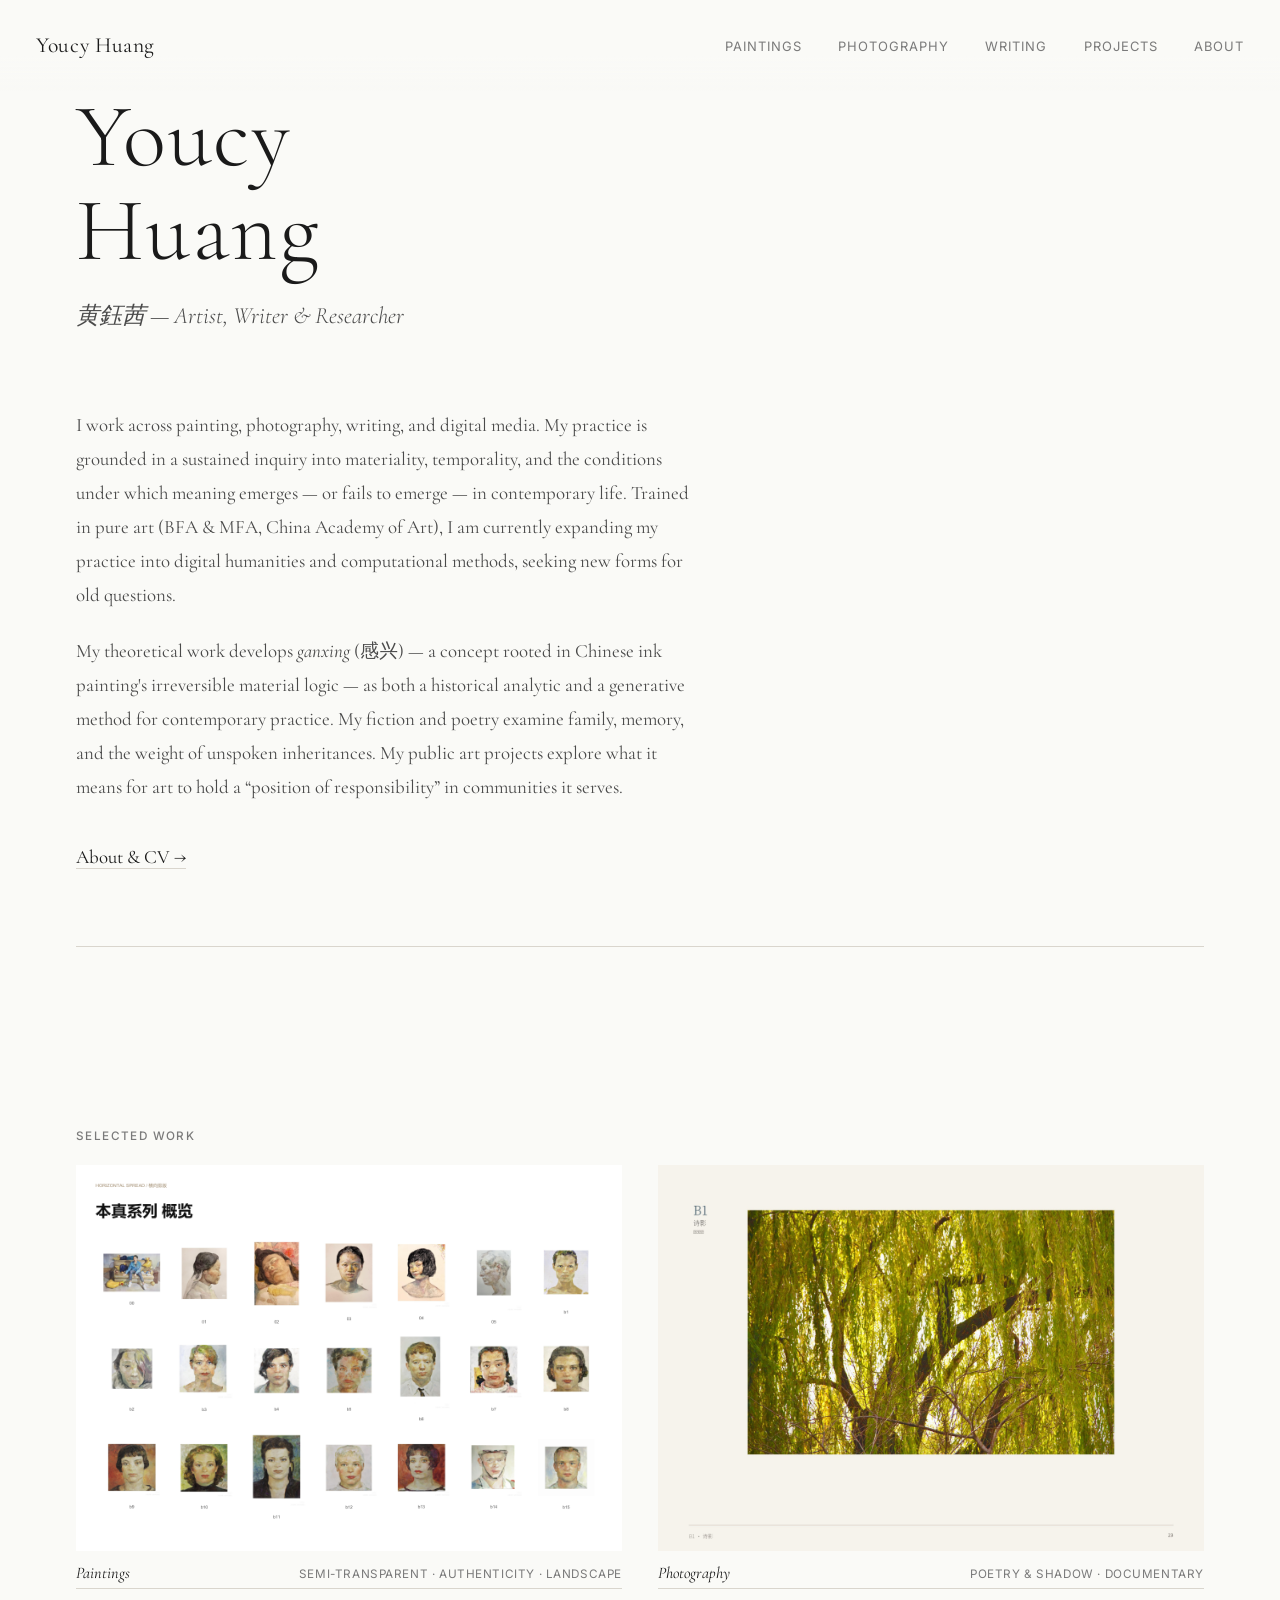
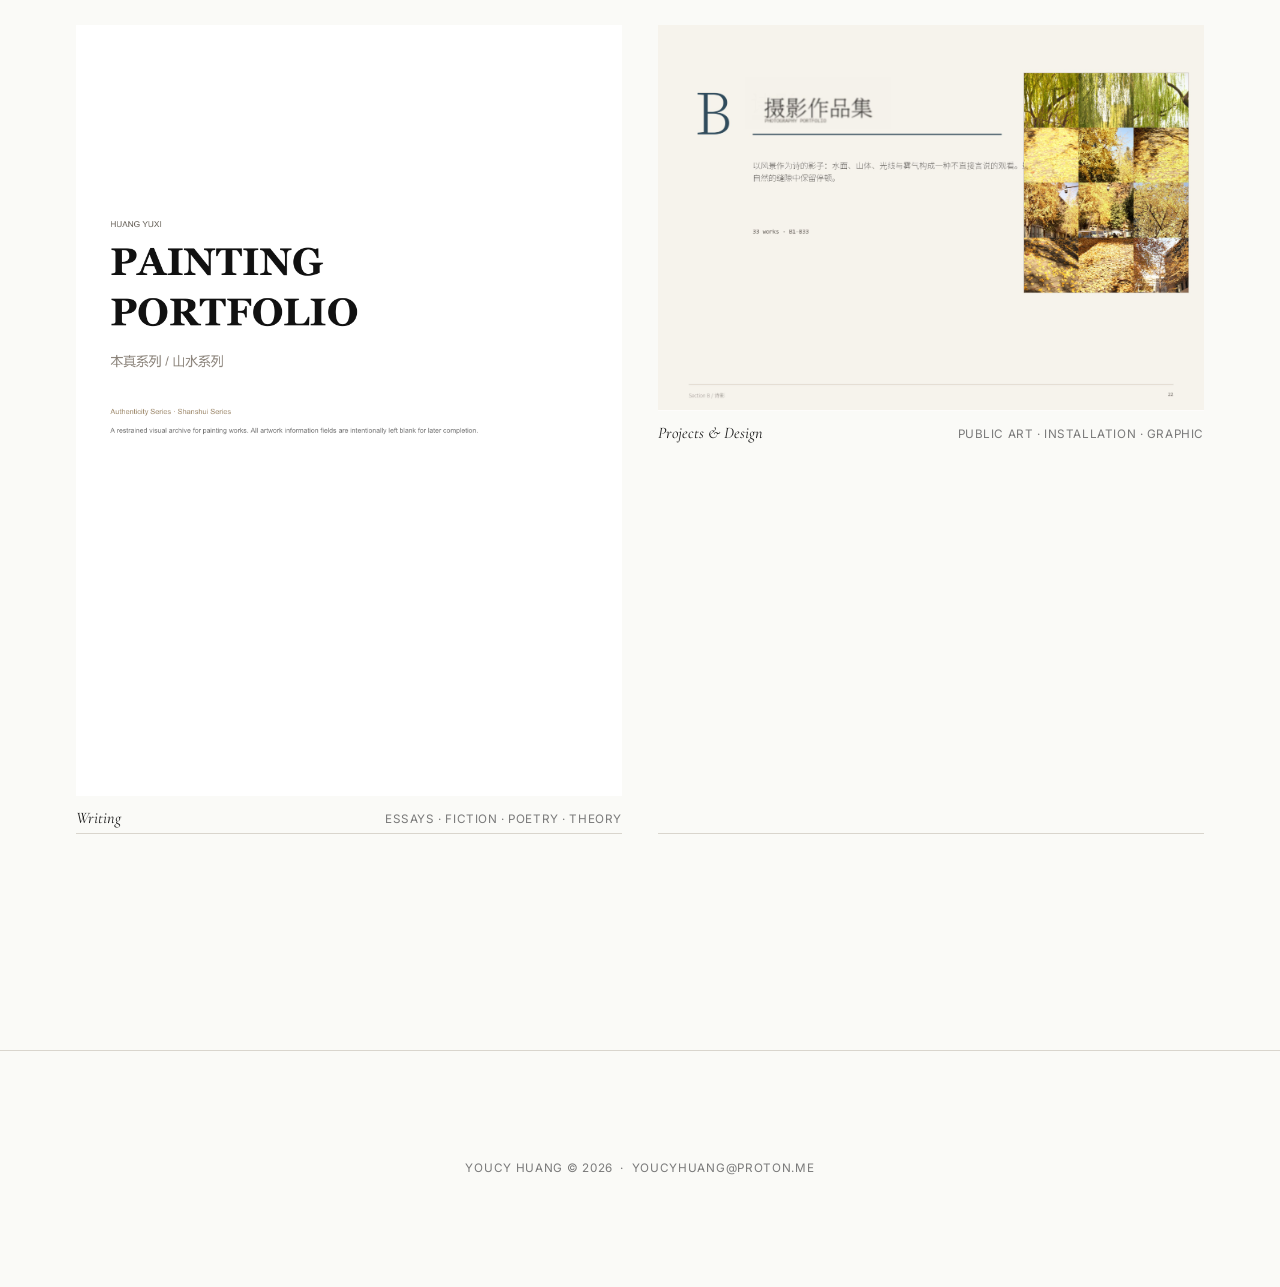
==== index.html @ d2e5f7a2 "Initial portfolio site — Cézanne catalog style - Clean HTML/CSS with pure static hosting for GitHub " ====
<!DOCTYPE html>
<html lang="en">
<head>
  <meta charset="UTF-8">
  <meta name="viewport" content="width=device-width, initial-scale=1.0">
  <title>Youcy Huang — Artist & Writer</title>
  <meta name="description" content="Youcy Huang (黄鈺茜) — artist, writer, and researcher working at the intersection of painting, digital humanities, and contemporary art theory.">
  <link rel="stylesheet" href="assets/css/style.css">
  <link rel="icon" type="image/svg+xml" href="data:image/svg+xml,<svg xmlns='http://www.w3.org/2000/svg' viewBox='0 0 100 100'><text y='.9em' font-size='90'>山</text></svg>">
</head>
<body>

  <!-- Navigation -->
  <nav class="nav">
    <a href="index.html" class="nav-logo">Youcy Huang</a>
    <button class="nav-mobile-toggle" aria-label="Menu" onclick="document.querySelector('.nav-links').classList.toggle('active')">
      <svg width="20" height="14" viewBox="0 0 20 14" fill="none" stroke="currentColor" stroke-width="1.5">
        <line x1="0" y1="1" x2="20" y2="1"/><line x1="0" y1="7" x2="20" y2="7"/><line x1="0" y1="13" x2="20" y2="13"/>
      </svg>
    </button>
    <ul class="nav-links">
      <li><a href="paintings.html">Paintings</a></li>
      <li><a href="photography.html">Photography</a></li>
      <li><a href="writing.html">Writing</a></li>
      <li><a href="projects.html">Projects</a></li>
      <li><a href="about.html">About</a></li>
    </ul>
  </nav>

  <!-- Hero -->
  <main class="page">
    <section class="hero">
      <h1 class="hero-title">Youcy<br>Huang</h1>
      <p class="hero-subtitle">黄鈺茜 — Artist, Writer &amp; Researcher</p>
      <div class="hero-statement">
        <p>
          I work across painting, photography, writing, and digital media. My practice is grounded in a sustained inquiry into materiality, temporality, and the conditions under which meaning emerges — or fails to emerge — in contemporary life. Trained in pure art (BFA &amp; MFA, China Academy of Art), I am currently expanding my practice into digital humanities and computational methods, seeking new forms for old questions.
        </p>
        <p>
          My theoretical work develops <em>ganxing</em> (感兴) — a concept rooted in Chinese ink painting's irreversible material logic — as both a historical analytic and a generative method for contemporary practice. My fiction and poetry examine family, memory, and the weight of unspoken inheritances. My public art projects explore what it means for art to hold a &ldquo;position of responsibility&rdquo; in communities it serves.
        </p>
        <p style="margin-top: var(--gap-md);">
          <a href="about.html">About &amp; CV →</a>
        </p>
      </div>
    </section>

    <!-- Index Grid -->
    <div class="section-rule"></div>

    <section class="section">
      <p class="section-label">Selected Work</p>
      <div class="gallery-grid wide" style="margin-top: var(--gap-sm);">
        <a href="paintings.html" class="gallery-item">
          <img src="assets/images/paintings/paint_01.png" alt="Semi-transparent mountain series" loading="lazy">
          <div class="gallery-caption">
            <span class="title">Paintings</span>
            <span class="meta">Semi-transparent · Authenticity · Landscape</span>
          </div>
        </a>
        <a href="photography.html" class="gallery-item">
          <img src="assets/images/photography/photo_01.png" alt="Poetry and shadow photography" loading="lazy">
          <div class="gallery-caption">
            <span class="title">Photography</span>
            <span class="meta">Poetry &amp; Shadow · Documentary</span>
          </div>
        </a>
        <a href="writing.html" class="gallery-item">
          <img src="assets/images/paintings/paint_00.png" alt="Writing and essays" loading="lazy">
          <div class="gallery-caption">
            <span class="title">Writing</span>
            <span class="meta">Essays · Fiction · Poetry · Theory</span>
          </div>
        </a>
        <a href="projects.html" class="gallery-item">
          <img src="assets/images/photography/photo_00.png" alt="Public art and design projects" loading="lazy">
          <div class="gallery-caption">
            <span class="title">Projects &amp; Design</span>
            <span class="meta">Public Art · Installation · Graphic</span>
          </div>
        </a>
      </div>
    </section>
  </main>

  <!-- Footer -->
  <footer class="footer">
    <p>Youcy Huang &copy; 2026 &nbsp;·&nbsp; youcyhuang@proton.me</p>
  </footer>

  <script src="assets/js/main.js"></script>
</body>
</html>
---- assets/css/style.css ----
/* ========================================
   Youcy Huang — Portfolio
   Cézanne Catalog Style
   ======================================== */

/* --- Fonts --- */
@import url('https://fonts.googleapis.com/css2?family=Cormorant+Garamond:ital,wght@0,300;0,400;0,500;0,600;1,300;1,400&family=Inter:wght@300;400;500&display=swap');

/* --- Reset & Base --- */
*, *::before, *::after { box-sizing: border-box; margin: 0; padding: 0; }

:root {
  --cream: #fafaf7;
  --warm-white: #f5f3ee;
  --paper: #f0ede5;
  --ink: #1a1a1a;
  --ink-light: #4a4a4a;
  --ink-muted: #7a7a7a;
  --rule: #d9d5cd;
  --serif: 'Cormorant Garamond', 'Garamond', 'Georgia', serif;
  --sans: 'Inter', 'Helvetica Neue', 'Arial', sans-serif;
  --gap-xs: 0.5rem;
  --gap-sm: 1rem;
  --gap-md: 2rem;
  --gap-lg: 4rem;
  --gap-xl: 6rem;
  --max-width: 1200px;
  --page-padding: 2rem;
}

html {
  font-size: 18px;
  scroll-behavior: smooth;
  -webkit-font-smoothing: antialiased;
  -moz-osx-font-smoothing: grayscale;
}

body {
  font-family: var(--serif);
  background: var(--cream);
  color: var(--ink);
  line-height: 1.7;
  min-height: 100vh;
}

/* --- Typography --- */
h1, h2, h3, h4, h5 {
  font-family: var(--serif);
  font-weight: 400;
  line-height: 1.2;
  letter-spacing: 0.01em;
}

h1 { font-size: clamp(2.5rem, 5vw, 4.5rem); font-weight: 300; }
h2 { font-size: clamp(1.6rem, 3vw, 2.2rem); font-weight: 400; }
h3 { font-size: 1.1rem; font-weight: 500; }
h4 { font-size: 0.95rem; font-weight: 500; text-transform: uppercase; letter-spacing: 0.08em; color: var(--ink-muted); }

p { margin-bottom: 1.2rem; }
p:last-child { margin-bottom: 0; }

a {
  color: var(--ink);
  text-decoration: none;
  border-bottom: 1px solid var(--rule);
  transition: border-color 0.3s, color 0.3s;
}
a:hover { border-bottom-color: var(--ink); }

small, .caption {
  font-family: var(--sans);
  font-size: 0.72rem;
  font-weight: 300;
  color: var(--ink-muted);
  letter-spacing: 0.03em;
}

blockquote {
  margin: var(--gap-md) 0;
  padding-left: var(--gap-md);
  border-left: 1px solid var(--rule);
  font-style: italic;
  color: var(--ink-light);
}

/* --- Navigation --- */
.nav {
  position: fixed;
  top: 0;
  left: 0;
  right: 0;
  z-index: 100;
  padding: 1.5rem var(--page-padding);
  background: linear-gradient(to bottom, var(--cream) 60%, transparent);
  display: flex;
  justify-content: space-between;
  align-items: center;
}

.nav-logo {
  font-family: var(--serif);
  font-size: 1.2rem;
  font-weight: 400;
  letter-spacing: 0.03em;
  border: none;
}
.nav-logo:hover { border: none; opacity: 0.7; }

.nav-links {
  display: flex;
  gap: var(--gap-md);
  list-style: none;
}

.nav-links a {
  font-family: var(--sans);
  font-size: 0.72rem;
  font-weight: 400;
  letter-spacing: 0.08em;
  text-transform: uppercase;
  border: none;
  color: var(--ink-muted);
  transition: color 0.3s;
}
.nav-links a:hover { color: var(--ink); border: none; }

.nav-mobile-toggle {
  display: none;
  background: none;
  border: none;
  cursor: pointer;
  padding: 0.5rem;
}

/* --- Layout --- */
.page {
  padding: 0 var(--page-padding);
  max-width: var(--max-width);
  margin: 0 auto;
}

.section {
  padding: var(--gap-xl) 0;
}

.section-label {
  font-family: var(--sans);
  font-size: 0.65rem;
  font-weight: 500;
  letter-spacing: 0.12em;
  text-transform: uppercase;
  color: var(--ink-muted);
  margin-bottom: var(--gap-sm);
}

.section-rule {
  width: 100%;
  height: 1px;
  background: var(--rule);
  margin: var(--gap-lg) 0;
}

/* --- Home / Hero --- */
.hero {
  min-height: 90vh;
  display: flex;
  flex-direction: column;
  justify-content: center;
  padding-top: 5rem;
}

.hero-title {
  font-size: clamp(3rem, 7vw, 6rem);
  font-weight: 300;
  letter-spacing: 0.02em;
  line-height: 1.05;
  margin-bottom: var(--gap-sm);
}

.hero-subtitle {
  font-family: var(--serif);
  font-size: clamp(1rem, 2vw, 1.3rem);
  font-style: italic;
  font-weight: 300;
  color: var(--ink-light);
  margin-bottom: var(--gap-lg);
}

.hero-statement {
  max-width: 620px;
  font-size: 1.05rem;
  line-height: 1.8;
  color: var(--ink-light);
}

/* --- Gallery Grid --- */
.gallery-grid {
  display: grid;
  grid-template-columns: repeat(auto-fill, minmax(280px, 1fr));
  gap: var(--gap-md);
}

.gallery-grid.wide {
  grid-template-columns: repeat(auto-fill, minmax(380px, 1fr));
}

.gallery-item {
  cursor: pointer;
  transition: opacity 0.3s;
}
.gallery-item:hover { opacity: 0.85; }

.gallery-item img {
  width: 100%;
  height: auto;
  display: block;
  background: var(--paper);
}

.gallery-caption {
  margin-top: var(--gap-xs);
  display: flex;
  justify-content: space-between;
  align-items: baseline;
}

.gallery-caption .title {
  font-family: var(--serif);
  font-style: italic;
  font-size: 0.9rem;
}

.gallery-caption .meta {
  font-family: var(--sans);
  font-size: 0.65rem;
  letter-spacing: 0.05em;
  color: var(--ink-muted);
  text-transform: uppercase;
}

/* --- Featured Image (full-bleed) --- */
.featured-image {
  width: 100%;
  margin: var(--gap-lg) 0;
}

.featured-image img {
  width: 100%;
  height: auto;
  display: block;
}

.featured-image .caption {
  margin-top: var(--gap-xs);
  text-align: right;
}

/* --- Writing / Text Layout --- */
.text-block {
  max-width: 640px;
  margin: 0 auto;
}

.text-block h2 {
  margin-bottom: var(--gap-sm);
}

.text-block .meta {
  font-family: var(--sans);
  font-size: 0.65rem;
  letter-spacing: 0.08em;
  color: var(--ink-muted);
  text-transform: uppercase;
  margin-bottom: var(--gap-md);
}

.writing-list {
  list-style: none;
}

.writing-list li {
  padding: var(--gap-sm) 0;
  border-bottom: 1px solid var(--rule);
}

.writing-list a {
  display: flex;
  justify-content: space-between;
  align-items: baseline;
  border: none;
  padding: var(--gap-xs) 0;
}
.writing-list a:hover { opacity: 0.6; border: none; }

.writing-list .title {
  font-family: var(--serif);
  font-size: 1.1rem;
  font-style: italic;
}

.writing-list .meta {
  font-family: var(--sans);
  font-size: 0.65rem;
  letter-spacing: 0.06em;
  color: var(--ink-muted);
  text-transform: uppercase;
  flex-shrink: 0;
  margin-left: var(--gap-md);
  margin-bottom: 0;
}

/* --- Project Cards --- */
.project-card {
  display: grid;
  grid-template-columns: 1fr 1fr;
  gap: var(--gap-lg);
  align-items: center;
  padding: var(--gap-md) 0;
  border-bottom: 1px solid var(--rule);
}

.project-card img {
  width: 100%;
  height: auto;
  display: block;
}

.project-card h3 {
  margin-bottom: var(--gap-xs);
}

.project-card p {
  font-size: 0.95rem;
  color: var(--ink-light);
}

/* --- About --- */
.about-grid {
  display: grid;
  grid-template-columns: 1fr 1fr;
  gap: var(--gap-xl);
  align-items: start;
}

.about-image img {
  width: 100%;
  height: auto;
  display: block;
}

.about-text p {
  font-size: 1rem;
  line-height: 1.9;
}

.cv-section {
  margin-top: var(--gap-md);
}

.cv-section h4 {
  margin-bottom: var(--gap-xs);
  margin-top: var(--gap-md);
}

.cv-entry {
  margin-bottom: var(--gap-sm);
}

.cv-entry .date {
  font-family: var(--sans);
  font-size: 0.65rem;
  letter-spacing: 0.06em;
  color: var(--ink-muted);
  text-transform: uppercase;
}

.cv-entry .desc {
  font-size: 0.95rem;
}

/* --- Footer --- */
.footer {
  padding: var(--gap-xl) var(--page-padding);
  text-align: center;
  border-top: 1px solid var(--rule);
  margin-top: var(--gap-xl);
}

.footer p {
  font-family: var(--sans);
  font-size: 0.65rem;
  color: var(--ink-muted);
  letter-spacing: 0.06em;
  text-transform: uppercase;
  margin: 0;
}

/* --- Lightbox --- */
.lightbox {
  display: none;
  position: fixed;
  inset: 0;
  z-index: 200;
  background: rgba(245, 243, 238, 0.97);
  cursor: pointer;
  align-items: center;
  justify-content: center;
}

.lightbox.active {
  display: flex;
}

.lightbox img {
  max-width: 90vw;
  max-height: 90vh;
  object-fit: contain;
  box-shadow: 0 4px 40px rgba(0,0,0,0.08);
}

.lightbox-close {
  position: absolute;
  top: 1.5rem;
  right: 1.5rem;
  font-family: var(--sans);
  font-size: 0.72rem;
  letter-spacing: 0.08em;
  text-transform: uppercase;
  color: var(--ink-muted);
  background: none;
  border: none;
  cursor: pointer;
  padding: 0.5rem;
}
.lightbox-close:hover { color: var(--ink); }

.lightbox-caption {
  position: absolute;
  bottom: 2rem;
  left: 50%;
  transform: translateX(-50%);
  text-align: center;
}

/* --- Responsive --- */
@media (max-width: 768px) {
  :root {
    --page-padding: 1.2rem;
    --gap-lg: 2rem;
    --gap-xl: 3rem;
  }

  html { font-size: 16px; }

  .nav-mobile-toggle { display: block; }

  .nav-links {
    display: none;
    position: absolute;
    top: 100%;
    left: 0;
    right: 0;
    background: var(--cream);
    flex-direction: column;
    padding: var(--gap-sm) var(--page-padding);
    border-bottom: 1px solid var(--rule);
  }

  .nav-links.active { display: flex; }

  .project-card {
    grid-template-columns: 1fr;
    gap: var(--gap-sm);
  }

  .about-grid {
    grid-template-columns: 1fr;
    gap: var(--gap-md);
  }

  .gallery-grid.wide {
    grid-template-columns: 1fr;
  }

  .writing-list .meta {
    display: block;
    margin-left: 0;
    margin-top: 0.2rem;
  }
}
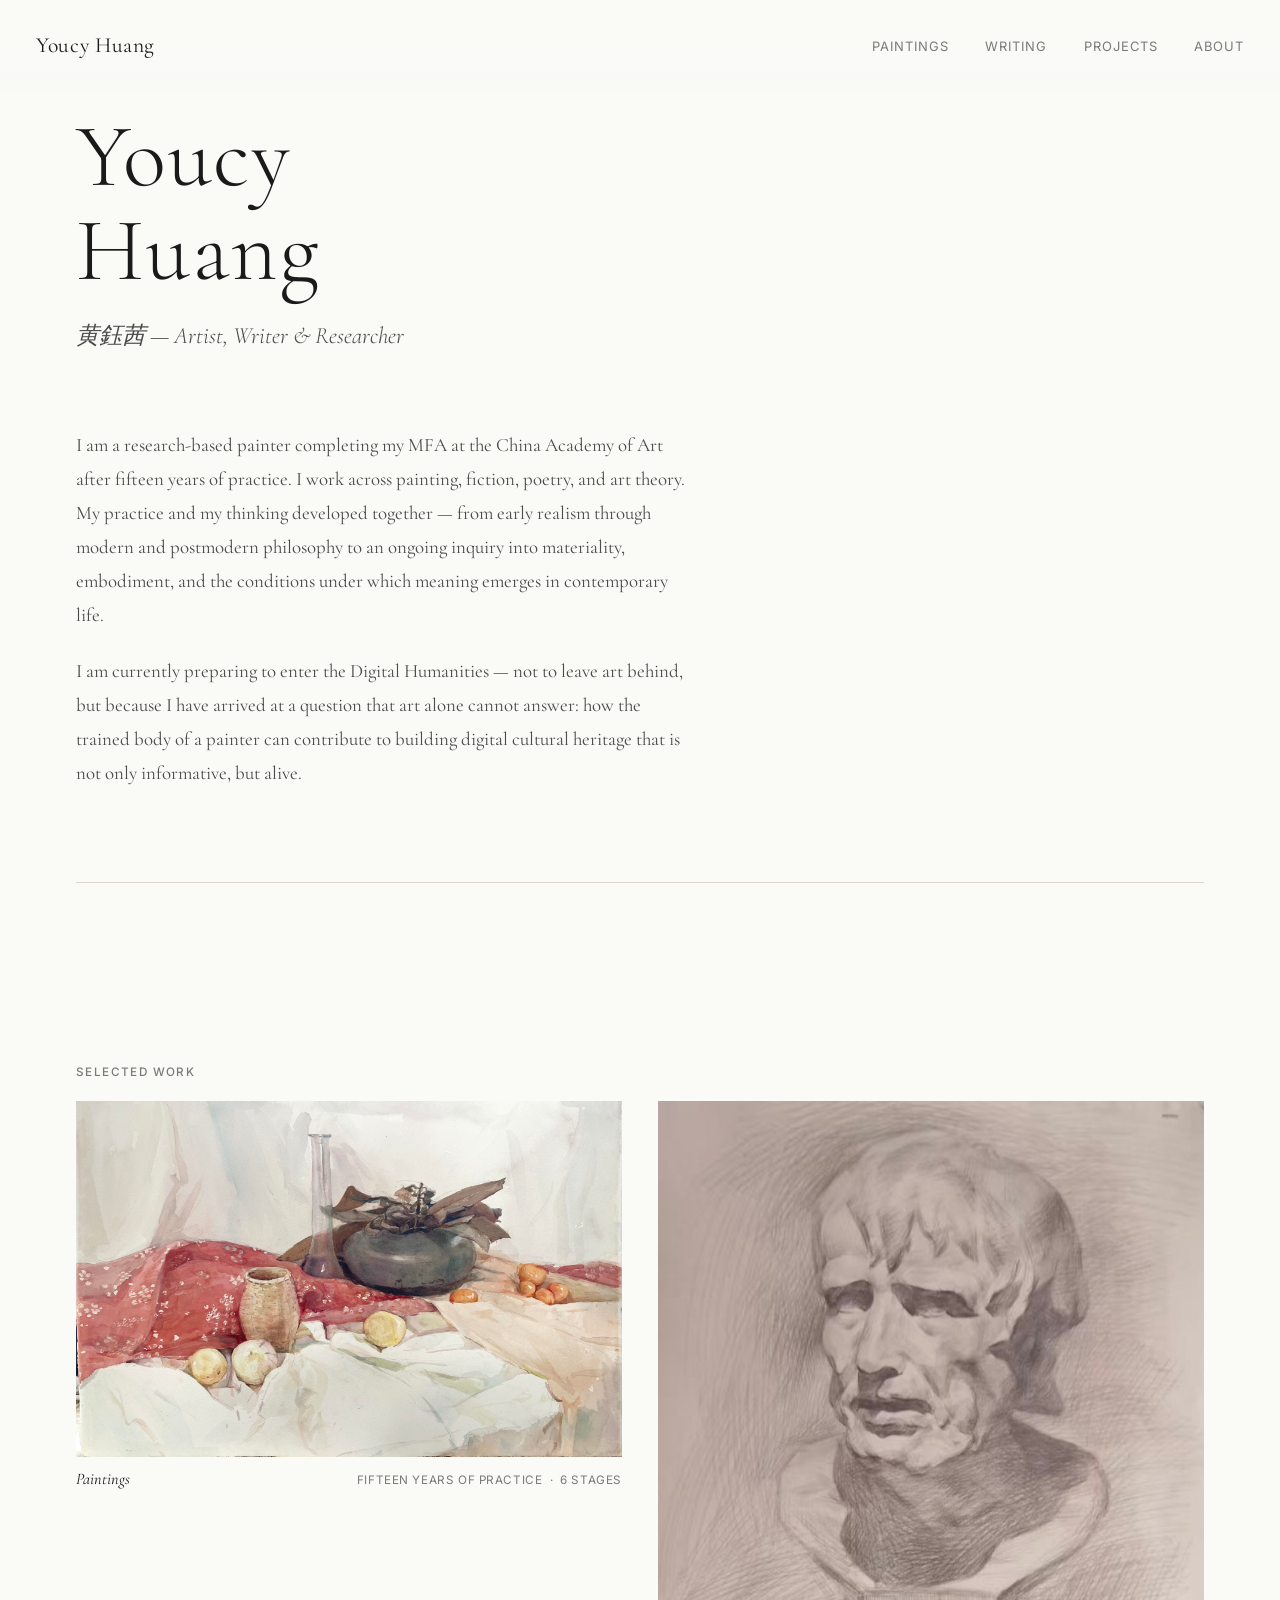
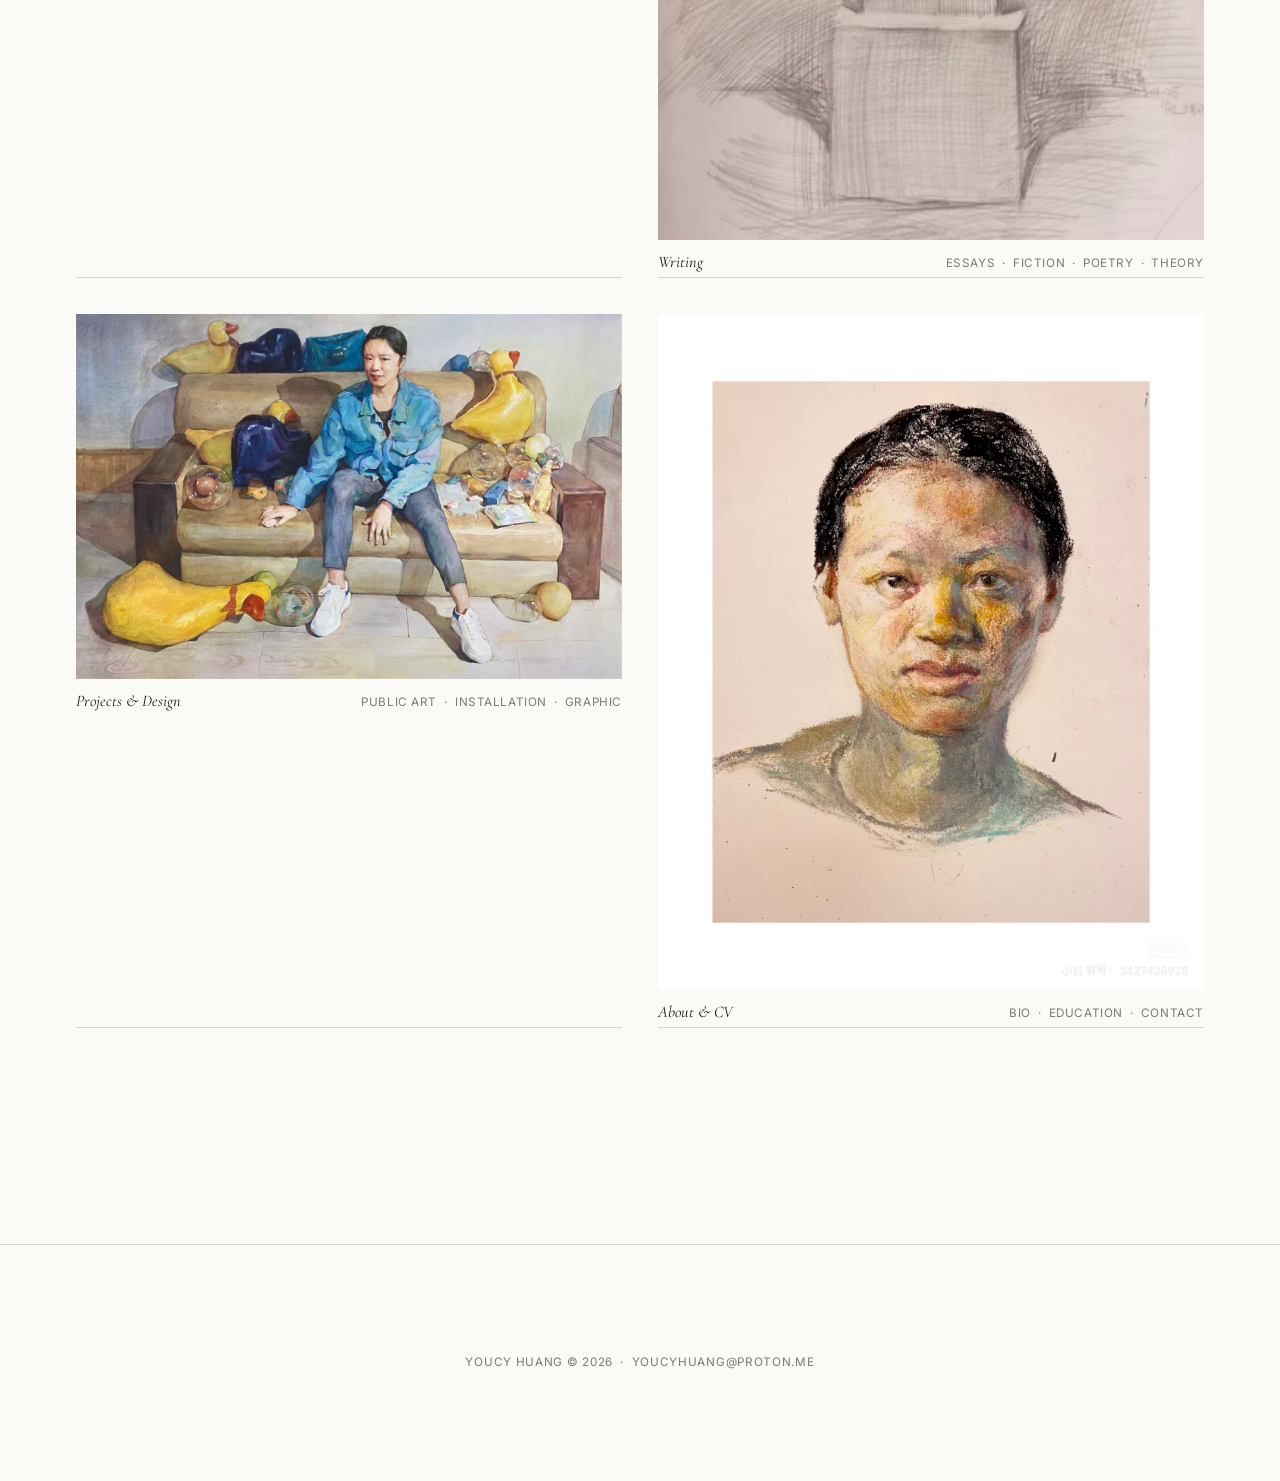
==== commit 4bbb2f94: "Rebuild with Application Motivation structure - Paintings reorganized as 6-stage chronological narra" ====
--- a/index.html
+++ b/index.html
@@ -10,7 +10,6 @@
 </head>
 <body>
 
-  <!-- Navigation -->
   <nav class="nav">
     <a href="index.html" class="nav-logo">Youcy Huang</a>
     <button class="nav-mobile-toggle" aria-label="Menu" onclick="document.querySelector('.nav-links').classList.toggle('active')">
@@ -20,70 +19,63 @@
     </button>
     <ul class="nav-links">
       <li><a href="paintings.html">Paintings</a></li>
-      <li><a href="photography.html">Photography</a></li>
       <li><a href="writing.html">Writing</a></li>
       <li><a href="projects.html">Projects</a></li>
       <li><a href="about.html">About</a></li>
     </ul>
   </nav>
 
-  <!-- Hero -->
   <main class="page">
     <section class="hero">
       <h1 class="hero-title">Youcy<br>Huang</h1>
-      <p class="hero-subtitle">黄鈺茜 — Artist, Writer &amp; Researcher</p>
+      <p class="hero-subtitle">黄鈺茜 &mdash; Artist, Writer &amp; Researcher</p>
       <div class="hero-statement">
         <p>
-          I work across painting, photography, writing, and digital media. My practice is grounded in a sustained inquiry into materiality, temporality, and the conditions under which meaning emerges — or fails to emerge — in contemporary life. Trained in pure art (BFA &amp; MFA, China Academy of Art), I am currently expanding my practice into digital humanities and computational methods, seeking new forms for old questions.
+          I am a research-based painter completing my MFA at the China Academy of Art after fifteen years of practice. I work across painting, fiction, poetry, and art theory. My practice and my thinking developed together — from early realism through modern and postmodern philosophy to an ongoing inquiry into materiality, embodiment, and the conditions under which meaning emerges in contemporary life.
         </p>
         <p>
-          My theoretical work develops <em>ganxing</em> (感兴) — a concept rooted in Chinese ink painting's irreversible material logic — as both a historical analytic and a generative method for contemporary practice. My fiction and poetry examine family, memory, and the weight of unspoken inheritances. My public art projects explore what it means for art to hold a &ldquo;position of responsibility&rdquo; in communities it serves.
-        </p>
-        <p style="margin-top: var(--gap-md);">
-          <a href="about.html">About &amp; CV →</a>
+          I am currently preparing to enter the Digital Humanities — not to leave art behind, but because I have arrived at a question that art alone cannot answer: how the trained body of a painter can contribute to building digital cultural heritage that is not only informative, but alive.
         </p>
       </div>
     </section>
 
-    <!-- Index Grid -->
     <div class="section-rule"></div>
 
     <section class="section">
       <p class="section-label">Selected Work</p>
       <div class="gallery-grid wide" style="margin-top: var(--gap-sm);">
         <a href="paintings.html" class="gallery-item">
-          <img src="assets/images/paintings/paint_01.png" alt="Semi-transparent mountain series" loading="lazy">
+          <img src="assets/images/artworks/image_11.jpeg" alt="Semi-transparent mountain series" loading="lazy">
           <div class="gallery-caption">
             <span class="title">Paintings</span>
-            <span class="meta">Semi-transparent · Authenticity · Landscape</span>
-          </div>
-        </a>
-        <a href="photography.html" class="gallery-item">
-          <img src="assets/images/photography/photo_01.png" alt="Poetry and shadow photography" loading="lazy">
-          <div class="gallery-caption">
-            <span class="title">Photography</span>
-            <span class="meta">Poetry &amp; Shadow · Documentary</span>
+            <span class="meta">Fifteen Years of Practice &nbsp;·&nbsp; 6 Stages</span>
           </div>
         </a>
         <a href="writing.html" class="gallery-item">
-          <img src="assets/images/paintings/paint_00.png" alt="Writing and essays" loading="lazy">
+          <img src="assets/images/artworks/image_02.jpeg" alt="Writing" loading="lazy">
           <div class="gallery-caption">
             <span class="title">Writing</span>
-            <span class="meta">Essays · Fiction · Poetry · Theory</span>
+            <span class="meta">Essays &nbsp;·&nbsp; Fiction &nbsp;·&nbsp; Poetry &nbsp;·&nbsp; Theory</span>
           </div>
         </a>
         <a href="projects.html" class="gallery-item">
-          <img src="assets/images/photography/photo_00.png" alt="Public art and design projects" loading="lazy">
+          <img src="assets/images/artworks/image_10.jpeg" alt="Projects and design" loading="lazy">
           <div class="gallery-caption">
             <span class="title">Projects &amp; Design</span>
-            <span class="meta">Public Art · Installation · Graphic</span>
+            <span class="meta">Public Art &nbsp;·&nbsp; Installation &nbsp;·&nbsp; Graphic</span>
+          </div>
+        </a>
+        <a href="about.html" class="gallery-item">
+          <img src="assets/images/artworks/image_18.jpeg" alt="About Youcy Huang" loading="lazy">
+          <div class="gallery-caption">
+            <span class="title">About &amp; CV</span>
+            <span class="meta">Bio &nbsp;·&nbsp; Education &nbsp;·&nbsp; Contact</span>
           </div>
         </a>
       </div>
     </section>
   </main>
 
-  <!-- Footer -->
   <footer class="footer">
     <p>Youcy Huang &copy; 2026 &nbsp;·&nbsp; youcyhuang@proton.me</p>
   </footer>
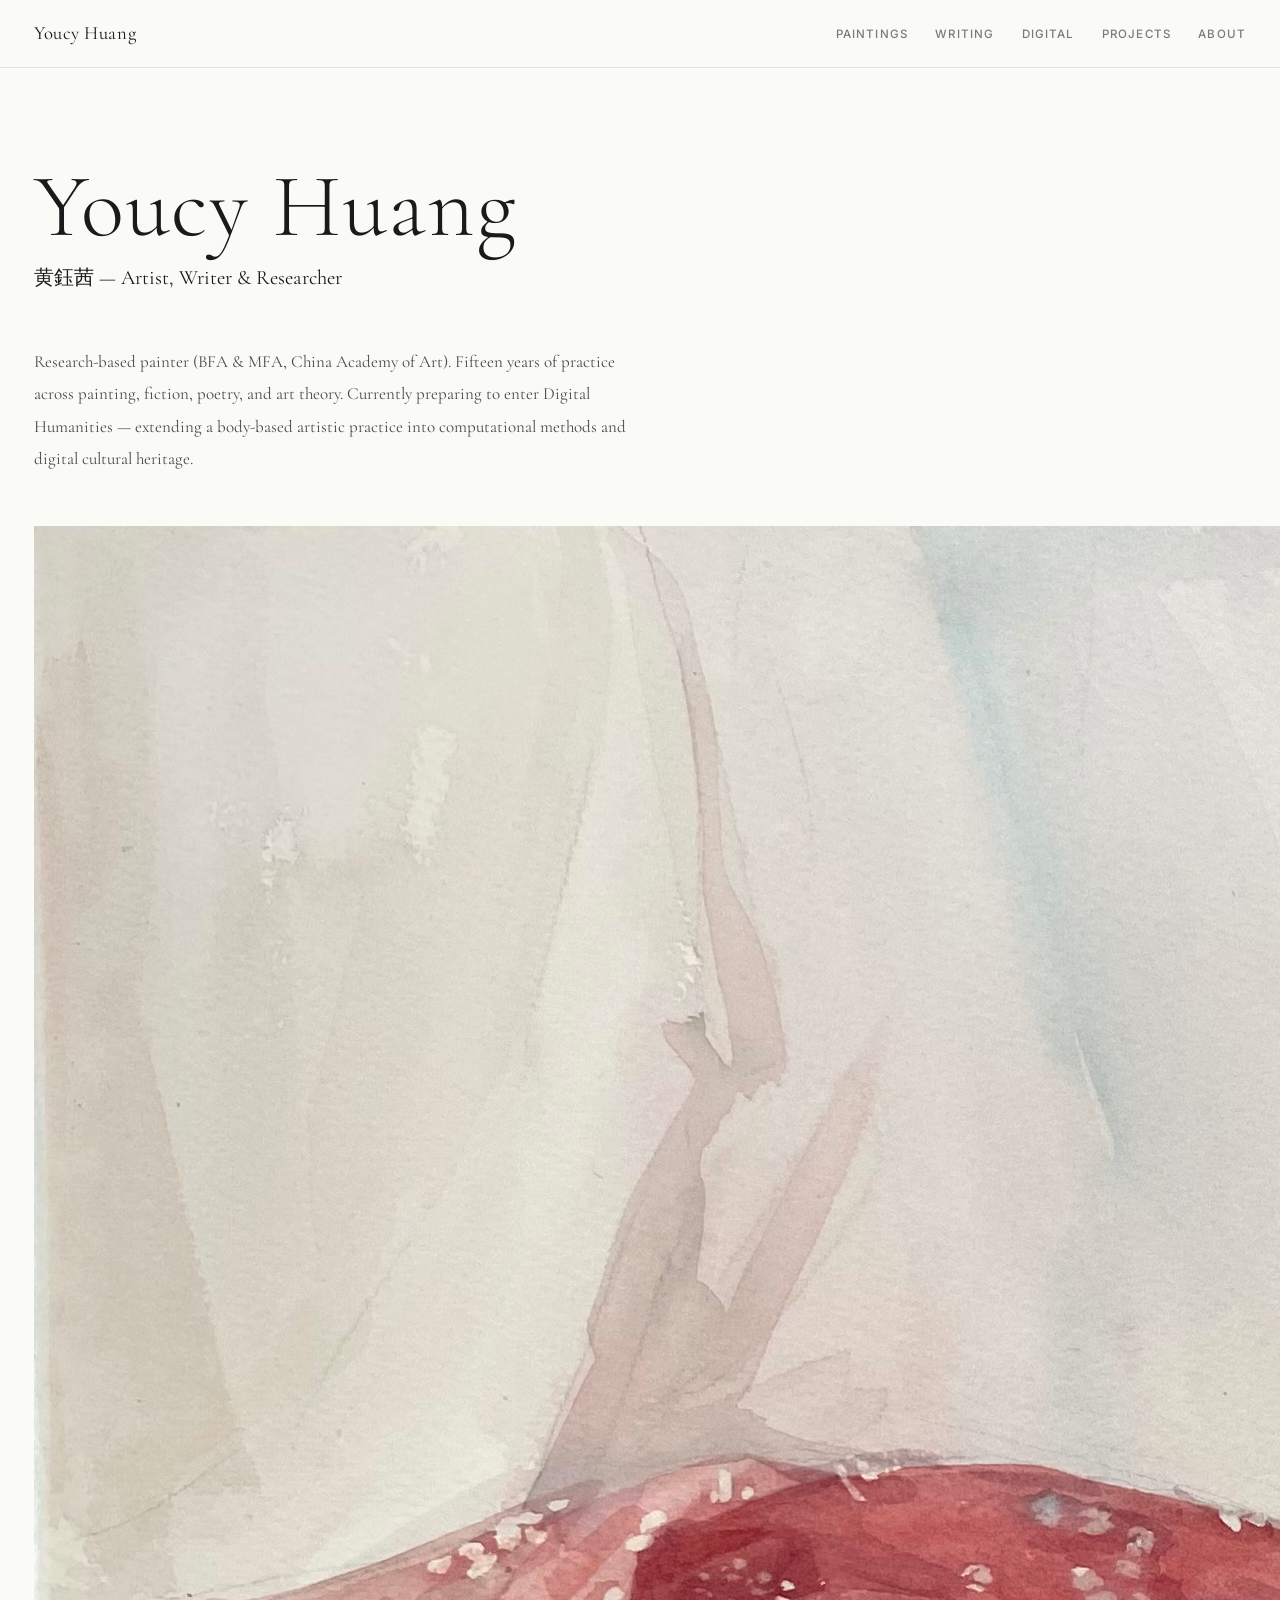
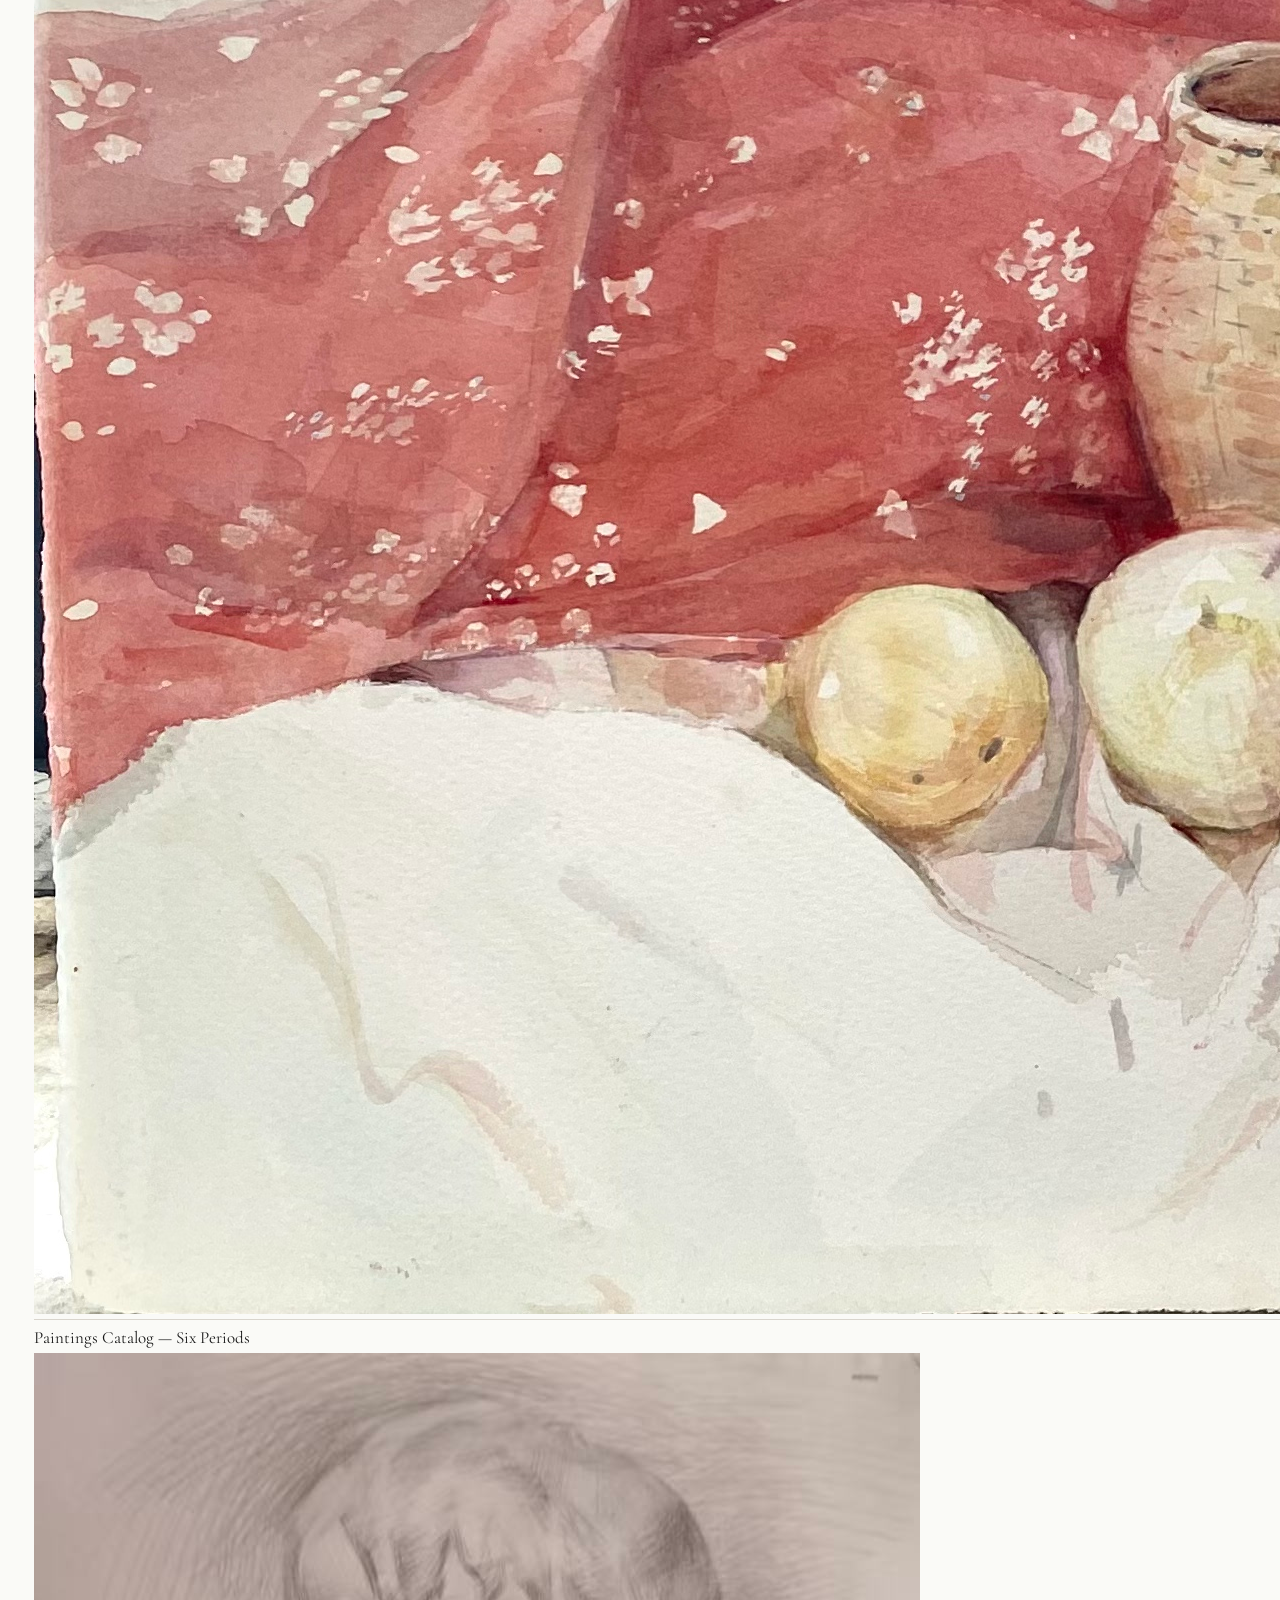
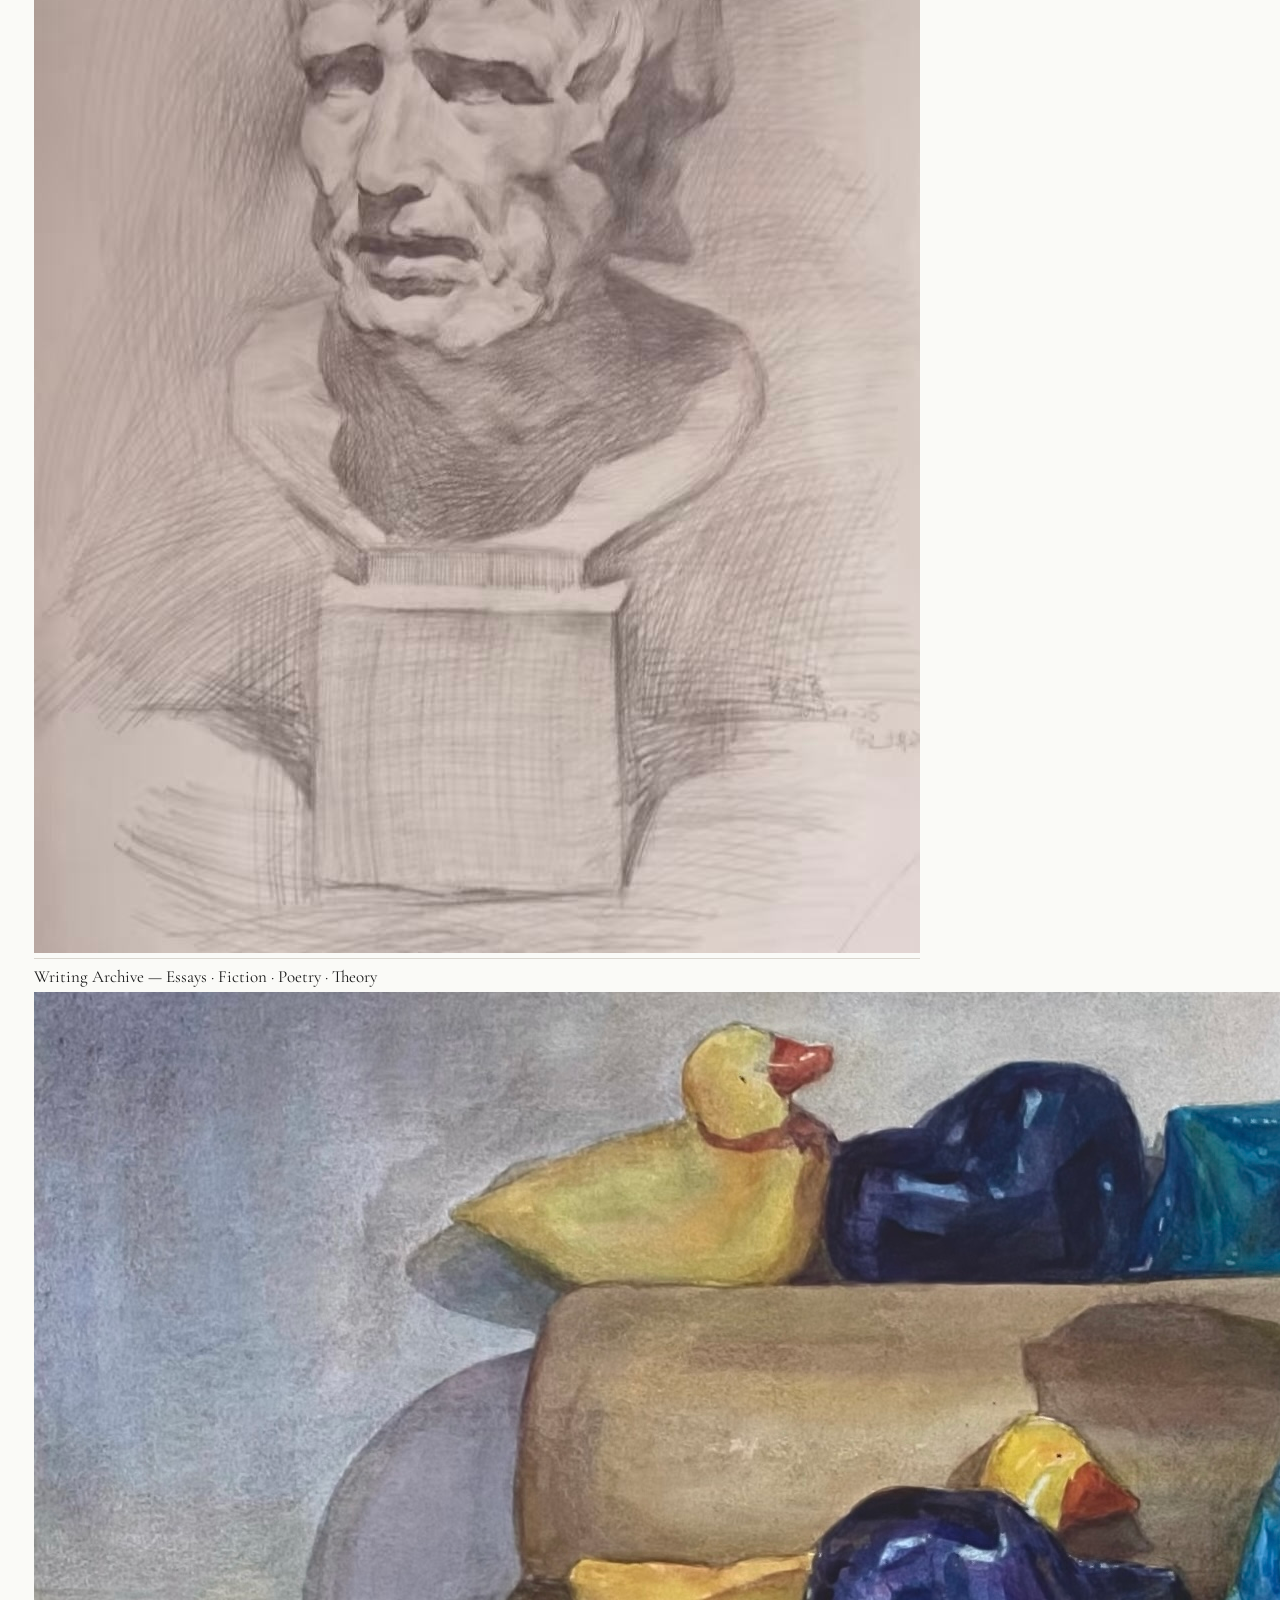
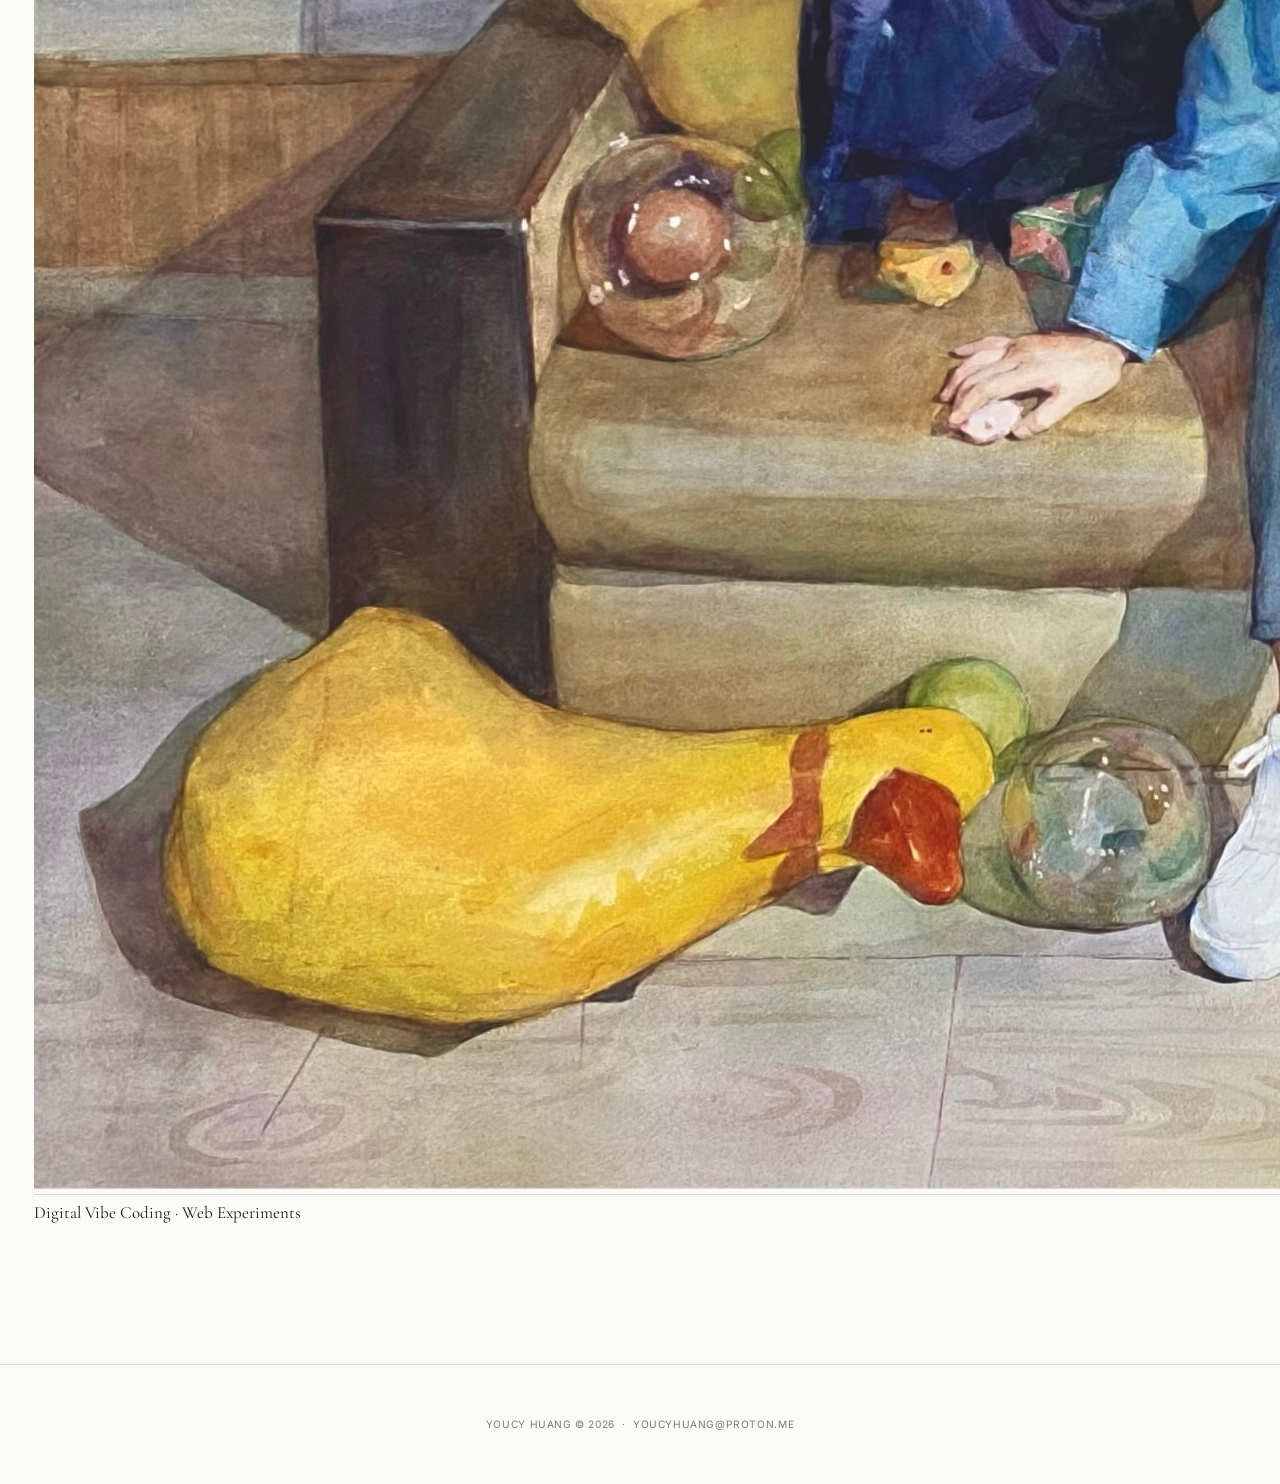
==== commit 7fa582bc: "v2: Complete rebuild with three-module system Writing: file-document archive, drag-reorder (Sortable" ====
--- a/index.html
+++ b/index.html
@@ -3,83 +3,62 @@
 <head>
   <meta charset="UTF-8">
   <meta name="viewport" content="width=device-width, initial-scale=1.0">
-  <title>Youcy Huang — Artist & Writer</title>
-  <meta name="description" content="Youcy Huang (黄鈺茜) — artist, writer, and researcher working at the intersection of painting, digital humanities, and contemporary art theory.">
+  <title>Youcy Huang</title>
+  <meta name="description" content="Youcy Huang (黄鈺茜) — artist, writer, and researcher.">
   <link rel="stylesheet" href="assets/css/style.css">
   <link rel="icon" type="image/svg+xml" href="data:image/svg+xml,<svg xmlns='http://www.w3.org/2000/svg' viewBox='0 0 100 100'><text y='.9em' font-size='90'>山</text></svg>">
 </head>
 <body>
 
-  <nav class="nav">
-    <a href="index.html" class="nav-logo">Youcy Huang</a>
-    <button class="nav-mobile-toggle" aria-label="Menu" onclick="document.querySelector('.nav-links').classList.toggle('active')">
-      <svg width="20" height="14" viewBox="0 0 20 14" fill="none" stroke="currentColor" stroke-width="1.5">
-        <line x1="0" y1="1" x2="20" y2="1"/><line x1="0" y1="7" x2="20" y2="7"/><line x1="0" y1="13" x2="20" y2="13"/>
-      </svg>
-    </button>
-    <ul class="nav-links">
-      <li><a href="paintings.html">Paintings</a></li>
-      <li><a href="writing.html">Writing</a></li>
-      <li><a href="projects.html">Projects</a></li>
-      <li><a href="about.html">About</a></li>
-    </ul>
-  </nav>
+<nav class="nav">
+  <a href="index.html" class="nav-logo">Youcy Huang</a>
+  <ul class="nav-links">
+    <li><a href="paintings.html">Paintings</a></li>
+    <li><a href="writing.html">Writing</a></li>
+    <li><a href="digital.html">Digital</a></li>
+    <li><a href="projects.html">Projects</a></li>
+    <li><a href="about.html">About</a></li>
+  </ul>
+</nav>
 
-  <main class="page">
-    <section class="hero">
-      <h1 class="hero-title">Youcy<br>Huang</h1>
-      <p class="hero-subtitle">黄鈺茜 &mdash; Artist, Writer &amp; Researcher</p>
-      <div class="hero-statement">
-        <p>
-          I am a research-based painter completing my MFA at the China Academy of Art after fifteen years of practice. I work across painting, fiction, poetry, and art theory. My practice and my thinking developed together — from early realism through modern and postmodern philosophy to an ongoing inquiry into materiality, embodiment, and the conditions under which meaning emerges in contemporary life.
-        </p>
-        <p>
-          I am currently preparing to enter the Digital Humanities — not to leave art behind, but because I have arrived at a question that art alone cannot answer: how the trained body of a painter can contribute to building digital cultural heritage that is not only informative, but alive.
-        </p>
-      </div>
-    </section>
+<main class="page">
+  <div class="page-inner" style="padding-top: var(--gap-xl);">
+    <h1 class="hero-title" style="font-size:clamp(3rem,7vw,6rem);">Youcy Huang</h1>
+    <p class="hero-subtitle" style="font-size:1.2rem;margin-bottom:var(--gap-lg);">黄鈺茜 — Artist, Writer &amp; Researcher</p>
+    <p style="max-width:600px;color:var(--ink-light);font-size:1rem;line-height:1.9;">
+      Research-based painter (BFA &amp; MFA, China Academy of Art). Fifteen years of practice across painting, fiction, poetry, and art theory. Currently preparing to enter Digital Humanities — extending a body-based artistic practice into computational methods and digital cultural heritage.
+    </p>
 
-    <div class="section-rule"></div>
+    <div class="section-rule" style="margin: var(--gap-lg) 0;"></div>
 
-    <section class="section">
-      <p class="section-label">Selected Work</p>
-      <div class="gallery-grid wide" style="margin-top: var(--gap-sm);">
-        <a href="paintings.html" class="gallery-item">
-          <img src="assets/images/artworks/image_11.jpeg" alt="Semi-transparent mountain series" loading="lazy">
-          <div class="gallery-caption">
-            <span class="title">Paintings</span>
-            <span class="meta">Fifteen Years of Practice &nbsp;·&nbsp; 6 Stages</span>
-          </div>
-        </a>
-        <a href="writing.html" class="gallery-item">
-          <img src="assets/images/artworks/image_02.jpeg" alt="Writing" loading="lazy">
-          <div class="gallery-caption">
-            <span class="title">Writing</span>
-            <span class="meta">Essays &nbsp;·&nbsp; Fiction &nbsp;·&nbsp; Poetry &nbsp;·&nbsp; Theory</span>
-          </div>
-        </a>
-        <a href="projects.html" class="gallery-item">
-          <img src="assets/images/artworks/image_10.jpeg" alt="Projects and design" loading="lazy">
-          <div class="gallery-caption">
-            <span class="title">Projects &amp; Design</span>
-            <span class="meta">Public Art &nbsp;·&nbsp; Installation &nbsp;·&nbsp; Graphic</span>
-          </div>
-        </a>
-        <a href="about.html" class="gallery-item">
-          <img src="assets/images/artworks/image_18.jpeg" alt="About Youcy Huang" loading="lazy">
-          <div class="gallery-caption">
-            <span class="title">About &amp; CV</span>
-            <span class="meta">Bio &nbsp;·&nbsp; Education &nbsp;·&nbsp; Contact</span>
-          </div>
-        </a>
-      </div>
-    </section>
-  </main>
+    <div class="gallery-grid wide" style="grid-template-columns:repeat(auto-fill,minmax(280px,1fr));">
+      <a href="paintings.html" class="gallery-item">
+        <img src="assets/images/artworks/image_11.jpeg" alt="Paintings catalog" loading="lazy">
+        <div class="gallery-caption">
+          <span class="title">Paintings</span>
+          <span class="meta">Catalog &mdash; Six Periods</span>
+        </div>
+      </a>
+      <a href="writing.html" class="gallery-item">
+        <img src="assets/images/artworks/image_02.jpeg" alt="Writing archive" loading="lazy">
+        <div class="gallery-caption">
+          <span class="title">Writing</span>
+          <span class="meta">Archive &mdash; Essays · Fiction · Poetry · Theory</span>
+        </div>
+      </a>
+      <a href="digital.html" class="gallery-item">
+        <img src="assets/images/artworks/image_10.jpeg" alt="Digital experiments" loading="lazy">
+        <div class="gallery-caption">
+          <span class="title">Digital</span>
+          <span class="meta">Vibe Coding · Web Experiments</span>
+        </div>
+      </a>
+    </div>
+  </div>
+</main>
 
-  <footer class="footer">
-    <p>Youcy Huang &copy; 2026 &nbsp;·&nbsp; youcyhuang@proton.me</p>
-  </footer>
-
-  <script src="assets/js/main.js"></script>
+<footer class="footer">
+  <p>Youcy Huang &copy; 2026 &nbsp;·&nbsp; youcyhuang@proton.me</p>
+</footer>
 </body>
 </html>
--- a/assets/css/style.css
+++ b/assets/css/style.css
@@ -1,490 +1,235 @@
 /* ========================================
-   Youcy Huang — Portfolio
-   Cézanne Catalog Style
+   Youcy Huang — Portfolio v2
+   Cézanne Catalog System
    ======================================== */
 
-/* --- Fonts --- */
-@import url('https://fonts.googleapis.com/css2?family=Cormorant+Garamond:ital,wght@0,300;0,400;0,500;0,600;1,300;1,400&family=Inter:wght@300;400;500&display=swap');
-
-/* --- Reset & Base --- */
-*, *::before, *::after { box-sizing: border-box; margin: 0; padding: 0; }
-
-:root {
-  --cream: #fafaf7;
-  --warm-white: #f5f3ee;
-  --paper: #f0ede5;
-  --ink: #1a1a1a;
-  --ink-light: #4a4a4a;
-  --ink-muted: #7a7a7a;
-  --rule: #d9d5cd;
-  --serif: 'Cormorant Garamond', 'Garamond', 'Georgia', serif;
-  --sans: 'Inter', 'Helvetica Neue', 'Arial', sans-serif;
-  --gap-xs: 0.5rem;
-  --gap-sm: 1rem;
-  --gap-md: 2rem;
-  --gap-lg: 4rem;
-  --gap-xl: 6rem;
-  --max-width: 1200px;
-  --page-padding: 2rem;
-}
-
-html {
-  font-size: 18px;
-  scroll-behavior: smooth;
-  -webkit-font-smoothing: antialiased;
-  -moz-osx-font-smoothing: grayscale;
-}
-
-body {
-  font-family: var(--serif);
-  background: var(--cream);
-  color: var(--ink);
-  line-height: 1.7;
-  min-height: 100vh;
-}
+@import url('https://fonts.googleapis.com/css2?family=Cormorant+Garamond:ital,wght@0,300;0,400;0,500;0,600;1,300;1,400&family=Inter:wght@300;400;500;600&display=swap');
+
+/* --- Reset --- */
+*,*::before,*::after{box-sizing:border-box;margin:0;padding:0}
+
+:root{
+  --cream:#fafaf7; --warm:#f5f3ee; --paper:#f0ede5; --sand:#e8e4da;
+  --ink:#1a1a1a; --ink-light:#4a4a4a; --muted:#7a7a7a; --faint:#b0aca5;
+  --rule:#d9d5cd; --rule-light:#e8e4de;
+  --serif:'Cormorant Garamond','Garamond','Georgia',serif;
+  --sans:'Inter','Helvetica Neue','Arial',sans-serif;
+  --gap-xs:0.4rem; --gap-sm:0.8rem; --gap-md:1.6rem; --gap-lg:3rem; --gap-xl:5rem;
+  --nav-h:4rem; --sidebar-w:380px;
+}
+
+html{font-size:17px;scroll-behavior:smooth;-webkit-font-smoothing:antialiased}
+body{font-family:var(--serif);background:var(--cream);color:var(--ink);line-height:1.7;min-height:100vh}
 
 /* --- Typography --- */
-h1, h2, h3, h4, h5 {
-  font-family: var(--serif);
-  font-weight: 400;
-  line-height: 1.2;
-  letter-spacing: 0.01em;
-}
-
-h1 { font-size: clamp(2.5rem, 5vw, 4.5rem); font-weight: 300; }
-h2 { font-size: clamp(1.6rem, 3vw, 2.2rem); font-weight: 400; }
-h3 { font-size: 1.1rem; font-weight: 500; }
-h4 { font-size: 0.95rem; font-weight: 500; text-transform: uppercase; letter-spacing: 0.08em; color: var(--ink-muted); }
-
-p { margin-bottom: 1.2rem; }
-p:last-child { margin-bottom: 0; }
-
-a {
-  color: var(--ink);
-  text-decoration: none;
-  border-bottom: 1px solid var(--rule);
-  transition: border-color 0.3s, color 0.3s;
-}
-a:hover { border-bottom-color: var(--ink); }
-
-small, .caption {
-  font-family: var(--sans);
-  font-size: 0.72rem;
-  font-weight: 300;
-  color: var(--ink-muted);
-  letter-spacing: 0.03em;
-}
-
-blockquote {
-  margin: var(--gap-md) 0;
-  padding-left: var(--gap-md);
-  border-left: 1px solid var(--rule);
-  font-style: italic;
-  color: var(--ink-light);
-}
+h1,h2,h3,h4{font-family:var(--serif);font-weight:400;line-height:1.2}
+h1{font-size:clamp(2.5rem,5vw,4rem);font-weight:300;letter-spacing:.02em}
+h2{font-size:clamp(1.5rem,3vw,2rem)}
+h3{font-size:1.1rem;font-weight:500}
+h4{font-size:.8rem;font-weight:500;text-transform:uppercase;letter-spacing:.1em;color:var(--muted)}
+p{margin-bottom:1rem;font-size:.95rem}
+p:last-child{margin-bottom:0}
+a{color:var(--ink);text-decoration:none;border-bottom:1px solid var(--rule);transition:border-color .25s}
+a:hover{border-bottom-color:var(--ink)}
 
 /* --- Navigation --- */
-.nav {
-  position: fixed;
-  top: 0;
-  left: 0;
-  right: 0;
-  z-index: 100;
-  padding: 1.5rem var(--page-padding);
-  background: linear-gradient(to bottom, var(--cream) 60%, transparent);
-  display: flex;
-  justify-content: space-between;
-  align-items: center;
-}
-
-.nav-logo {
-  font-family: var(--serif);
-  font-size: 1.2rem;
-  font-weight: 400;
-  letter-spacing: 0.03em;
-  border: none;
-}
-.nav-logo:hover { border: none; opacity: 0.7; }
-
-.nav-links {
-  display: flex;
-  gap: var(--gap-md);
-  list-style: none;
-}
-
-.nav-links a {
-  font-family: var(--sans);
-  font-size: 0.72rem;
-  font-weight: 400;
-  letter-spacing: 0.08em;
-  text-transform: uppercase;
-  border: none;
-  color: var(--ink-muted);
-  transition: color 0.3s;
-}
-.nav-links a:hover { color: var(--ink); border: none; }
-
-.nav-mobile-toggle {
-  display: none;
-  background: none;
-  border: none;
-  cursor: pointer;
-  padding: 0.5rem;
-}
-
-/* --- Layout --- */
-.page {
-  padding: 0 var(--page-padding);
-  max-width: var(--max-width);
-  margin: 0 auto;
-}
-
-.section {
-  padding: var(--gap-xl) 0;
-}
-
-.section-label {
-  font-family: var(--sans);
-  font-size: 0.65rem;
-  font-weight: 500;
-  letter-spacing: 0.12em;
-  text-transform: uppercase;
-  color: var(--ink-muted);
-  margin-bottom: var(--gap-sm);
-}
-
-.section-rule {
-  width: 100%;
-  height: 1px;
-  background: var(--rule);
-  margin: var(--gap-lg) 0;
-}
-
-/* --- Home / Hero --- */
-.hero {
-  min-height: 90vh;
-  display: flex;
-  flex-direction: column;
-  justify-content: center;
-  padding-top: 5rem;
-}
-
-.hero-title {
-  font-size: clamp(3rem, 7vw, 6rem);
-  font-weight: 300;
-  letter-spacing: 0.02em;
-  line-height: 1.05;
-  margin-bottom: var(--gap-sm);
-}
-
-.hero-subtitle {
-  font-family: var(--serif);
-  font-size: clamp(1rem, 2vw, 1.3rem);
-  font-style: italic;
-  font-weight: 300;
-  color: var(--ink-light);
-  margin-bottom: var(--gap-lg);
-}
-
-.hero-statement {
-  max-width: 620px;
-  font-size: 1.05rem;
-  line-height: 1.8;
-  color: var(--ink-light);
-}
-
-/* --- Gallery Grid --- */
-.gallery-grid {
-  display: grid;
-  grid-template-columns: repeat(auto-fill, minmax(280px, 1fr));
-  gap: var(--gap-md);
-}
-
-.gallery-grid.wide {
-  grid-template-columns: repeat(auto-fill, minmax(380px, 1fr));
-}
-
-.gallery-item {
-  cursor: pointer;
-  transition: opacity 0.3s;
-}
-.gallery-item:hover { opacity: 0.85; }
-
-.gallery-item img {
-  width: 100%;
-  height: auto;
-  display: block;
-  background: var(--paper);
-}
-
-.gallery-caption {
-  margin-top: var(--gap-xs);
-  display: flex;
-  justify-content: space-between;
-  align-items: baseline;
-}
-
-.gallery-caption .title {
-  font-family: var(--serif);
-  font-style: italic;
-  font-size: 0.9rem;
-}
-
-.gallery-caption .meta {
-  font-family: var(--sans);
-  font-size: 0.65rem;
-  letter-spacing: 0.05em;
-  color: var(--ink-muted);
-  text-transform: uppercase;
-}
-
-/* --- Featured Image (full-bleed) --- */
-.featured-image {
-  width: 100%;
-  margin: var(--gap-lg) 0;
-}
-
-.featured-image img {
-  width: 100%;
-  height: auto;
-  display: block;
-}
-
-.featured-image .caption {
-  margin-top: var(--gap-xs);
-  text-align: right;
-}
-
-/* --- Writing / Text Layout --- */
-.text-block {
-  max-width: 640px;
-  margin: 0 auto;
-}
-
-.text-block h2 {
-  margin-bottom: var(--gap-sm);
-}
-
-.text-block .meta {
-  font-family: var(--sans);
-  font-size: 0.65rem;
-  letter-spacing: 0.08em;
-  color: var(--ink-muted);
-  text-transform: uppercase;
-  margin-bottom: var(--gap-md);
-}
-
-.writing-list {
-  list-style: none;
-}
-
-.writing-list li {
-  padding: var(--gap-sm) 0;
-  border-bottom: 1px solid var(--rule);
-}
-
-.writing-list a {
-  display: flex;
-  justify-content: space-between;
-  align-items: baseline;
-  border: none;
-  padding: var(--gap-xs) 0;
-}
-.writing-list a:hover { opacity: 0.6; border: none; }
-
-.writing-list .title {
-  font-family: var(--serif);
-  font-size: 1.1rem;
-  font-style: italic;
-}
-
-.writing-list .meta {
-  font-family: var(--sans);
-  font-size: 0.65rem;
-  letter-spacing: 0.06em;
-  color: var(--ink-muted);
-  text-transform: uppercase;
-  flex-shrink: 0;
-  margin-left: var(--gap-md);
-  margin-bottom: 0;
-}
-
-/* --- Project Cards --- */
-.project-card {
-  display: grid;
-  grid-template-columns: 1fr 1fr;
-  gap: var(--gap-lg);
-  align-items: center;
-  padding: var(--gap-md) 0;
-  border-bottom: 1px solid var(--rule);
-}
-
-.project-card img {
-  width: 100%;
-  height: auto;
-  display: block;
-}
-
-.project-card h3 {
-  margin-bottom: var(--gap-xs);
-}
-
-.project-card p {
-  font-size: 0.95rem;
-  color: var(--ink-light);
-}
-
-/* --- About --- */
-.about-grid {
-  display: grid;
-  grid-template-columns: 1fr 1fr;
-  gap: var(--gap-xl);
-  align-items: start;
-}
-
-.about-image img {
-  width: 100%;
-  height: auto;
-  display: block;
-}
-
-.about-text p {
-  font-size: 1rem;
-  line-height: 1.9;
-}
-
-.cv-section {
-  margin-top: var(--gap-md);
-}
-
-.cv-section h4 {
-  margin-bottom: var(--gap-xs);
-  margin-top: var(--gap-md);
-}
-
-.cv-entry {
-  margin-bottom: var(--gap-sm);
-}
-
-.cv-entry .date {
-  font-family: var(--sans);
-  font-size: 0.65rem;
-  letter-spacing: 0.06em;
-  color: var(--ink-muted);
-  text-transform: uppercase;
-}
-
-.cv-entry .desc {
-  font-size: 0.95rem;
-}
-
-/* --- Footer --- */
-.footer {
-  padding: var(--gap-xl) var(--page-padding);
-  text-align: center;
-  border-top: 1px solid var(--rule);
-  margin-top: var(--gap-xl);
-}
-
-.footer p {
-  font-family: var(--sans);
-  font-size: 0.65rem;
-  color: var(--ink-muted);
-  letter-spacing: 0.06em;
-  text-transform: uppercase;
-  margin: 0;
-}
-
-/* --- Lightbox --- */
-.lightbox {
-  display: none;
-  position: fixed;
-  inset: 0;
-  z-index: 200;
-  background: rgba(245, 243, 238, 0.97);
-  cursor: pointer;
-  align-items: center;
-  justify-content: center;
-}
-
-.lightbox.active {
-  display: flex;
-}
-
-.lightbox img {
-  max-width: 90vw;
-  max-height: 90vh;
-  object-fit: contain;
-  box-shadow: 0 4px 40px rgba(0,0,0,0.08);
-}
-
-.lightbox-close {
-  position: absolute;
-  top: 1.5rem;
-  right: 1.5rem;
-  font-family: var(--sans);
-  font-size: 0.72rem;
-  letter-spacing: 0.08em;
-  text-transform: uppercase;
-  color: var(--ink-muted);
-  background: none;
-  border: none;
-  cursor: pointer;
-  padding: 0.5rem;
-}
-.lightbox-close:hover { color: var(--ink); }
-
-.lightbox-caption {
-  position: absolute;
-  bottom: 2rem;
-  left: 50%;
-  transform: translateX(-50%);
-  text-align: center;
-}
-
-/* --- Responsive --- */
-@media (max-width: 768px) {
-  :root {
-    --page-padding: 1.2rem;
-    --gap-lg: 2rem;
-    --gap-xl: 3rem;
-  }
-
-  html { font-size: 16px; }
-
-  .nav-mobile-toggle { display: block; }
-
-  .nav-links {
-    display: none;
-    position: absolute;
-    top: 100%;
-    left: 0;
-    right: 0;
-    background: var(--cream);
-    flex-direction: column;
-    padding: var(--gap-sm) var(--page-padding);
-    border-bottom: 1px solid var(--rule);
-  }
-
-  .nav-links.active { display: flex; }
-
-  .project-card {
-    grid-template-columns: 1fr;
-    gap: var(--gap-sm);
-  }
-
-  .about-grid {
-    grid-template-columns: 1fr;
-    gap: var(--gap-md);
-  }
-
-  .gallery-grid.wide {
-    grid-template-columns: 1fr;
-  }
-
-  .writing-list .meta {
-    display: block;
-    margin-left: 0;
-    margin-top: 0.2rem;
-  }
-}
+.nav{
+  position:fixed;top:0;left:0;right:0;z-index:100;
+  height:var(--nav-h);padding:0 2rem;
+  background:rgba(250,250,247,.92);backdrop-filter:blur(8px);
+  -webkit-backdrop-filter:blur(8px);
+  border-bottom:1px solid var(--rule-light);
+  display:flex;justify-content:space-between;align-items:center;
+}
+.nav-logo{font-family:var(--serif);font-size:1.1rem;letter-spacing:.03em;border:none}
+.nav-logo:hover{border:none;opacity:.65}
+.nav-links{display:flex;gap:var(--gap-md);list-style:none}
+.nav-links a{font-family:var(--sans);font-size:.68rem;font-weight:500;letter-spacing:.1em;text-transform:uppercase;border:none;color:var(--muted);transition:color .25s}
+.nav-links a:hover,.nav-links a.active{color:var(--ink);border:none}
+.nav-links a.active::after{content:'';display:block;width:100%;height:1px;background:var(--ink);margin-top:2px}
+
+/* --- Page Layout --- */
+.page{padding-top:var(--nav-h);min-height:100vh}
+.page-inner{max-width:1280px;margin:0 auto;padding:var(--gap-lg) 2rem}
+
+/* ============================================= */
+/* WRITING PAGE — Split Layout                    */
+/* ============================================= */
+.writing-layout{display:grid;grid-template-columns:1fr var(--sidebar-w);gap:var(--gap-xl);align-items:start}
+
+/* File-browser document list */
+.doc-list{list-style:none}
+.doc-item{
+  padding:var(--gap-sm) var(--gap-sm);
+  border-bottom:1px solid var(--rule-light);
+  cursor:grab;transition:background .2s;
+  border-radius:2px;
+}
+.doc-item:hover{background:var(--warm)}
+.doc-item:active{cursor:grabbing}
+.doc-item.drag-over{border-top:2px solid var(--ink)}
+.doc-item .doc-title{font-weight:600;font-size:1rem;margin-bottom:2px;display:block}
+.doc-item .doc-meta{font-family:var(--sans);font-size:.65rem;color:var(--muted);letter-spacing:.04em;text-transform:uppercase}
+.doc-item .doc-desc{font-family:var(--serif);font-size:.82rem;font-weight:300;color:var(--ink-light);font-style:italic;margin-top:3px}
+.doc-item .doc-edit-btn{font-family:var(--sans);font-size:.6rem;color:var(--faint);cursor:pointer;border:none;background:none;padding:2px 6px;margin-left:var(--gap-xs);opacity:0;transition:opacity .2s}
+.doc-item:hover .doc-edit-btn{opacity:1}
+.doc-item.editing .doc-title,.doc-item.editing .doc-desc{outline:1px dashed var(--rule);padding:2px 4px;border-radius:2px}
+
+/* Add document button */
+.add-doc-btn{
+  display:inline-block;margin-top:var(--gap-sm);
+  font-family:var(--sans);font-size:.68rem;font-weight:500;
+  letter-spacing:.06em;text-transform:uppercase;
+  color:var(--muted);border:1px dashed var(--rule);
+  padding:var(--gap-xs) var(--gap-md);cursor:pointer;
+  background:none;transition:all .25s;
+}
+.add-doc-btn:hover{color:var(--ink);border-color:var(--ink)}
+
+/* AI Search Sidebar */
+.search-sidebar{
+  position:sticky;top:calc(var(--nav-h) + var(--gap-lg));
+  background:var(--warm);border:1px solid var(--rule-light);
+  padding:var(--gap-md);border-radius:4px;
+}
+.search-sidebar h4{margin-bottom:var(--gap-sm)}
+.search-input{
+  width:100%;padding:var(--gap-sm);margin-bottom:var(--gap-xs);
+  border:1px solid var(--rule);background:var(--cream);
+  font-family:var(--sans);font-size:.75rem;color:var(--ink);
+  border-radius:2px;outline:none;
+}
+.search-input:focus{border-color:var(--ink)}
+.search-hint{
+  font-family:var(--sans);font-size:.6rem;color:var(--faint);
+  letter-spacing:.03em;margin-bottom:var(--gap-sm);
+}
+.search-results{max-height:400px;overflow-y:auto}
+.search-result{
+  padding:var(--gap-xs) 0;border-bottom:1px solid var(--rule-light);
+  font-size:.82rem;cursor:pointer;
+}
+.search-result:hover{opacity:.7}
+.search-result .result-title{font-weight:600}
+.search-result .result-excerpt{font-size:.7rem;color:var(--muted);font-family:var(--sans)}
+.search-empty{font-size:.75rem;color:var(--muted);font-style:italic}
+
+/* ============================================= */
+/* PAINTINGS — Catalog Style                     */
+/* ============================================= */
+.catalog-header{margin-bottom:var(--gap-lg)}
+.catalog-header h1{margin-bottom:var(--gap-xs)}
+.catalog-intro{max-width:600px;color:var(--ink-light)}
+
+/* Period sections */
+.period{margin-bottom:var(--gap-lg)}
+.period-header{
+  display:flex;justify-content:space-between;align-items:baseline;
+  padding:var(--gap-md) 0;
+  border-top:1px solid var(--rule);
+  cursor:pointer;user-select:none;
+  transition:opacity .2s;
+}
+.period-header:hover{opacity:.7}
+.period-title{font-size:1.3rem;font-weight:500;letter-spacing:.02em}
+.period-years{font-family:var(--sans);font-size:.65rem;letter-spacing:.08em;color:var(--muted);text-transform:uppercase}
+.period-body{display:none;padding-bottom:var(--gap-md)}
+.period.open .period-body{display:block}
+.period-toggle{font-family:var(--serif);font-size:1.2rem;color:var(--faint);transition:transform .3s}
+.period.open .period-toggle{transform:rotate(45deg)}
+
+/* Painting grid within period */
+.painting-grid{display:grid;grid-template-columns:repeat(auto-fill,minmax(240px,1fr));gap:var(--gap-md);margin-top:var(--gap-sm)}
+.painting-card{cursor:pointer;transition:opacity .2s;position:relative}
+.painting-card:hover{opacity:.85}
+.painting-card img{width:100%;height:auto;display:block;background:var(--paper)}
+.painting-card .paint-info{margin-top:var(--gap-xs)}
+.painting-card .paint-title{font-family:var(--serif);font-style:italic;font-size:.85rem;display:block}
+.painting-card .paint-meta{font-family:var(--sans);font-size:.6rem;color:var(--muted);letter-spacing:.04em;text-transform:uppercase}
+
+/* Annotation panel */
+.annotation-panel{
+  display:none;position:fixed;right:0;top:var(--nav-h);bottom:0;
+  width:380px;background:var(--cream);border-left:1px solid var(--rule);
+  padding:var(--gap-lg) var(--gap-md);overflow-y:auto;z-index:90;
+  box-shadow:-4px 0 30px rgba(0,0,0,.04);
+}
+.annotation-panel.active{display:block}
+.annotation-close{
+  font-family:var(--sans);font-size:.65rem;letter-spacing:.08em;
+  text-transform:uppercase;color:var(--muted);cursor:pointer;
+  background:none;border:none;margin-bottom:var(--gap-md);
+}
+.annotation-close:hover{color:var(--ink)}
+.annotation-panel h3{font-style:italic;margin-bottom:var(--gap-xs)}
+.annotation-panel .meta{font-family:var(--sans);font-size:.65rem;color:var(--muted);margin-bottom:var(--gap-sm)}
+.annotation-panel .text{font-size:.9rem;line-height:1.8;color:var(--ink-light)}
+.annotation-panel textarea{
+  width:100%;min-height:200px;border:1px solid var(--rule-light);
+  background:var(--warm);font-family:var(--serif);font-size:.9rem;
+  line-height:1.8;padding:var(--gap-sm);resize:vertical;
+}
+.annotation-panel .save-btn{
+  font-family:var(--sans);font-size:.65rem;letter-spacing:.06em;
+  text-transform:uppercase;background:var(--ink);color:var(--cream);
+  border:none;padding:6px 14px;cursor:pointer;margin-top:var(--gap-xs);
+}
+
+/* Drag handle for paintings */
+.painting-card .drag-handle{
+  position:absolute;top:6px;right:6px;width:20px;height:20px;
+  cursor:grab;opacity:0;transition:opacity .2s;
+  display:flex;align-items:center;justify-content:center;
+  font-size:.7rem;color:var(--muted);
+}
+.painting-card:hover .drag-handle{opacity:1}
+
+/* Period text sortable */
+.period-text{
+  max-width:620px;color:var(--ink-light);margin-bottom:var(--gap-sm);
+  font-size:.9rem;line-height:1.8;
+}
+.period-text[contenteditable]:focus{outline:1px dashed var(--rule);padding:4px 6px}
+
+/* ============================================= */
+/* DIGITAL PAGE                                   */
+/* ============================================= */
+.digital-grid{display:grid;grid-template-columns:repeat(auto-fill,minmax(340px,1fr));gap:var(--gap-md)}
+.digital-card{
+  border:1px solid var(--rule-light);padding:var(--gap-md);
+  border-radius:2px;transition:all .25s;
+}
+.digital-card:hover{border-color:var(--rule);background:var(--warm)}
+.digital-card h3{margin-bottom:var(--gap-xs)}
+.digital-card .desc{font-size:.85rem;color:var(--ink-light)}
+.digital-card .tech{font-family:var(--sans);font-size:.6rem;letter-spacing:.05em;color:var(--faint);text-transform:uppercase;margin-top:var(--gap-sm)}
+.digital-card .link{font-family:var(--sans);font-size:.7rem;margin-top:var(--gap-xs);display:inline-block}
+
+/* ============================================= */
+/* LIGHTBOX                                       */
+/* ============================================= */
+.lightbox{display:none;position:fixed;inset:0;z-index:200;background:rgba(245,243,238,.97);cursor:pointer;align-items:center;justify-content:center}
+.lightbox.active{display:flex}
+.lightbox img{max-width:92vw;max-height:92vh;object-fit:contain;box-shadow:0 4px 40px rgba(0,0,0,.06)}
+.lightbox-close{position:absolute;top:1.2rem;right:1.5rem;font-family:var(--sans);font-size:.7rem;letter-spacing:.08em;text-transform:uppercase;color:var(--muted);background:none;border:none;cursor:pointer}
+
+/* ============================================= */
+/* FOOTER                                         */
+/* ============================================= */
+.footer{padding:var(--gap-lg) 2rem;text-align:center;border-top:1px solid var(--rule);margin-top:var(--gap-xl)}
+.footer p{font-family:var(--sans);font-size:.6rem;color:var(--muted);letter-spacing:.06em;text-transform:uppercase;margin:0}
+
+/* ============================================= */
+/* RESPONSIVE                                     */
+/* ============================================= */
+@media(max-width:900px){
+  .writing-layout{grid-template-columns:1fr}
+  .search-sidebar{position:static;margin-top:var(--gap-lg)}
+  .annotation-panel{width:100%;left:0}
+}
+@media(max-width:600px){
+  html{font-size:15px}
+  .page-inner{padding:var(--gap-md) 1rem}
+  .nav{padding:0 1rem}
+  .nav-links{gap:var(--gap-sm)}
+}
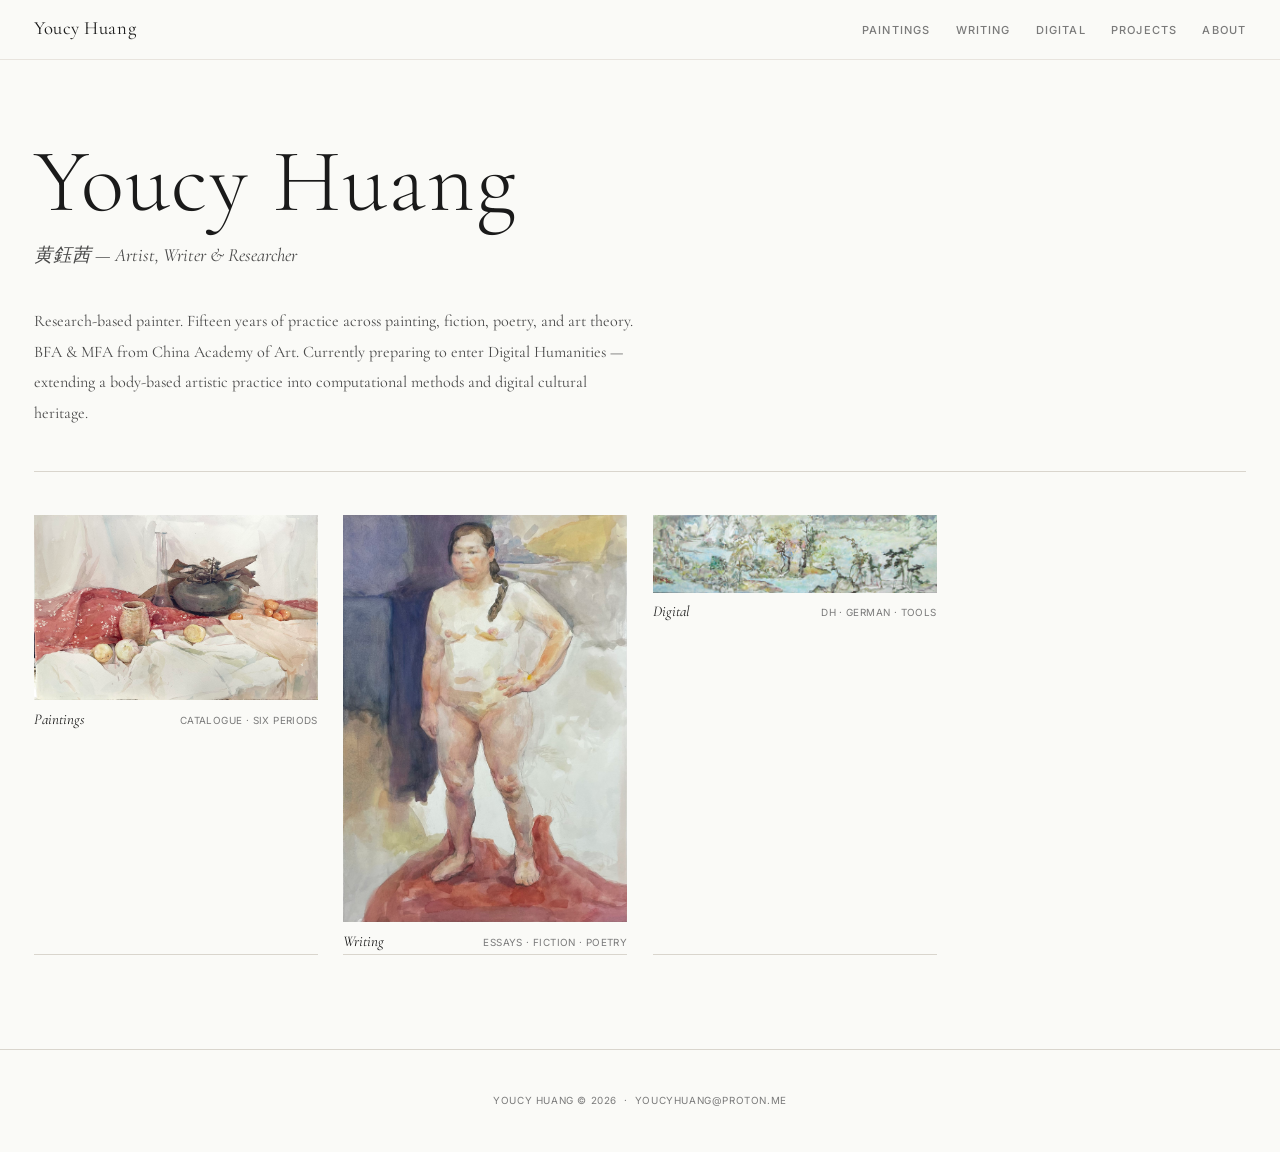
==== commit ffbb532d: "v3: Cézanne catalogue layout, correct writing structure Paintings: catalogue grid with adjustable th" ====
--- a/index.html
+++ b/index.html
@@ -4,7 +4,7 @@
   <meta charset="UTF-8">
   <meta name="viewport" content="width=device-width, initial-scale=1.0">
   <title>Youcy Huang</title>
-  <meta name="description" content="Youcy Huang (黄鈺茜) — artist, writer, and researcher.">
+  <meta name="description" content="Youcy Huang (黄鈺茜) — artist, writer, and researcher. BFA & MFA, China Academy of Art.">
   <link rel="stylesheet" href="assets/css/style.css">
   <link rel="icon" type="image/svg+xml" href="data:image/svg+xml,<svg xmlns='http://www.w3.org/2000/svg' viewBox='0 0 100 100'><text y='.9em' font-size='90'>山</text></svg>">
 </head>
@@ -22,43 +22,34 @@
 </nav>
 
 <main class="page">
-  <div class="page-inner" style="padding-top: var(--gap-xl);">
-    <h1 class="hero-title" style="font-size:clamp(3rem,7vw,6rem);">Youcy Huang</h1>
-    <p class="hero-subtitle" style="font-size:1.2rem;margin-bottom:var(--gap-lg);">黄鈺茜 — Artist, Writer &amp; Researcher</p>
-    <p style="max-width:600px;color:var(--ink-light);font-size:1rem;line-height:1.9;">
-      Research-based painter (BFA &amp; MFA, China Academy of Art). Fifteen years of practice across painting, fiction, poetry, and art theory. Currently preparing to enter Digital Humanities — extending a body-based artistic practice into computational methods and digital cultural heritage.
+  <div class="page-inner" style="padding-top:4rem;">
+
+    <h1 style="font-size:clamp(3rem,7vw,6rem);font-weight:300;margin-bottom:.3rem;">Youcy Huang</h1>
+    <p style="font-size:1.1rem;color:var(--ink-light);margin-bottom:2rem;font-style:italic;">黄鈺茜 — Artist, Writer &amp; Researcher</p>
+
+    <p style="max-width:600px;color:var(--ink-light);font-size:.95rem;line-height:1.9;">
+      Research-based painter. Fifteen years of practice across painting, fiction, poetry, and art theory. BFA &amp; MFA from China Academy of Art. Currently preparing to enter Digital Humanities — extending a body-based artistic practice into computational methods and digital cultural heritage.
     </p>
 
-    <div class="section-rule" style="margin: var(--gap-lg) 0;"></div>
+    <div class="rule" style="margin:2.5rem 0;"></div>
 
-    <div class="gallery-grid wide" style="grid-template-columns:repeat(auto-fill,minmax(280px,1fr));">
-      <a href="paintings.html" class="gallery-item">
-        <img src="assets/images/artworks/image_11.jpeg" alt="Paintings catalog" loading="lazy">
-        <div class="gallery-caption">
-          <span class="title">Paintings</span>
-          <span class="meta">Catalog &mdash; Six Periods</span>
-        </div>
+    <div class="idx-grid">
+      <a href="paintings.html" class="idx-item">
+        <img src="assets/images/artworks/image_11.jpeg" alt="Catalogue of paintings" loading="lazy">
+        <div class="idx-cap"><span class="idx-title">Paintings</span><span class="idx-meta">Catalogue · Six Periods</span></div>
       </a>
-      <a href="writing.html" class="gallery-item">
-        <img src="assets/images/artworks/image_02.jpeg" alt="Writing archive" loading="lazy">
-        <div class="gallery-caption">
-          <span class="title">Writing</span>
-          <span class="meta">Archive &mdash; Essays · Fiction · Poetry · Theory</span>
-        </div>
+      <a href="writing.html" class="idx-item">
+        <img src="assets/images/artworks/image_19.jpeg" alt="Writing archive" loading="lazy">
+        <div class="idx-cap"><span class="idx-title">Writing</span><span class="idx-meta">Essays · Fiction · Poetry</span></div>
       </a>
-      <a href="digital.html" class="gallery-item">
-        <img src="assets/images/artworks/image_10.jpeg" alt="Digital experiments" loading="lazy">
-        <div class="gallery-caption">
-          <span class="title">Digital</span>
-          <span class="meta">Vibe Coding · Web Experiments</span>
-        </div>
+      <a href="digital.html" class="idx-item">
+        <img src="assets/images/artworks/image_55.jpeg" alt="Digital projects" loading="lazy">
+        <div class="idx-cap"><span class="idx-title">Digital</span><span class="idx-meta">DH · German · Tools</span></div>
       </a>
     </div>
   </div>
 </main>
 
-<footer class="footer">
-  <p>Youcy Huang &copy; 2026 &nbsp;·&nbsp; youcyhuang@proton.me</p>
-</footer>
+<footer class="footer"><p>Youcy Huang &copy; 2026 &nbsp;·&nbsp; youcyhuang@proton.me</p></footer>
 </body>
 </html>
--- a/assets/css/style.css
+++ b/assets/css/style.css
@@ -1,235 +1,163 @@
 /* ========================================
-   Youcy Huang — Portfolio v2
-   Cézanne Catalog System
+   Youcy Huang — Portfolio v3
+   Cézanne Catalogue Style
    ======================================== */
 
 @import url('https://fonts.googleapis.com/css2?family=Cormorant+Garamond:ital,wght@0,300;0,400;0,500;0,600;1,300;1,400&family=Inter:wght@300;400;500;600&display=swap');
 
-/* --- Reset --- */
 *,*::before,*::after{box-sizing:border-box;margin:0;padding:0}
 
 :root{
-  --cream:#fafaf7; --warm:#f5f3ee; --paper:#f0ede5; --sand:#e8e4da;
+  --cream:#fafaf7; --warm:#f5f3ee; --paper:#f0ede5;
   --ink:#1a1a1a; --ink-light:#4a4a4a; --muted:#7a7a7a; --faint:#b0aca5;
   --rule:#d9d5cd; --rule-light:#e8e4de;
   --serif:'Cormorant Garamond','Garamond','Georgia',serif;
   --sans:'Inter','Helvetica Neue','Arial',sans-serif;
-  --gap-xs:0.4rem; --gap-sm:0.8rem; --gap-md:1.6rem; --gap-lg:3rem; --gap-xl:5rem;
-  --nav-h:4rem; --sidebar-w:380px;
+  --nav-h:3.5rem;
+  --thumb-size: 200px;
 }
+html{font-size:17px;scroll-behavior:smooth;-webkit-font-smoothing:antialiased}
+body{font-family:var(--serif);background:var(--cream);color:var(--ink);line-height:1.7}
 
-html{font-size:17px;scroll-behavior:smooth;-webkit-font-smoothing:antialiased}
-body{font-family:var(--serif);background:var(--cream);color:var(--ink);line-height:1.7;min-height:100vh}
-
-/* --- Typography --- */
+/* Typography */
 h1,h2,h3,h4{font-family:var(--serif);font-weight:400;line-height:1.2}
 h1{font-size:clamp(2.5rem,5vw,4rem);font-weight:300;letter-spacing:.02em}
-h2{font-size:clamp(1.5rem,3vw,2rem)}
-h3{font-size:1.1rem;font-weight:500}
-h4{font-size:.8rem;font-weight:500;text-transform:uppercase;letter-spacing:.1em;color:var(--muted)}
-p{margin-bottom:1rem;font-size:.95rem}
-p:last-child{margin-bottom:0}
-a{color:var(--ink);text-decoration:none;border-bottom:1px solid var(--rule);transition:border-color .25s}
+h2{font-size:clamp(1.4rem,2.5vw,1.8rem)}
+h3{font-size:1rem;font-weight:500}
+h4{font-size:.75rem;font-weight:500;text-transform:uppercase;letter-spacing:.1em;color:var(--muted)}
+p{font-size:.9rem;color:var(--ink-light);margin-bottom:.8rem}
+a{color:var(--ink);text-decoration:none;border-bottom:1px solid var(--rule);transition:border-color .2s}
 a:hover{border-bottom-color:var(--ink)}
 
-/* --- Navigation --- */
-.nav{
-  position:fixed;top:0;left:0;right:0;z-index:100;
-  height:var(--nav-h);padding:0 2rem;
-  background:rgba(250,250,247,.92);backdrop-filter:blur(8px);
-  -webkit-backdrop-filter:blur(8px);
-  border-bottom:1px solid var(--rule-light);
-  display:flex;justify-content:space-between;align-items:center;
-}
+/* Navigation */
+.nav{position:fixed;top:0;left:0;right:0;z-index:100;height:var(--nav-h);padding:0 2rem;background:rgba(250,250,247,.93);backdrop-filter:blur(8px);border-bottom:1px solid var(--rule-light);display:flex;justify-content:space-between;align-items:center}
 .nav-logo{font-family:var(--serif);font-size:1.1rem;letter-spacing:.03em;border:none}
-.nav-logo:hover{border:none;opacity:.65}
-.nav-links{display:flex;gap:var(--gap-md);list-style:none}
-.nav-links a{font-family:var(--sans);font-size:.68rem;font-weight:500;letter-spacing:.1em;text-transform:uppercase;border:none;color:var(--muted);transition:color .25s}
-.nav-links a:hover,.nav-links a.active{color:var(--ink);border:none}
+.nav-logo:hover{border:none;opacity:.6}
+.nav-links{display:flex;gap:1.5rem;list-style:none}
+.nav-links a{font-family:var(--sans);font-size:.65rem;font-weight:500;letter-spacing:.1em;text-transform:uppercase;border:none;color:var(--muted)}
+.nav-links a:hover,.nav-links a.active{color:var(--ink)}
 .nav-links a.active::after{content:'';display:block;width:100%;height:1px;background:var(--ink);margin-top:2px}
 
-/* --- Page Layout --- */
-.page{padding-top:var(--nav-h);min-height:100vh}
-.page-inner{max-width:1280px;margin:0 auto;padding:var(--gap-lg) 2rem}
+/* Page */
+.page{padding-top:var(--nav-h)}
+.page-inner{max-width:1340px;margin:0 auto;padding:2.5rem 2rem}
 
 /* ============================================= */
-/* WRITING PAGE — Split Layout                    */
+/* PAINTINGS — CÉZANNE CATALOGUE STYLE            */
 /* ============================================= */
-.writing-layout{display:grid;grid-template-columns:1fr var(--sidebar-w);gap:var(--gap-xl);align-items:start}
 
-/* File-browser document list */
-.doc-list{list-style:none}
-.doc-item{
-  padding:var(--gap-sm) var(--gap-sm);
-  border-bottom:1px solid var(--rule-light);
-  cursor:grab;transition:background .2s;
-  border-radius:2px;
+/* Toolbar */
+.catalog-toolbar{display:flex;justify-content:space-between;align-items:center;padding-bottom:1.5rem;border-bottom:1px solid var(--rule);margin-bottom:2rem;flex-wrap:wrap;gap:1rem}
+.catalog-toolbar h1{font-size:1.6rem;font-weight:400;margin:0}
+.catalog-controls{display:flex;align-items:center;gap:1rem}
+.catalog-controls label{font-family:var(--sans);font-size:.62rem;letter-spacing:.06em;text-transform:uppercase;color:var(--muted)}
+.catalog-controls input[type=range]{width:100px;accent-color:var(--ink)}
+
+/* Period section */
+.period-section{margin-bottom:3rem}
+.period-head{display:flex;justify-content:space-between;align-items:baseline;padding:1rem 0;border-bottom:1px solid var(--rule-light);margin-bottom:1.2rem}
+.period-head h2{font-size:1.2rem;font-weight:500}
+.period-head .years{font-family:var(--sans);font-size:.62rem;letter-spacing:.08em;color:var(--muted);text-transform:uppercase}
+.period-desc{max-width:640px;font-size:.85rem;color:var(--ink-light);margin-bottom:1.2rem;line-height:1.7}
+
+/* Catalogue grid — CSS Grid with user-adjustable column width */
+.catalogue-grid{
+  display:grid;
+  grid-template-columns:repeat(auto-fill, minmax(var(--thumb-size), 1fr));
+  gap:1.5rem;
 }
-.doc-item:hover{background:var(--warm)}
-.doc-item:active{cursor:grabbing}
-.doc-item.drag-over{border-top:2px solid var(--ink)}
-.doc-item .doc-title{font-weight:600;font-size:1rem;margin-bottom:2px;display:block}
-.doc-item .doc-meta{font-family:var(--sans);font-size:.65rem;color:var(--muted);letter-spacing:.04em;text-transform:uppercase}
-.doc-item .doc-desc{font-family:var(--serif);font-size:.82rem;font-weight:300;color:var(--ink-light);font-style:italic;margin-top:3px}
-.doc-item .doc-edit-btn{font-family:var(--sans);font-size:.6rem;color:var(--faint);cursor:pointer;border:none;background:none;padding:2px 6px;margin-left:var(--gap-xs);opacity:0;transition:opacity .2s}
-.doc-item:hover .doc-edit-btn{opacity:1}
-.doc-item.editing .doc-title,.doc-item.editing .doc-desc{outline:1px dashed var(--rule);padding:2px 4px;border-radius:2px}
+.catalogue-item{cursor:pointer;transition:opacity .2s}
+.catalogue-item:hover{opacity:.82}
+.catalogue-item img{width:100%;height:auto;display:block;background:var(--paper)}
+.catalogue-item .cat-info{margin-top:.4rem}
+.catalogue-item .cat-title{display:block;font-family:var(--serif);font-style:italic;font-size:.82rem}
+.catalogue-item .cat-meta{font-family:var(--sans);font-size:.58rem;color:var(--muted);letter-spacing:.04em;text-transform:uppercase}
 
-/* Add document button */
-.add-doc-btn{
-  display:inline-block;margin-top:var(--gap-sm);
-  font-family:var(--sans);font-size:.68rem;font-weight:500;
-  letter-spacing:.06em;text-transform:uppercase;
-  color:var(--muted);border:1px dashed var(--rule);
-  padding:var(--gap-xs) var(--gap-md);cursor:pointer;
-  background:none;transition:all .25s;
-}
-.add-doc-btn:hover{color:var(--ink);border-color:var(--ink)}
+/* Annotation panel */
+.ann-panel{display:none;position:fixed;right:0;top:var(--nav-h);bottom:0;width:380px;background:var(--cream);border-left:1px solid var(--rule);padding:2rem 1.5rem;overflow-y:auto;z-index:90;box-shadow:-4px 0 30px rgba(0,0,0,.04)}
+.ann-panel.open{display:block}
+.ann-panel .ann-close{font-family:var(--sans);font-size:.62rem;letter-spacing:.08em;text-transform:uppercase;color:var(--muted);cursor:pointer;background:none;border:none;margin-bottom:1.5rem;display:block}
+.ann-panel h3{font-style:italic;margin-bottom:.3rem}
+.ann-panel .meta{font-family:var(--sans);font-size:.6rem;color:var(--muted);margin-bottom:1rem}
+.ann-panel textarea{width:100%;min-height:180px;border:1px solid var(--rule-light);background:var(--warm);font-family:var(--serif);font-size:.85rem;line-height:1.8;padding:.8rem;resize:vertical;outline:none}
+.ann-panel .save-btn{font-family:var(--sans);font-size:.62rem;letter-spacing:.06em;text-transform:uppercase;background:var(--ink);color:var(--cream);border:none;padding:6px 14px;cursor:pointer;margin-top:.5rem}
 
-/* AI Search Sidebar */
-.search-sidebar{
-  position:sticky;top:calc(var(--nav-h) + var(--gap-lg));
-  background:var(--warm);border:1px solid var(--rule-light);
-  padding:var(--gap-md);border-radius:4px;
-}
-.search-sidebar h4{margin-bottom:var(--gap-sm)}
-.search-input{
-  width:100%;padding:var(--gap-sm);margin-bottom:var(--gap-xs);
-  border:1px solid var(--rule);background:var(--cream);
-  font-family:var(--sans);font-size:.75rem;color:var(--ink);
-  border-radius:2px;outline:none;
-}
-.search-input:focus{border-color:var(--ink)}
-.search-hint{
-  font-family:var(--sans);font-size:.6rem;color:var(--faint);
-  letter-spacing:.03em;margin-bottom:var(--gap-sm);
-}
-.search-results{max-height:400px;overflow-y:auto}
-.search-result{
-  padding:var(--gap-xs) 0;border-bottom:1px solid var(--rule-light);
-  font-size:.82rem;cursor:pointer;
-}
-.search-result:hover{opacity:.7}
-.search-result .result-title{font-weight:600}
-.search-result .result-excerpt{font-size:.7rem;color:var(--muted);font-family:var(--sans)}
-.search-empty{font-size:.75rem;color:var(--muted);font-style:italic}
+/* Lightbox */
+.lightbox{display:none;position:fixed;inset:0;z-index:200;background:rgba(245,243,238,.97);cursor:pointer;align-items:center;justify-content:center}
+.lightbox.on{display:flex}
+.lightbox img{max-width:93vw;max-height:93vh;object-fit:contain;box-shadow:0 4px 40px rgba(0,0,0,.05)}
+.lightbox .lb-close{position:absolute;top:1rem;right:1.5rem;font-family:var(--sans);font-size:.65rem;letter-spacing:.08em;text-transform:uppercase;color:var(--muted);background:none;border:none;cursor:pointer}
 
 /* ============================================= */
-/* PAINTINGS — Catalog Style                     */
+/* WRITING PAGE                                   */
 /* ============================================= */
-.catalog-header{margin-bottom:var(--gap-lg)}
-.catalog-header h1{margin-bottom:var(--gap-xs)}
-.catalog-intro{max-width:600px;color:var(--ink-light)}
+.writing-layout{display:grid;grid-template-columns:1fr 360px;gap:3rem;align-items:start}
+.writing-cat{margin-bottom:2.5rem}
+.writing-cat h4{margin-bottom:.8rem}
+.doc-list{list-style:none}
+.doc-item{padding:.7rem 0;border-bottom:1px solid var(--rule-light)}
+.doc-item .doc-title{font-weight:600;font-size:.95rem;display:block;margin-bottom:2px}
+.doc-item .doc-desc{font-family:var(--serif);font-style:italic;font-size:.78rem;color:var(--ink-light);font-weight:300}
+.doc-item .doc-year{font-family:var(--sans);font-size:.58rem;color:var(--faint);letter-spacing:.05em;text-transform:uppercase}
 
-/* Period sections */
-.period{margin-bottom:var(--gap-lg)}
-.period-header{
-  display:flex;justify-content:space-between;align-items:baseline;
-  padding:var(--gap-md) 0;
-  border-top:1px solid var(--rule);
-  cursor:pointer;user-select:none;
-  transition:opacity .2s;
-}
-.period-header:hover{opacity:.7}
-.period-title{font-size:1.3rem;font-weight:500;letter-spacing:.02em}
-.period-years{font-family:var(--sans);font-size:.65rem;letter-spacing:.08em;color:var(--muted);text-transform:uppercase}
-.period-body{display:none;padding-bottom:var(--gap-md)}
-.period.open .period-body{display:block}
-.period-toggle{font-family:var(--serif);font-size:1.2rem;color:var(--faint);transition:transform .3s}
-.period.open .period-toggle{transform:rotate(45deg)}
-
-/* Painting grid within period */
-.painting-grid{display:grid;grid-template-columns:repeat(auto-fill,minmax(240px,1fr));gap:var(--gap-md);margin-top:var(--gap-sm)}
-.painting-card{cursor:pointer;transition:opacity .2s;position:relative}
-.painting-card:hover{opacity:.85}
-.painting-card img{width:100%;height:auto;display:block;background:var(--paper)}
-.painting-card .paint-info{margin-top:var(--gap-xs)}
-.painting-card .paint-title{font-family:var(--serif);font-style:italic;font-size:.85rem;display:block}
-.painting-card .paint-meta{font-family:var(--sans);font-size:.6rem;color:var(--muted);letter-spacing:.04em;text-transform:uppercase}
-
-/* Annotation panel */
-.annotation-panel{
-  display:none;position:fixed;right:0;top:var(--nav-h);bottom:0;
-  width:380px;background:var(--cream);border-left:1px solid var(--rule);
-  padding:var(--gap-lg) var(--gap-md);overflow-y:auto;z-index:90;
-  box-shadow:-4px 0 30px rgba(0,0,0,.04);
-}
-.annotation-panel.active{display:block}
-.annotation-close{
-  font-family:var(--sans);font-size:.65rem;letter-spacing:.08em;
-  text-transform:uppercase;color:var(--muted);cursor:pointer;
-  background:none;border:none;margin-bottom:var(--gap-md);
-}
-.annotation-close:hover{color:var(--ink)}
-.annotation-panel h3{font-style:italic;margin-bottom:var(--gap-xs)}
-.annotation-panel .meta{font-family:var(--sans);font-size:.65rem;color:var(--muted);margin-bottom:var(--gap-sm)}
-.annotation-panel .text{font-size:.9rem;line-height:1.8;color:var(--ink-light)}
-.annotation-panel textarea{
-  width:100%;min-height:200px;border:1px solid var(--rule-light);
-  background:var(--warm);font-family:var(--serif);font-size:.9rem;
-  line-height:1.8;padding:var(--gap-sm);resize:vertical;
-}
-.annotation-panel .save-btn{
-  font-family:var(--sans);font-size:.65rem;letter-spacing:.06em;
-  text-transform:uppercase;background:var(--ink);color:var(--cream);
-  border:none;padding:6px 14px;cursor:pointer;margin-top:var(--gap-xs);
-}
-
-/* Drag handle for paintings */
-.painting-card .drag-handle{
-  position:absolute;top:6px;right:6px;width:20px;height:20px;
-  cursor:grab;opacity:0;transition:opacity .2s;
-  display:flex;align-items:center;justify-content:center;
-  font-size:.7rem;color:var(--muted);
-}
-.painting-card:hover .drag-handle{opacity:1}
-
-/* Period text sortable */
-.period-text{
-  max-width:620px;color:var(--ink-light);margin-bottom:var(--gap-sm);
-  font-size:.9rem;line-height:1.8;
-}
-.period-text[contenteditable]:focus{outline:1px dashed var(--rule);padding:4px 6px}
+/* Search sidebar */
+.search-box{position:sticky;top:calc(var(--nav-h) + 2.5rem);background:var(--warm);border:1px solid var(--rule-light);padding:1.3rem;border-radius:3px}
+.search-box h4{margin-bottom:.6rem}
+.search-box input{width:100%;padding:.6rem;border:1px solid var(--rule);background:var(--cream);font-family:var(--sans);font-size:.72rem;outline:none;margin-bottom:.4rem}
+.search-box input:focus{border-color:var(--ink)}
+.search-box .hint{font-family:var(--sans);font-size:.55rem;color:var(--faint);letter-spacing:.03em;margin-bottom:.8rem}
+.search-results{max-height:360px;overflow-y:auto}
+.sr-item{padding:.5rem 0;border-bottom:1px solid var(--rule-light);cursor:pointer;font-size:.8rem}
+.sr-item:hover{opacity:.7}
+.sr-item .sr-title{font-weight:600}
+.sr-item .sr-excerpt{font-size:.65rem;color:var(--muted);font-family:var(--sans)}
+.sr-empty{font-size:.72rem;color:var(--muted);font-style:italic}
 
 /* ============================================= */
-/* DIGITAL PAGE                                   */
+/* DIGITAL / PROJECTS / ABOUT                    */
 /* ============================================= */
-.digital-grid{display:grid;grid-template-columns:repeat(auto-fill,minmax(340px,1fr));gap:var(--gap-md)}
-.digital-card{
-  border:1px solid var(--rule-light);padding:var(--gap-md);
-  border-radius:2px;transition:all .25s;
+.card-grid{display:grid;grid-template-columns:repeat(auto-fill,minmax(320px,1fr));gap:1.5rem}
+.card{border:1px solid var(--rule-light);padding:1.5rem;border-radius:3px;transition:all .2s}
+.card:hover{border-color:var(--rule);background:var(--warm)}
+.card h3{margin-bottom:.4rem}
+.card .desc{font-size:.82rem;color:var(--ink-light)}
+.card .tag{font-family:var(--sans);font-size:.58rem;letter-spacing:.05em;color:var(--faint);text-transform:uppercase;margin-top:.8rem;display:block}
+
+.about-grid{display:grid;grid-template-columns:1fr 1fr;gap:3rem;align-items:start}
+.cv-entry{margin-bottom:.8rem}
+.cv-entry .date{font-family:var(--sans);font-size:.6rem;letter-spacing:.06em;color:var(--muted);text-transform:uppercase}
+.cv-entry .desc{font-size:.88rem}
+
+/* Footer */
+.footer{padding:2.5rem 2rem;text-align:center;border-top:1px solid var(--rule);margin-top:3rem}
+.footer p{font-family:var(--sans);font-size:.58rem;color:var(--muted);letter-spacing:.06em;text-transform:uppercase;margin:0}
+
+/* Rule divider */
+.rule{width:100%;height:1px;background:var(--rule);margin:2.5rem 0}
+
+/* Section label */
+.sec-label{font-family:var(--sans);font-size:.6rem;font-weight:500;letter-spacing:.12em;text-transform:uppercase;color:var(--muted);margin-bottom:.5rem}
+
+/* Index grid */
+.idx-grid{display:grid;grid-template-columns:repeat(auto-fill,minmax(280px,1fr));gap:1.5rem;margin-top:1rem}
+.idx-item{cursor:pointer;transition:opacity .2s}
+.idx-item:hover{opacity:.8}
+.idx-item img{width:100%;height:auto;display:block;background:var(--paper)}
+.idx-item .idx-cap{margin-top:.4rem;display:flex;justify-content:space-between;align-items:baseline}
+.idx-item .idx-title{font-family:var(--serif);font-style:italic;font-size:.88rem}
+.idx-item .idx-meta{font-family:var(--sans);font-size:.58rem;color:var(--muted);letter-spacing:.04em;text-transform:uppercase}
+
+/* Responsive */
+@media(max-width:860px){
+  .writing-layout{grid-template-columns:1fr}
+  .search-box{position:static;margin-top:2rem}
+  .ann-panel{width:100%;left:0}
+  .about-grid{grid-template-columns:1fr}
 }
-.digital-card:hover{border-color:var(--rule);background:var(--warm)}
-.digital-card h3{margin-bottom:var(--gap-xs)}
-.digital-card .desc{font-size:.85rem;color:var(--ink-light)}
-.digital-card .tech{font-family:var(--sans);font-size:.6rem;letter-spacing:.05em;color:var(--faint);text-transform:uppercase;margin-top:var(--gap-sm)}
-.digital-card .link{font-family:var(--sans);font-size:.7rem;margin-top:var(--gap-xs);display:inline-block}
-
-/* ============================================= */
-/* LIGHTBOX                                       */
-/* ============================================= */
-.lightbox{display:none;position:fixed;inset:0;z-index:200;background:rgba(245,243,238,.97);cursor:pointer;align-items:center;justify-content:center}
-.lightbox.active{display:flex}
-.lightbox img{max-width:92vw;max-height:92vh;object-fit:contain;box-shadow:0 4px 40px rgba(0,0,0,.06)}
-.lightbox-close{position:absolute;top:1.2rem;right:1.5rem;font-family:var(--sans);font-size:.7rem;letter-spacing:.08em;text-transform:uppercase;color:var(--muted);background:none;border:none;cursor:pointer}
-
-/* ============================================= */
-/* FOOTER                                         */
-/* ============================================= */
-.footer{padding:var(--gap-lg) 2rem;text-align:center;border-top:1px solid var(--rule);margin-top:var(--gap-xl)}
-.footer p{font-family:var(--sans);font-size:.6rem;color:var(--muted);letter-spacing:.06em;text-transform:uppercase;margin:0}
-
-/* ============================================= */
-/* RESPONSIVE                                     */
-/* ============================================= */
-@media(max-width:900px){
-  .writing-layout{grid-template-columns:1fr}
-  .search-sidebar{position:static;margin-top:var(--gap-lg)}
-  .annotation-panel{width:100%;left:0}
+@media(max-width:540px){
+  html{font-size:15px}
+  .page-inner{padding:1.5rem 1rem}
+  .nav{padding:0 1rem}
+  .nav-links{gap:.8rem}
+  .nav-links a{font-size:.58rem}
 }
-@media(max-width:600px){
-  html{font-size:15px}
-  .page-inner{padding:var(--gap-md) 1rem}
-  .nav{padding:0 1rem}
-  .nav-links{gap:var(--gap-sm)}
-}
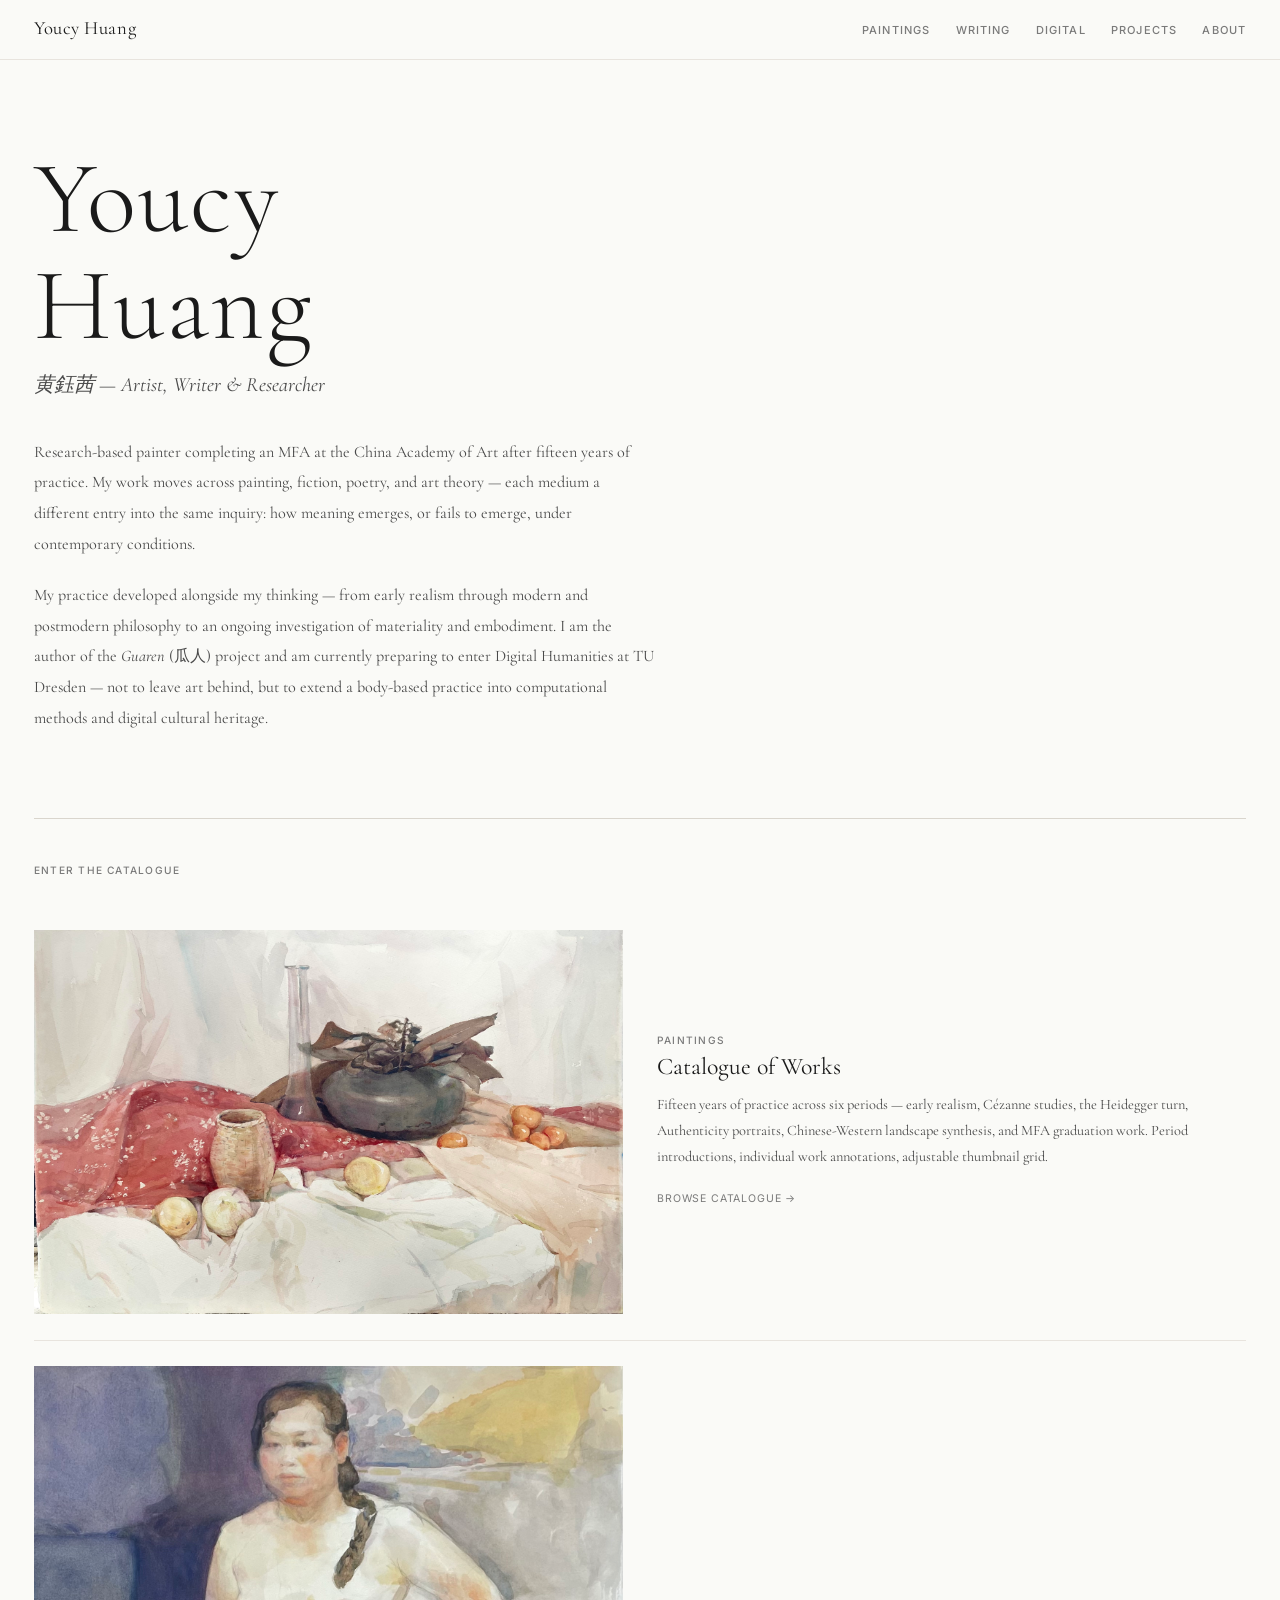
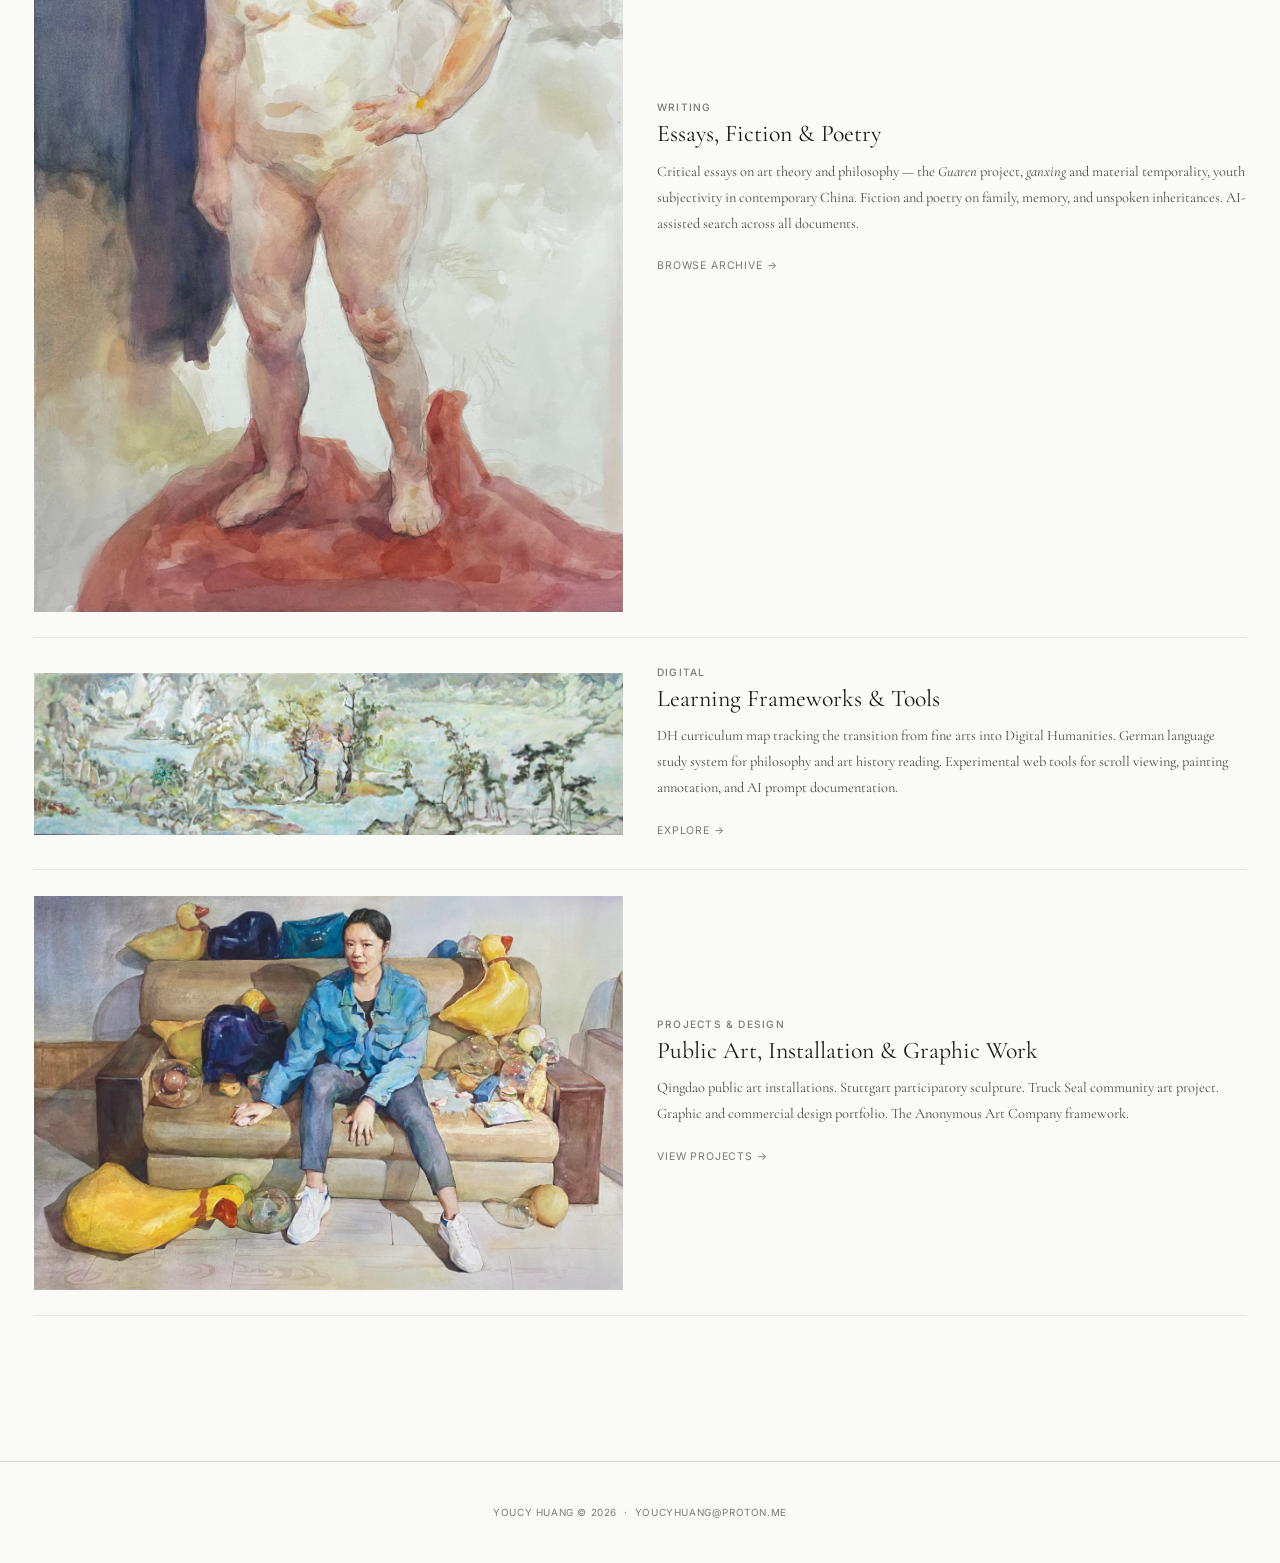
==== commit ab7ee6ce: "v4: Rich homepage with catalogue-style entries - Hero section with intellectual statement - Four cat" ====
--- a/index.html
+++ b/index.html
@@ -3,7 +3,7 @@
 <head>
   <meta charset="UTF-8">
   <meta name="viewport" content="width=device-width, initial-scale=1.0">
-  <title>Youcy Huang</title>
+  <title>Youcy Huang — Artist & Writer</title>
   <meta name="description" content="Youcy Huang (黄鈺茜) — artist, writer, and researcher. BFA & MFA, China Academy of Art.">
   <link rel="stylesheet" href="assets/css/style.css">
   <link rel="icon" type="image/svg+xml" href="data:image/svg+xml,<svg xmlns='http://www.w3.org/2000/svg' viewBox='0 0 100 100'><text y='.9em' font-size='90'>山</text></svg>">
@@ -22,31 +22,68 @@
 </nav>
 
 <main class="page">
-  <div class="page-inner" style="padding-top:4rem;">
+  <div class="page-inner" style="padding-top:5rem;">
 
-    <h1 style="font-size:clamp(3rem,7vw,6rem);font-weight:300;margin-bottom:.3rem;">Youcy Huang</h1>
-    <p style="font-size:1.1rem;color:var(--ink-light);margin-bottom:2rem;font-style:italic;">黄鈺茜 — Artist, Writer &amp; Researcher</p>
+    <!-- Hero -->
+    <section style="margin-bottom:5rem;">
+      <h1 style="font-size:clamp(3.5rem,8vw,7rem);font-weight:300;letter-spacing:.02em;line-height:1.05;margin-bottom:.5rem;">Youcy<br>Huang</h1>
+      <p style="font-size:1.2rem;color:var(--ink-light);font-style:italic;margin-bottom:2rem;">黄鈺茜 &mdash; Artist, Writer &amp; Researcher</p>
+      <div style="max-width:620px;">
+        <p style="font-size:.95rem;line-height:1.9;color:var(--ink-light);margin-bottom:1.2rem;">
+          Research-based painter completing an MFA at the China Academy of Art after fifteen years of practice. My work moves across painting, fiction, poetry, and art theory — each medium a different entry into the same inquiry: how meaning emerges, or fails to emerge, under contemporary conditions.
+        </p>
+        <p style="font-size:.95rem;line-height:1.9;color:var(--ink-light);">
+          My practice developed alongside my thinking — from early realism through modern and postmodern philosophy to an ongoing investigation of materiality and embodiment. I am the author of the <em>Guaren</em> (瓜人) project and am currently preparing to enter Digital Humanities at TU Dresden — not to leave art behind, but to extend a body-based practice into computational methods and digital cultural heritage.
+        </p>
+      </div>
+    </section>
 
-    <p style="max-width:600px;color:var(--ink-light);font-size:.95rem;line-height:1.9;">
-      Research-based painter. Fifteen years of practice across painting, fiction, poetry, and art theory. BFA &amp; MFA from China Academy of Art. Currently preparing to enter Digital Humanities — extending a body-based artistic practice into computational methods and digital cultural heritage.
-    </p>
+    <!-- Catalogue Entries -->
+    <div class="rule"></div>
+    <section style="margin-bottom:3rem;">
+      <p class="sec-label" style="margin-bottom:1.5rem;">Enter the Catalogue</p>
 
-    <div class="rule" style="margin:2.5rem 0;"></div>
+      <a href="paintings.html" class="hp-link">
+        <img src="assets/images/artworks/image_11.jpeg" alt="Paintings catalogue" loading="lazy">
+        <div>
+          <p class="sec-label" style="margin-bottom:.2rem;">Paintings</p>
+          <h3 style="font-size:1.4rem;font-weight:400;margin-bottom:.6rem;">Catalogue of Works</h3>
+          <p style="font-size:.85rem;color:var(--ink-light);line-height:1.8;">Fifteen years of practice across six periods — early realism, Cézanne studies, the Heidegger turn, Authenticity portraits, Chinese-Western landscape synthesis, and MFA graduation work. Period introductions, individual work annotations, adjustable thumbnail grid.</p>
+          <span style="font-family:var(--sans);font-size:.62rem;letter-spacing:.08em;text-transform:uppercase;color:var(--muted);">Browse catalogue →</span>
+        </div>
+      </a>
 
-    <div class="idx-grid">
-      <a href="paintings.html" class="idx-item">
-        <img src="assets/images/artworks/image_11.jpeg" alt="Catalogue of paintings" loading="lazy">
-        <div class="idx-cap"><span class="idx-title">Paintings</span><span class="idx-meta">Catalogue · Six Periods</span></div>
+      <a href="writing.html" class="hp-link">
+        <img src="assets/images/artworks/image_19.jpeg" alt="Writing archive" loading="lazy">
+        <div>
+          <p class="sec-label" style="margin-bottom:.2rem;">Writing</p>
+          <h3 style="font-size:1.4rem;font-weight:400;margin-bottom:.6rem;">Essays, Fiction &amp; Poetry</h3>
+          <p style="font-size:.85rem;color:var(--ink-light);line-height:1.8;">Critical essays on art theory and philosophy — the <em>Guaren</em> project, <em>ganxing</em> and material temporality, youth subjectivity in contemporary China. Fiction and poetry on family, memory, and unspoken inheritances. AI-assisted search across all documents.</p>
+          <span style="font-family:var(--sans);font-size:.62rem;letter-spacing:.08em;text-transform:uppercase;color:var(--muted);">Browse archive →</span>
+        </div>
       </a>
-      <a href="writing.html" class="idx-item">
-        <img src="assets/images/artworks/image_19.jpeg" alt="Writing archive" loading="lazy">
-        <div class="idx-cap"><span class="idx-title">Writing</span><span class="idx-meta">Essays · Fiction · Poetry</span></div>
+
+      <a href="digital.html" class="hp-link">
+        <img src="assets/images/artworks/image_55.jpeg" alt="Digital projects" loading="lazy">
+        <div>
+          <p class="sec-label" style="margin-bottom:.2rem;">Digital</p>
+          <h3 style="font-size:1.4rem;font-weight:400;margin-bottom:.6rem;">Learning Frameworks &amp; Tools</h3>
+          <p style="font-size:.85rem;color:var(--ink-light);line-height:1.8;">DH curriculum map tracking the transition from fine arts into Digital Humanities. German language study system for philosophy and art history reading. Experimental web tools for scroll viewing, painting annotation, and AI prompt documentation.</p>
+          <span style="font-family:var(--sans);font-size:.62rem;letter-spacing:.08em;text-transform:uppercase;color:var(--muted);">Explore →</span>
+        </div>
       </a>
-      <a href="digital.html" class="idx-item">
-        <img src="assets/images/artworks/image_55.jpeg" alt="Digital projects" loading="lazy">
-        <div class="idx-cap"><span class="idx-title">Digital</span><span class="idx-meta">DH · German · Tools</span></div>
+
+      <a href="projects.html" class="hp-link">
+        <img src="assets/images/artworks/image_10.jpeg" alt="Projects and design" loading="lazy">
+        <div>
+          <p class="sec-label" style="margin-bottom:.2rem;">Projects &amp; Design</p>
+          <h3 style="font-size:1.4rem;font-weight:400;margin-bottom:.6rem;">Public Art, Installation &amp; Graphic Work</h3>
+          <p style="font-size:.85rem;color:var(--ink-light);line-height:1.8;">Qingdao public art installations. Stuttgart participatory sculpture. Truck Seal community art project. Graphic and commercial design portfolio. The Anonymous Art Company framework.</p>
+          <span style="font-family:var(--sans);font-size:.62rem;letter-spacing:.08em;text-transform:uppercase;color:var(--muted);">View projects →</span>
+        </div>
       </a>
-    </div>
+    </section>
+
   </div>
 </main>
 
--- a/assets/css/style.css
+++ b/assets/css/style.css
@@ -147,6 +147,12 @@
 .idx-item .idx-title{font-family:var(--serif);font-style:italic;font-size:.88rem}
 .idx-item .idx-meta{font-family:var(--sans);font-size:.58rem;color:var(--muted);letter-spacing:.04em;text-transform:uppercase}
 
+/* Homepage section links */
+.hp-link{display:grid;grid-template-columns:1fr 1fr;gap:2rem;align-items:center;padding:1.5rem 0;border-bottom:1px solid var(--rule-light);text-decoration:none;border-bottom:1px solid var(--rule-light)}
+.hp-link:hover{border-bottom-color:var(--rule)}
+.hp-link img{width:100%;height:auto;display:block}
+@media(max-width:700px){.hp-link{grid-template-columns:1fr;gap:1rem}}
+
 /* Responsive */
 @media(max-width:860px){
   .writing-layout{grid-template-columns:1fr}
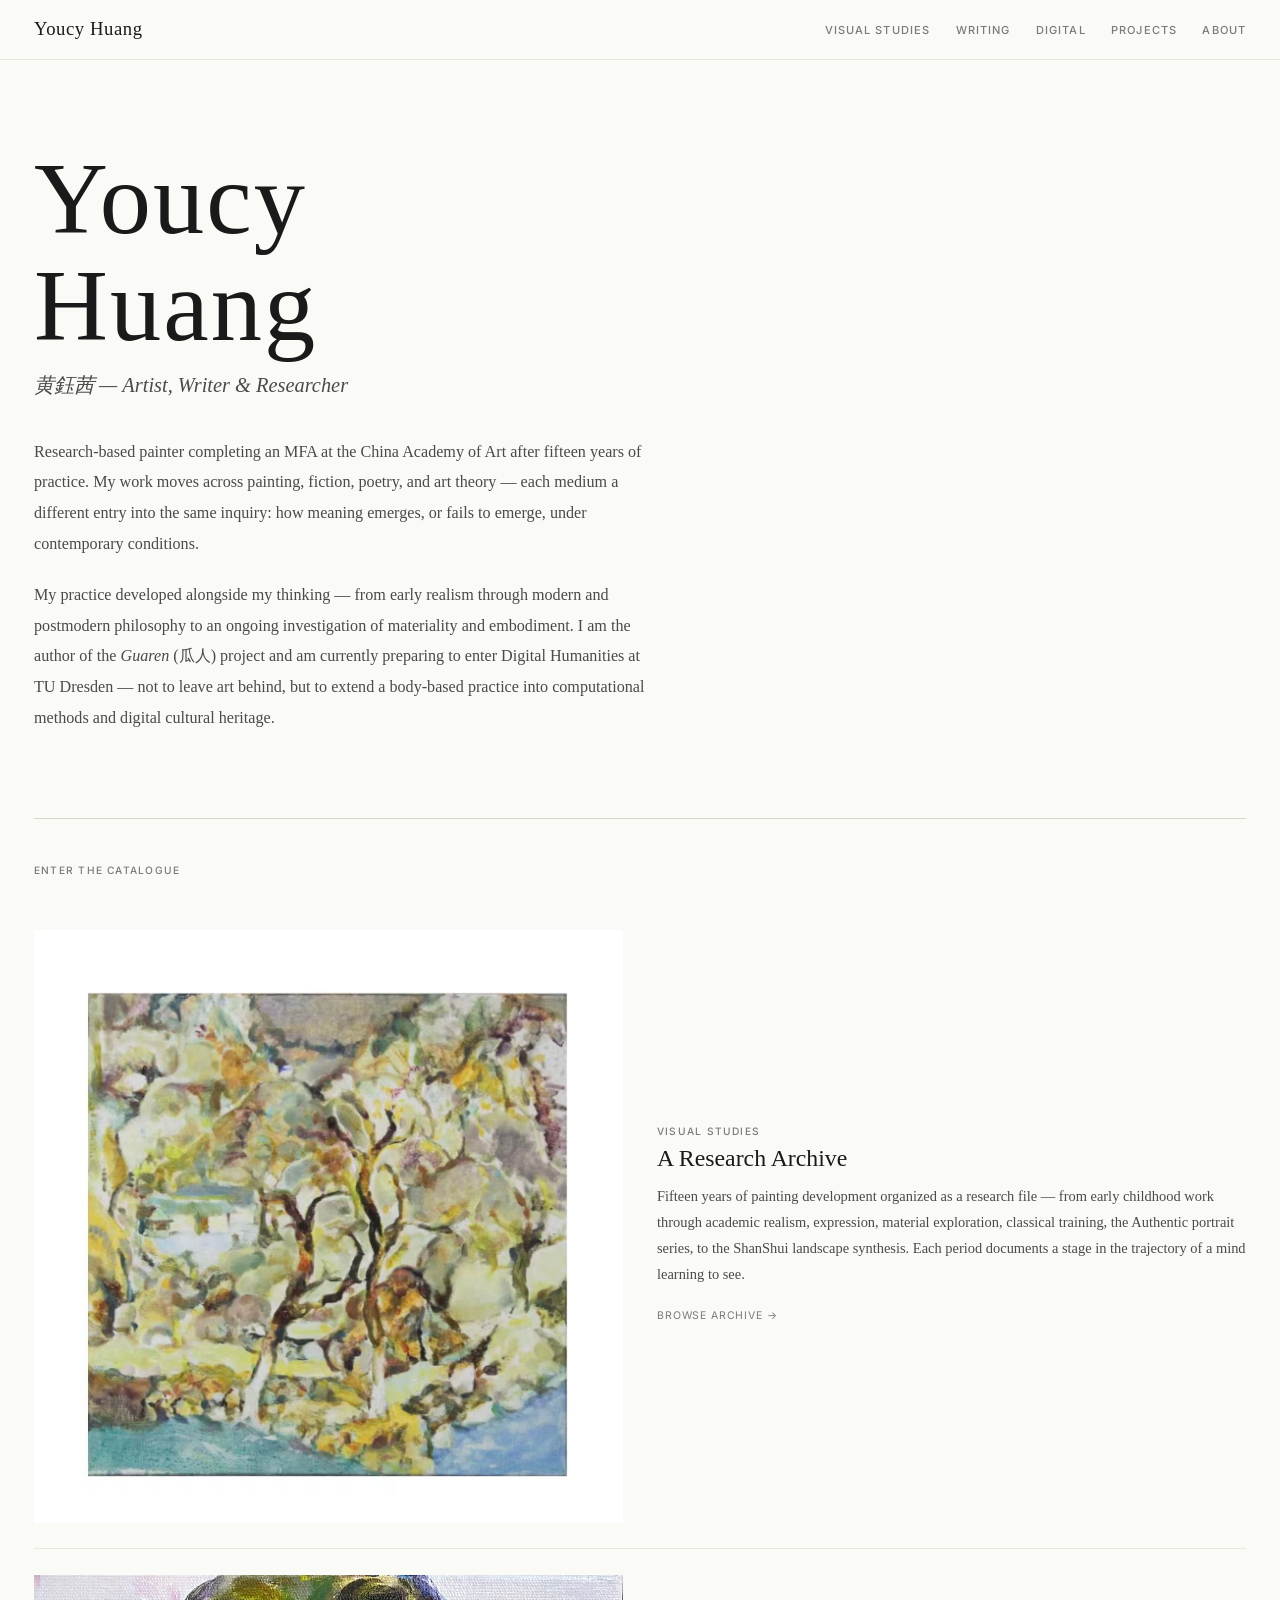
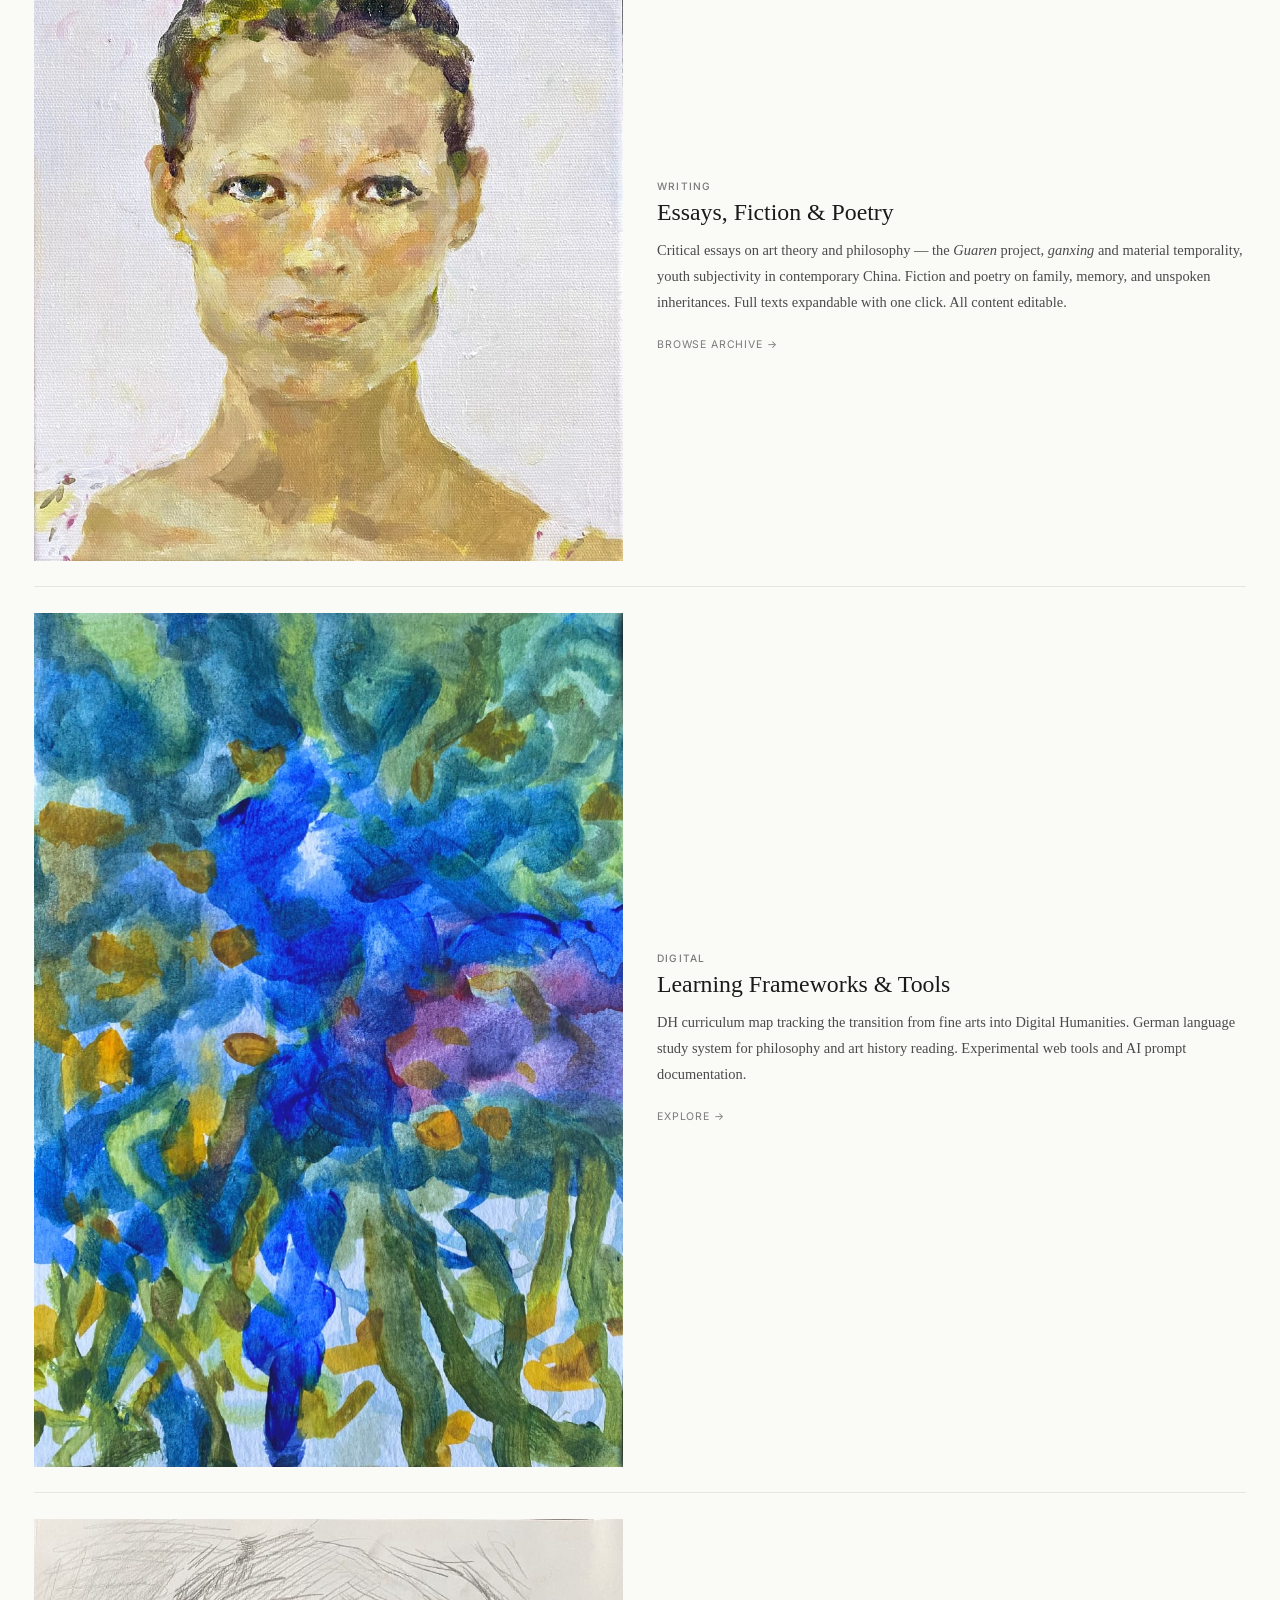
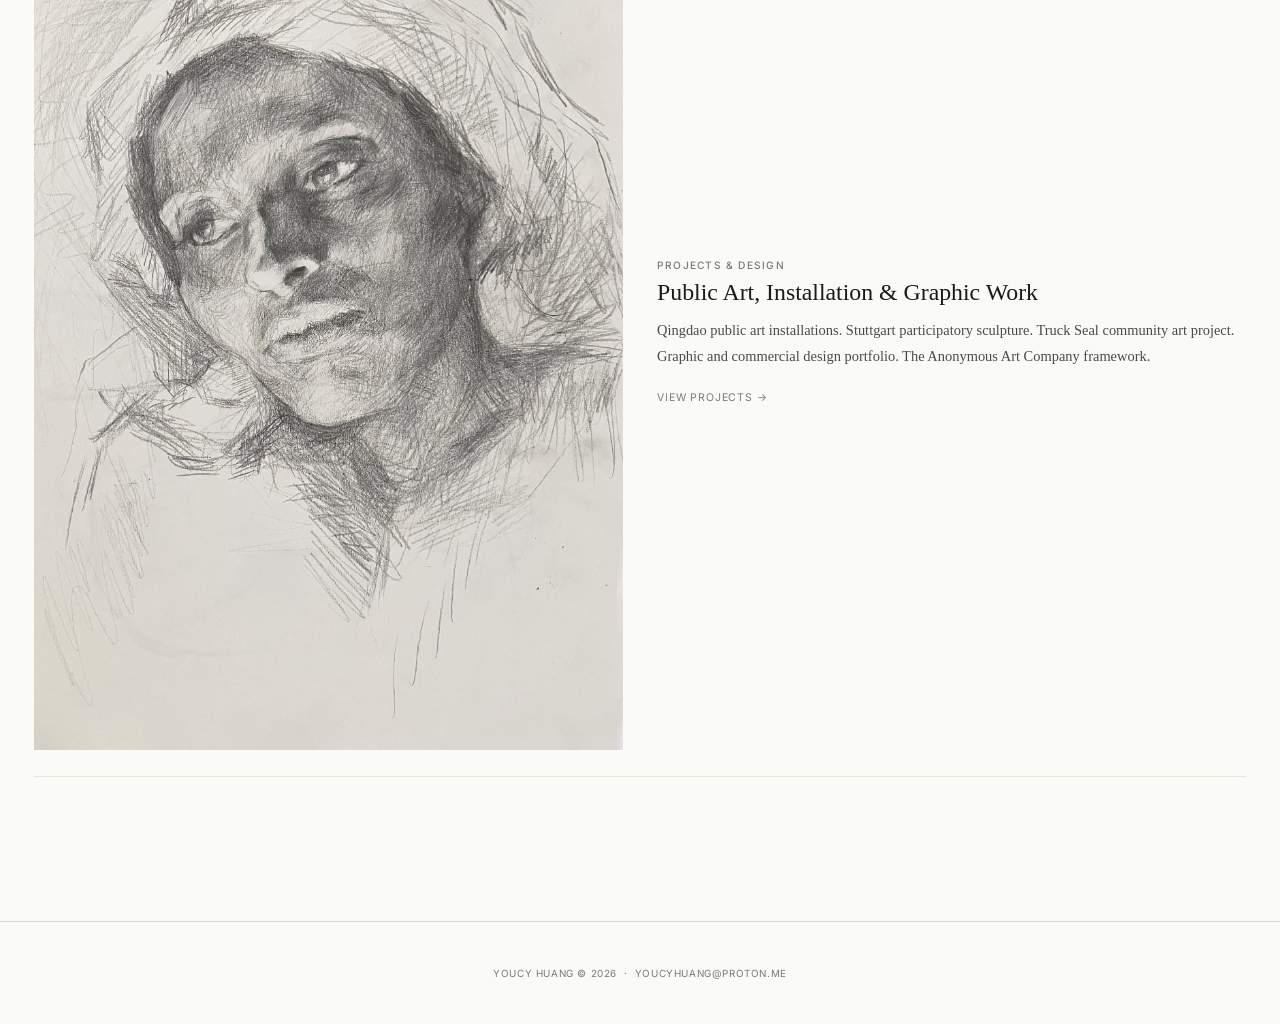
==== commit cdfd8e72: "v6: Visual Studies archive, Georgia font, editable writing meta - Renamed Paintings → Visual Studies" ====
--- a/index.html
+++ b/index.html
@@ -13,7 +13,7 @@
 <nav class="nav">
   <a href="index.html" class="nav-logo">Youcy Huang</a>
   <ul class="nav-links">
-    <li><a href="paintings.html">Paintings</a></li>
+    <li><a href="visual-studies.html">Visual Studies</a></li>
     <li><a href="writing.html">Writing</a></li>
     <li><a href="digital.html">Digital</a></li>
     <li><a href="projects.html">Projects</a></li>
@@ -24,7 +24,6 @@
 <main class="page">
   <div class="page-inner" style="padding-top:5rem;">
 
-    <!-- Hero -->
     <section style="margin-bottom:5rem;">
       <h1 style="font-size:clamp(3.5rem,8vw,7rem);font-weight:300;letter-spacing:.02em;line-height:1.05;margin-bottom:.5rem;">Youcy<br>Huang</h1>
       <p style="font-size:1.2rem;color:var(--ink-light);font-style:italic;margin-bottom:2rem;">黄鈺茜 &mdash; Artist, Writer &amp; Researcher</p>
@@ -38,43 +37,42 @@
       </div>
     </section>
 
-    <!-- Catalogue Entries -->
     <div class="rule"></div>
     <section style="margin-bottom:3rem;">
       <p class="sec-label" style="margin-bottom:1.5rem;">Enter the Catalogue</p>
 
-      <a href="paintings.html" class="hp-link">
-        <img src="assets/images/artworks/image_11.jpeg" alt="Paintings catalogue" loading="lazy">
+      <a href="visual-studies.html" class="hp-link">
+        <img src="assets/images/artworks/3%20(4.).jpeg" alt="Visual Studies" loading="lazy">
         <div>
-          <p class="sec-label" style="margin-bottom:.2rem;">Paintings</p>
-          <h3 style="font-size:1.4rem;font-weight:400;margin-bottom:.6rem;">Catalogue of Works</h3>
-          <p style="font-size:.85rem;color:var(--ink-light);line-height:1.8;">Fifteen years of practice across six periods — early realism, Cézanne studies, the Heidegger turn, Authenticity portraits, Chinese-Western landscape synthesis, and MFA graduation work. Period introductions, individual work annotations, adjustable thumbnail grid.</p>
-          <span style="font-family:var(--sans);font-size:.62rem;letter-spacing:.08em;text-transform:uppercase;color:var(--muted);">Browse catalogue →</span>
+          <p class="sec-label" style="margin-bottom:.2rem;">Visual Studies</p>
+          <h3 style="font-size:1.4rem;font-weight:400;margin-bottom:.6rem;">A Research Archive</h3>
+          <p style="font-size:.85rem;color:var(--ink-light);line-height:1.8;">Fifteen years of painting development organized as a research file — from early childhood work through academic realism, expression, material exploration, classical training, the Authentic portrait series, to the ShanShui landscape synthesis. Each period documents a stage in the trajectory of a mind learning to see.</p>
+          <span style="font-family:var(--sans);font-size:.62rem;letter-spacing:.08em;text-transform:uppercase;color:var(--muted);">Browse archive →</span>
         </div>
       </a>
 
       <a href="writing.html" class="hp-link">
-        <img src="assets/images/artworks/image_19.jpeg" alt="Writing archive" loading="lazy">
+        <img src="assets/images/artworks/1%20(3).jpeg" alt="Writing archive" loading="lazy">
         <div>
           <p class="sec-label" style="margin-bottom:.2rem;">Writing</p>
           <h3 style="font-size:1.4rem;font-weight:400;margin-bottom:.6rem;">Essays, Fiction &amp; Poetry</h3>
-          <p style="font-size:.85rem;color:var(--ink-light);line-height:1.8;">Critical essays on art theory and philosophy — the <em>Guaren</em> project, <em>ganxing</em> and material temporality, youth subjectivity in contemporary China. Fiction and poetry on family, memory, and unspoken inheritances. AI-assisted search across all documents.</p>
+          <p style="font-size:.85rem;color:var(--ink-light);line-height:1.8;">Critical essays on art theory and philosophy — the <em>Guaren</em> project, <em>ganxing</em> and material temporality, youth subjectivity in contemporary China. Fiction and poetry on family, memory, and unspoken inheritances. Full texts expandable with one click. All content editable.</p>
           <span style="font-family:var(--sans);font-size:.62rem;letter-spacing:.08em;text-transform:uppercase;color:var(--muted);">Browse archive →</span>
         </div>
       </a>
 
       <a href="digital.html" class="hp-link">
-        <img src="assets/images/artworks/image_55.jpeg" alt="Digital projects" loading="lazy">
+        <img src="assets/images/artworks/6%20(1).jpeg" alt="Digital projects" loading="lazy">
         <div>
           <p class="sec-label" style="margin-bottom:.2rem;">Digital</p>
           <h3 style="font-size:1.4rem;font-weight:400;margin-bottom:.6rem;">Learning Frameworks &amp; Tools</h3>
-          <p style="font-size:.85rem;color:var(--ink-light);line-height:1.8;">DH curriculum map tracking the transition from fine arts into Digital Humanities. German language study system for philosophy and art history reading. Experimental web tools for scroll viewing, painting annotation, and AI prompt documentation.</p>
+          <p style="font-size:.85rem;color:var(--ink-light);line-height:1.8;">DH curriculum map tracking the transition from fine arts into Digital Humanities. German language study system for philosophy and art history reading. Experimental web tools and AI prompt documentation.</p>
           <span style="font-family:var(--sans);font-size:.62rem;letter-spacing:.08em;text-transform:uppercase;color:var(--muted);">Explore →</span>
         </div>
       </a>
 
       <a href="projects.html" class="hp-link">
-        <img src="assets/images/artworks/image_10.jpeg" alt="Projects and design" loading="lazy">
+        <img src="assets/images/artworks/7%20(1).jpeg" alt="Projects and design" loading="lazy">
         <div>
           <p class="sec-label" style="margin-bottom:.2rem;">Projects &amp; Design</p>
           <h3 style="font-size:1.4rem;font-weight:400;margin-bottom:.6rem;">Public Art, Installation &amp; Graphic Work</h3>
--- a/assets/css/style.css
+++ b/assets/css/style.css
@@ -3,7 +3,7 @@
    Cézanne Catalogue Style
    ======================================== */
 
-@import url('https://fonts.googleapis.com/css2?family=Cormorant+Garamond:ital,wght@0,300;0,400;0,500;0,600;1,300;1,400&family=Inter:wght@300;400;500;600&display=swap');
+@import url('https://fonts.googleapis.com/css2?family=Inter:wght@300;400;500;600&display=swap');
 
 *,*::before,*::after{box-sizing:border-box;margin:0;padding:0}
 
@@ -11,7 +11,7 @@
   --cream:#fafaf7; --warm:#f5f3ee; --paper:#f0ede5;
   --ink:#1a1a1a; --ink-light:#4a4a4a; --muted:#7a7a7a; --faint:#b0aca5;
   --rule:#d9d5cd; --rule-light:#e8e4de;
-  --serif:'Cormorant Garamond','Garamond','Georgia',serif;
+  --serif:'Georgia','Times New Roman',serif;
   --sans:'Inter','Helvetica Neue','Arial',sans-serif;
   --nav-h:3.5rem;
   --thumb-size: 200px;
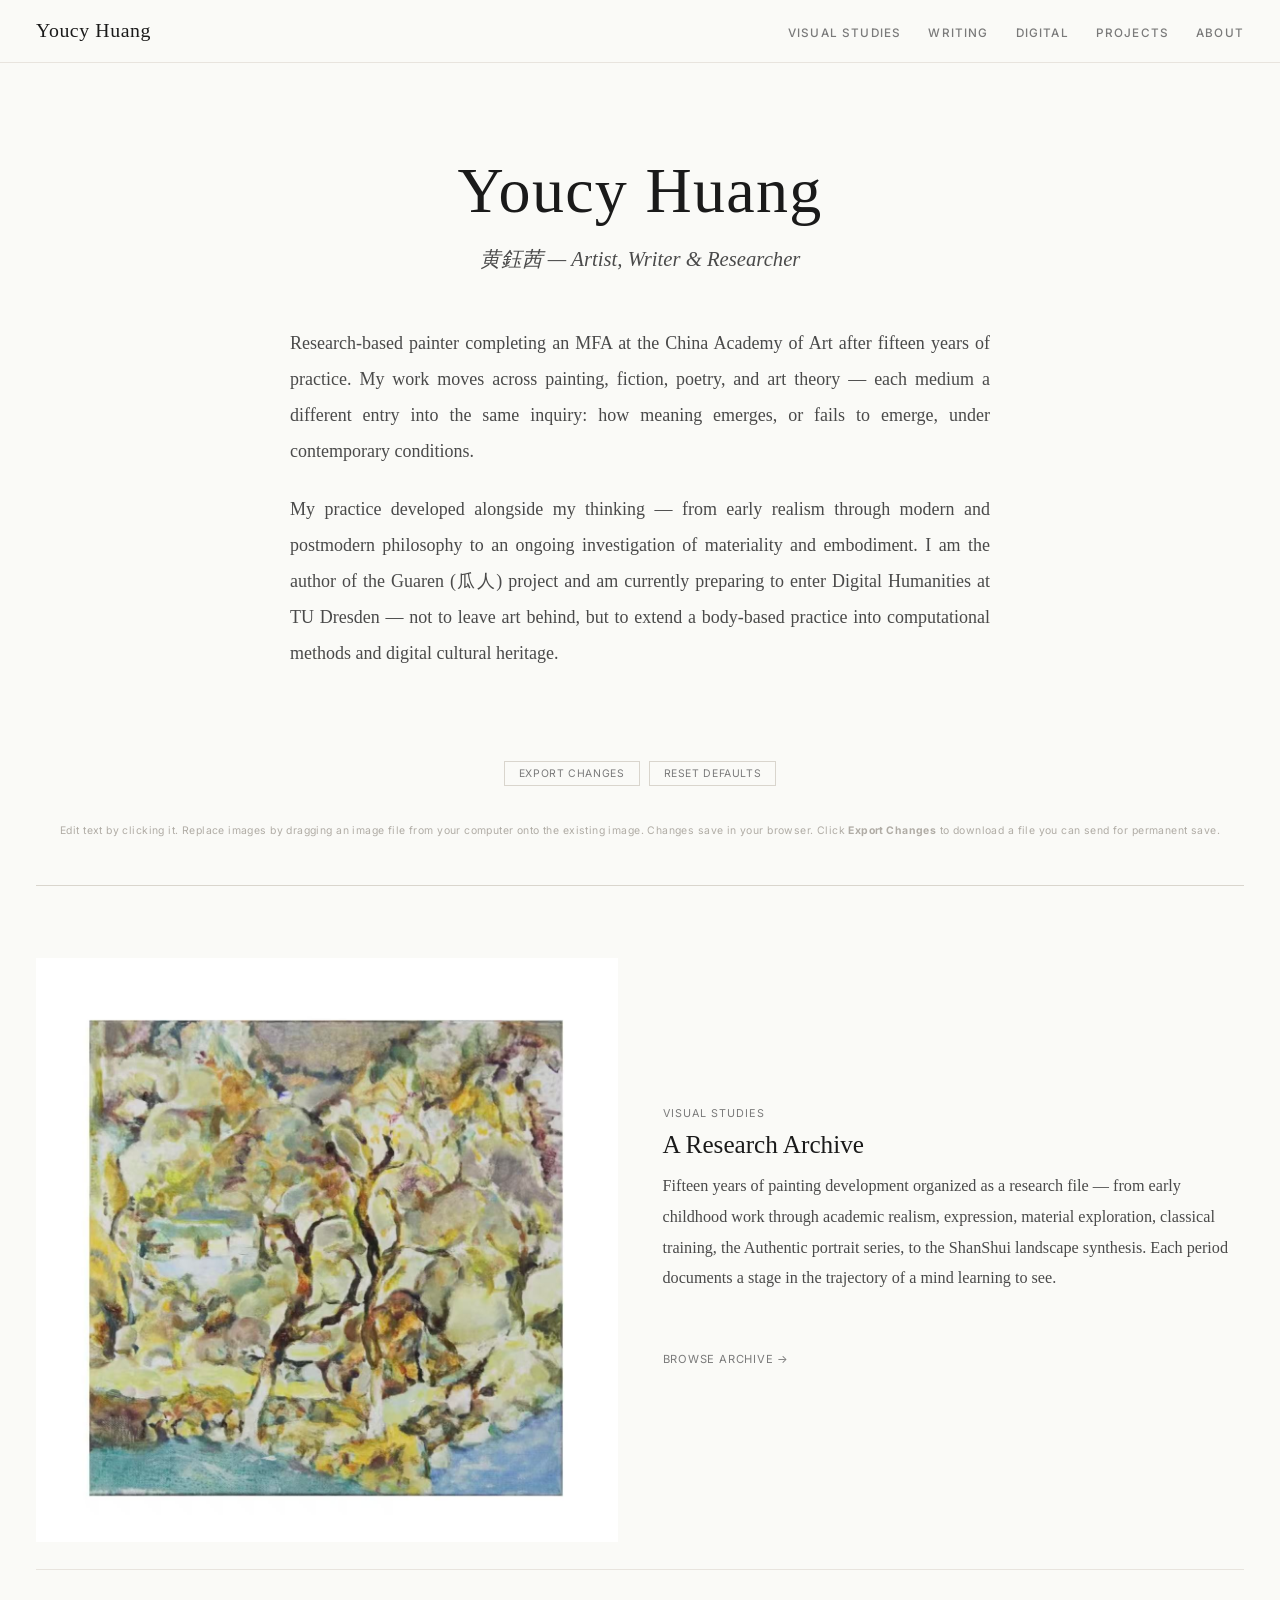
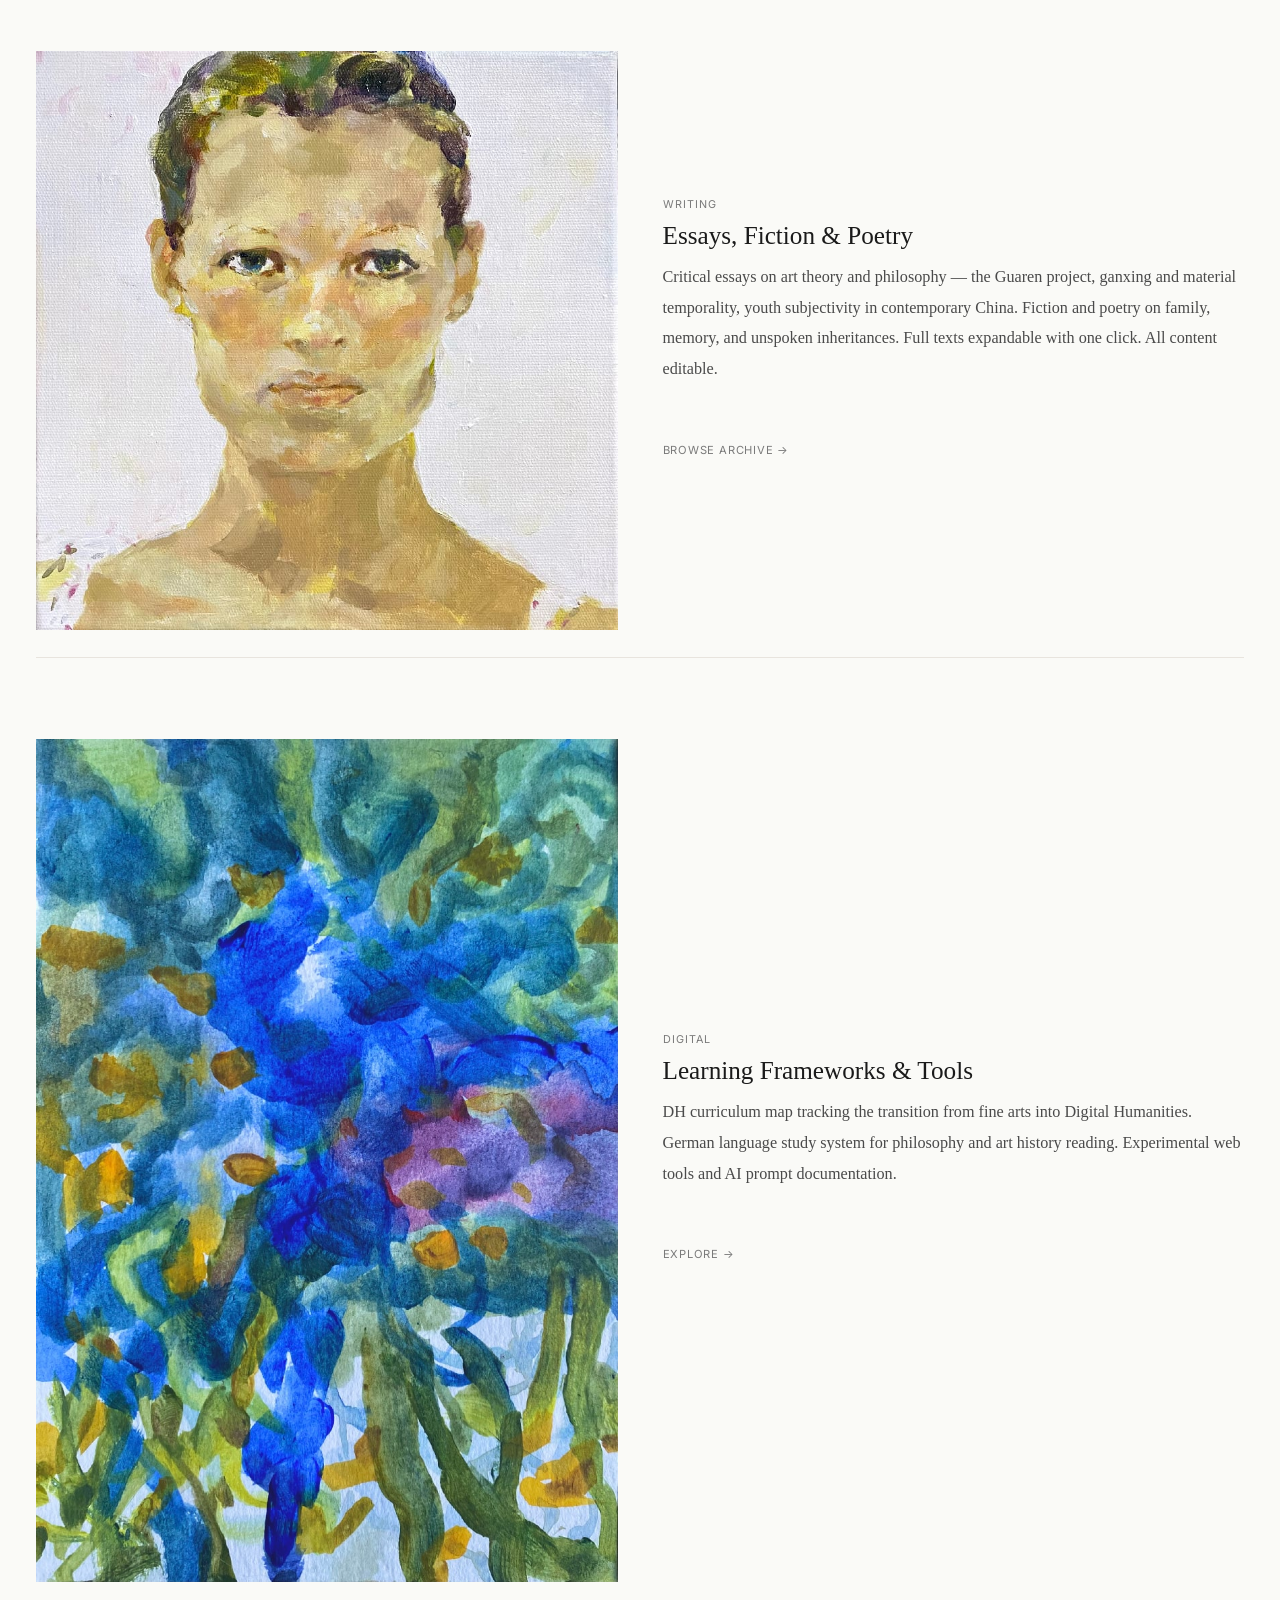
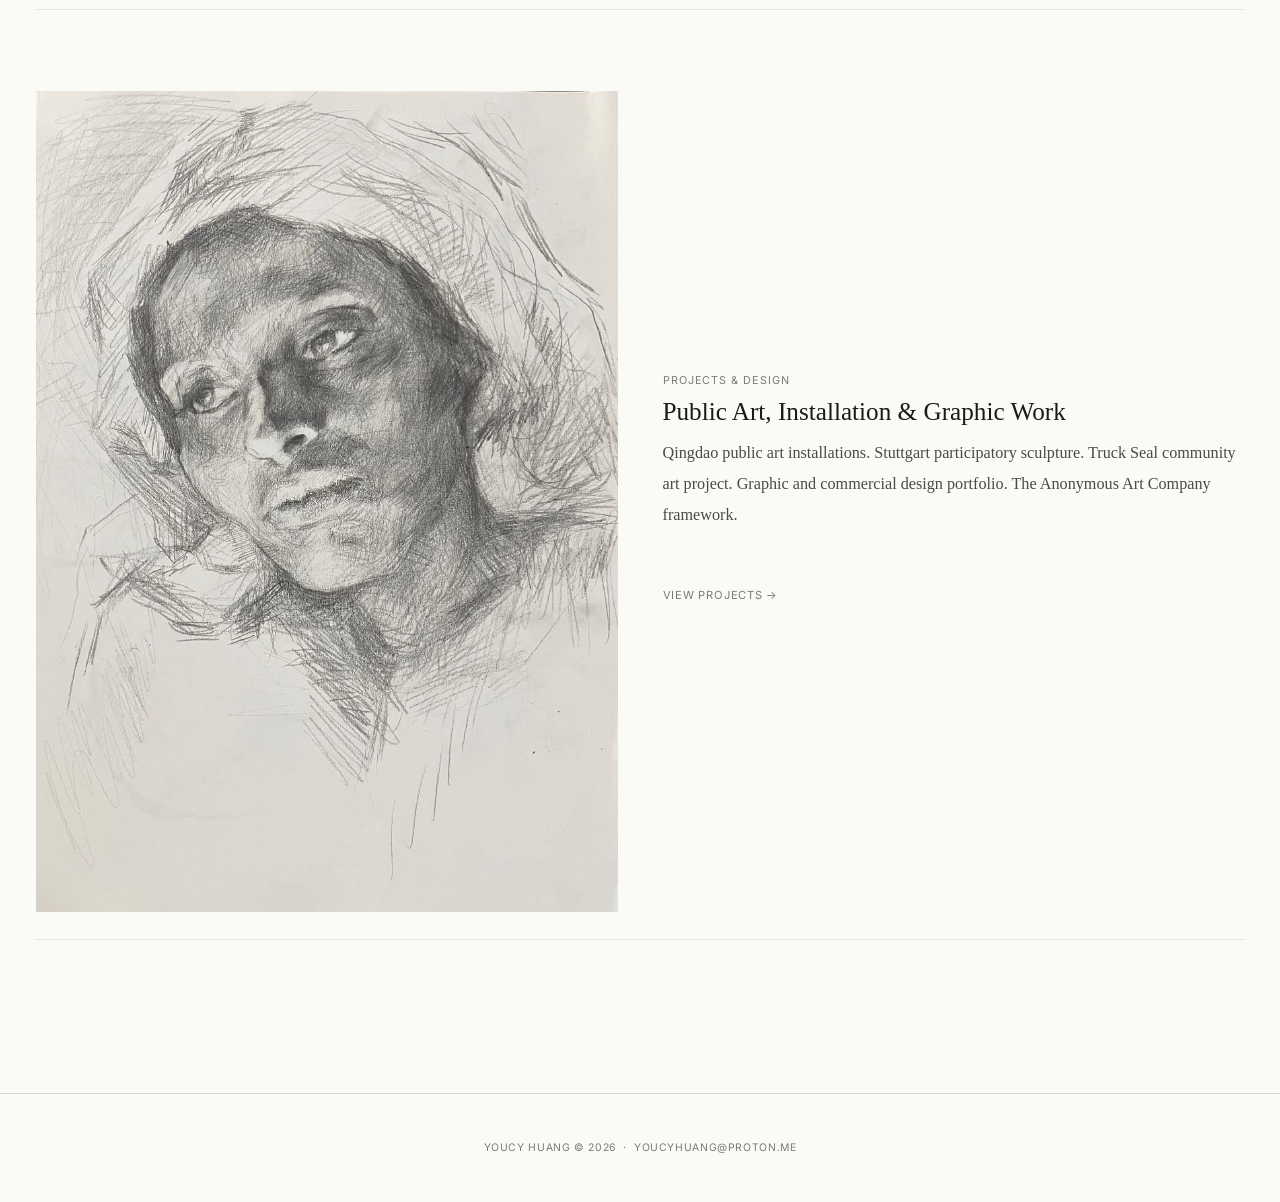
==== commit ec64599f: "v8: Redesigned homepage — justified text, editable, drag-to-replace images - Hero intro: centered ti" ====
--- a/index.html
+++ b/index.html
@@ -7,6 +7,32 @@
   <meta name="description" content="Youcy Huang (黄鈺茜) — artist, writer, and researcher. BFA & MFA, China Academy of Art.">
   <link rel="stylesheet" href="assets/css/style.css">
   <link rel="icon" type="image/svg+xml" href="data:image/svg+xml,<svg xmlns='http://www.w3.org/2000/svg' viewBox='0 0 100 100'><text y='.9em' font-size='90'>山</text></svg>">
+  <style>
+    .hp-hero{max-width:700px;margin:0 auto;text-align:justify}
+    .hp-hero h1{text-align:center;margin-bottom:.5rem}
+    .hp-hero .sub{text-align:center;margin-bottom:2.5rem}
+    .hp-hero p{font-size:1rem;line-height:2;color:var(--ink-light);margin-bottom:1.2rem;font-weight:450}
+    .hp-hero p[contenteditable]:focus{outline:1px dashed var(--rule);padding:3px 5px}
+
+    .hp-section{margin-bottom:3rem}
+    .hp-section-inner{display:grid;grid-template-columns:1fr 1fr;gap:2.5rem;align-items:center;padding:1.5rem 0;border-bottom:1px solid var(--rule-light)}
+    .hp-section-inner img{width:100%;height:auto;display:block;cursor:pointer;transition:opacity .2s;background:var(--paper);min-height:200px}
+    .hp-section-inner img:hover{opacity:.85}
+    .hp-section-inner img.drag-over{outline:3px dashed var(--ink);opacity:.6}
+    .hp-section-inner .hp-info h3{font-size:1.4rem;font-weight:500;margin-bottom:.6rem}
+    .hp-section-inner .hp-info p{font-size:.9rem;line-height:1.9;color:var(--ink-light)}
+    .hp-section-inner .hp-info p[contenteditable]:focus{outline:1px dashed var(--rule);padding:3px 5px}
+    .hp-section-inner .hp-info .hp-label{font-family:var(--sans);font-size:.6rem;letter-spacing:.1em;text-transform:uppercase;color:var(--muted);margin-bottom:.3rem}
+    .hp-section-inner .hp-info .hp-link{font-family:var(--sans);font-size:.62rem;letter-spacing:.07em;text-transform:uppercase;color:var(--muted);margin-top:.8rem;display:inline-block;border:none}
+    .hp-section-inner .hp-info .hp-link:hover{color:var(--ink)}
+
+    .hp-hint{font-family:var(--sans);font-size:.58rem;color:var(--faint);letter-spacing:.04em;text-align:center;margin-top:1rem}
+    .hp-toolbar{display:flex;justify-content:center;gap:.5rem;margin-bottom:2rem}
+    .hp-btn{font-family:var(--sans);font-size:.58rem;letter-spacing:.06em;text-transform:uppercase;color:var(--muted);background:none;border:1px solid var(--rule);padding:5px 14px;cursor:pointer;transition:all .2s}
+    .hp-btn:hover{color:var(--ink);border-color:var(--ink)}
+
+    @media(max-width:700px){.hp-section-inner{grid-template-columns:1fr;gap:1rem}}
+  </style>
 </head>
 <body>
 
@@ -24,67 +50,81 @@
 <main class="page">
   <div class="page-inner" style="padding-top:5rem;">
 
-    <section style="margin-bottom:5rem;">
-      <h1 style="font-size:clamp(3.5rem,8vw,7rem);font-weight:300;letter-spacing:.02em;line-height:1.05;margin-bottom:.5rem;">Youcy<br>Huang</h1>
-      <p style="font-size:1.2rem;color:var(--ink-light);font-style:italic;margin-bottom:2rem;">黄鈺茜 &mdash; Artist, Writer &amp; Researcher</p>
-      <div style="max-width:620px;">
-        <p style="font-size:.95rem;line-height:1.9;color:var(--ink-light);margin-bottom:1.2rem;">
-          Research-based painter completing an MFA at the China Academy of Art after fifteen years of practice. My work moves across painting, fiction, poetry, and art theory — each medium a different entry into the same inquiry: how meaning emerges, or fails to emerge, under contemporary conditions.
-        </p>
-        <p style="font-size:.95rem;line-height:1.9;color:var(--ink-light);">
-          My practice developed alongside my thinking — from early realism through modern and postmodern philosophy to an ongoing investigation of materiality and embodiment. I am the author of the <em>Guaren</em> (瓜人) project and am currently preparing to enter Digital Humanities at TU Dresden — not to leave art behind, but to extend a body-based practice into computational methods and digital cultural heritage.
-        </p>
+    <!-- HERO — centered + justified -->
+    <section class="hp-hero" style="margin-bottom:5rem;">
+      <h1>Youcy Huang</h1>
+      <p class="sub" style="font-size:1.15rem;color:var(--ink-light);font-style:italic;">黄鈺茜 — Artist, Writer &amp; Researcher</p>
+
+      <p contenteditable="true" data-hp="intro1">Research-based painter completing an MFA at the China Academy of Art after fifteen years of practice. My work moves across painting, fiction, poetry, and art theory — each medium a different entry into the same inquiry: how meaning emerges, or fails to emerge, under contemporary conditions.</p>
+
+      <p contenteditable="true" data-hp="intro2">My practice developed alongside my thinking — from early realism through modern and postmodern philosophy to an ongoing investigation of materiality and embodiment. I am the author of the Guaren (瓜人) project and am currently preparing to enter Digital Humanities at TU Dresden — not to leave art behind, but to extend a body-based practice into computational methods and digital cultural heritage.</p>
+    </section>
+
+    <!-- TOOLBAR -->
+    <div class="hp-toolbar">
+      <button class="hp-btn" onclick="Homepage.exportAll()">Export Changes</button>
+      <button class="hp-btn" onclick="Homepage.resetAll()">Reset Defaults</button>
+    </div>
+    <p class="hp-hint">Edit text by clicking it. Replace images by dragging an image file from your computer onto the existing image. Changes save in your browser. Click <strong>Export Changes</strong> to download a file you can send for permanent save.</p>
+
+    <div class="rule"></div>
+
+    <!-- VISUAL STUDIES -->
+    <section class="hp-section" data-hp="visual-studies">
+      <div class="hp-section-inner">
+        <img src="assets/images/artworks/3%20(4.).jpeg" alt="Visual Studies" data-hp-img="visual-studies" loading="lazy">
+        <div class="hp-info">
+          <p class="hp-label">Visual Studies</p>
+          <h3 contenteditable="true" data-hp="vs-title">A Research Archive</h3>
+          <p contenteditable="true" data-hp="vs-desc">Fifteen years of painting development organized as a research file — from early childhood work through academic realism, expression, material exploration, classical training, the Authentic portrait series, to the ShanShui landscape synthesis. Each period documents a stage in the trajectory of a mind learning to see.</p>
+          <a href="visual-studies.html" class="hp-link">Browse archive →</a>
+        </div>
       </div>
     </section>
 
-    <div class="rule"></div>
-    <section style="margin-bottom:3rem;">
-      <p class="sec-label" style="margin-bottom:1.5rem;">Enter the Catalogue</p>
+    <!-- WRITING -->
+    <section class="hp-section" data-hp="writing">
+      <div class="hp-section-inner">
+        <img src="assets/images/artworks/1%20(3).jpeg" alt="Writing" data-hp-img="writing" loading="lazy">
+        <div class="hp-info">
+          <p class="hp-label">Writing</p>
+          <h3 contenteditable="true" data-hp="writing-title">Essays, Fiction &amp; Poetry</h3>
+          <p contenteditable="true" data-hp="writing-desc">Critical essays on art theory and philosophy — the Guaren project, ganxing and material temporality, youth subjectivity in contemporary China. Fiction and poetry on family, memory, and unspoken inheritances. Full texts expandable with one click. All content editable.</p>
+          <a href="writing.html" class="hp-link">Browse archive →</a>
+        </div>
+      </div>
+    </section>
 
-      <a href="visual-studies.html" class="hp-link">
-        <img src="assets/images/artworks/3%20(4.).jpeg" alt="Visual Studies" loading="lazy">
-        <div>
-          <p class="sec-label" style="margin-bottom:.2rem;">Visual Studies</p>
-          <h3 style="font-size:1.4rem;font-weight:400;margin-bottom:.6rem;">A Research Archive</h3>
-          <p style="font-size:.85rem;color:var(--ink-light);line-height:1.8;">Fifteen years of painting development organized as a research file — from early childhood work through academic realism, expression, material exploration, classical training, the Authentic portrait series, to the ShanShui landscape synthesis. Each period documents a stage in the trajectory of a mind learning to see.</p>
-          <span style="font-family:var(--sans);font-size:.62rem;letter-spacing:.08em;text-transform:uppercase;color:var(--muted);">Browse archive →</span>
+    <!-- DIGITAL -->
+    <section class="hp-section" data-hp="digital">
+      <div class="hp-section-inner">
+        <img src="assets/images/artworks/6%20(1).jpeg" alt="Digital" data-hp-img="digital" loading="lazy">
+        <div class="hp-info">
+          <p class="hp-label">Digital</p>
+          <h3 contenteditable="true" data-hp="digital-title">Learning Frameworks &amp; Tools</h3>
+          <p contenteditable="true" data-hp="digital-desc">DH curriculum map tracking the transition from fine arts into Digital Humanities. German language study system for philosophy and art history reading. Experimental web tools and AI prompt documentation.</p>
+          <a href="digital.html" class="hp-link">Explore →</a>
         </div>
-      </a>
+      </div>
+    </section>
 
-      <a href="writing.html" class="hp-link">
-        <img src="assets/images/artworks/1%20(3).jpeg" alt="Writing archive" loading="lazy">
-        <div>
-          <p class="sec-label" style="margin-bottom:.2rem;">Writing</p>
-          <h3 style="font-size:1.4rem;font-weight:400;margin-bottom:.6rem;">Essays, Fiction &amp; Poetry</h3>
-          <p style="font-size:.85rem;color:var(--ink-light);line-height:1.8;">Critical essays on art theory and philosophy — the <em>Guaren</em> project, <em>ganxing</em> and material temporality, youth subjectivity in contemporary China. Fiction and poetry on family, memory, and unspoken inheritances. Full texts expandable with one click. All content editable.</p>
-          <span style="font-family:var(--sans);font-size:.62rem;letter-spacing:.08em;text-transform:uppercase;color:var(--muted);">Browse archive →</span>
+    <!-- PROJECTS -->
+    <section class="hp-section" data-hp="projects">
+      <div class="hp-section-inner">
+        <img src="assets/images/artworks/7%20(1).jpeg" alt="Projects" data-hp-img="projects" loading="lazy">
+        <div class="hp-info">
+          <p class="hp-label">Projects &amp; Design</p>
+          <h3 contenteditable="true" data-hp="projects-title">Public Art, Installation &amp; Graphic Work</h3>
+          <p contenteditable="true" data-hp="projects-desc">Qingdao public art installations. Stuttgart participatory sculpture. Truck Seal community art project. Graphic and commercial design portfolio. The Anonymous Art Company framework.</p>
+          <a href="projects.html" class="hp-link">View projects →</a>
         </div>
-      </a>
-
-      <a href="digital.html" class="hp-link">
-        <img src="assets/images/artworks/6%20(1).jpeg" alt="Digital projects" loading="lazy">
-        <div>
-          <p class="sec-label" style="margin-bottom:.2rem;">Digital</p>
-          <h3 style="font-size:1.4rem;font-weight:400;margin-bottom:.6rem;">Learning Frameworks &amp; Tools</h3>
-          <p style="font-size:.85rem;color:var(--ink-light);line-height:1.8;">DH curriculum map tracking the transition from fine arts into Digital Humanities. German language study system for philosophy and art history reading. Experimental web tools and AI prompt documentation.</p>
-          <span style="font-family:var(--sans);font-size:.62rem;letter-spacing:.08em;text-transform:uppercase;color:var(--muted);">Explore →</span>
-        </div>
-      </a>
-
-      <a href="projects.html" class="hp-link">
-        <img src="assets/images/artworks/7%20(1).jpeg" alt="Projects and design" loading="lazy">
-        <div>
-          <p class="sec-label" style="margin-bottom:.2rem;">Projects &amp; Design</p>
-          <h3 style="font-size:1.4rem;font-weight:400;margin-bottom:.6rem;">Public Art, Installation &amp; Graphic Work</h3>
-          <p style="font-size:.85rem;color:var(--ink-light);line-height:1.8;">Qingdao public art installations. Stuttgart participatory sculpture. Truck Seal community art project. Graphic and commercial design portfolio. The Anonymous Art Company framework.</p>
-          <span style="font-family:var(--sans);font-size:.62rem;letter-spacing:.08em;text-transform:uppercase;color:var(--muted);">View projects →</span>
-        </div>
-      </a>
+      </div>
     </section>
 
   </div>
 </main>
 
 <footer class="footer"><p>Youcy Huang &copy; 2026 &nbsp;·&nbsp; youcyhuang@proton.me</p></footer>
+<script src="assets/js/homepage.js"></script>
 </body>
 </html>
--- a/assets/css/style.css
+++ b/assets/css/style.css
@@ -16,16 +16,16 @@
   --nav-h:3.5rem;
   --thumb-size: 200px;
 }
-html{font-size:17px;scroll-behavior:smooth;-webkit-font-smoothing:antialiased}
-body{font-family:var(--serif);background:var(--cream);color:var(--ink);line-height:1.7}
+html{font-size:18px;scroll-behavior:smooth;-webkit-font-smoothing:antialiased}
+body{font-family:var(--serif);background:var(--cream);color:var(--ink);line-height:1.7;font-weight:400}
 
 /* Typography */
-h1,h2,h3,h4{font-family:var(--serif);font-weight:400;line-height:1.2}
-h1{font-size:clamp(2.5rem,5vw,4rem);font-weight:300;letter-spacing:.02em}
-h2{font-size:clamp(1.4rem,2.5vw,1.8rem)}
-h3{font-size:1rem;font-weight:500}
-h4{font-size:.75rem;font-weight:500;text-transform:uppercase;letter-spacing:.1em;color:var(--muted)}
-p{font-size:.9rem;color:var(--ink-light);margin-bottom:.8rem}
+h1,h2,h3,h4{font-family:var(--serif);font-weight:500;line-height:1.2}
+h1{font-size:clamp(2.5rem,5vw,4rem);font-weight:500;letter-spacing:.02em}
+h2{font-size:clamp(1.4rem,2.5vw,1.8rem);font-weight:500}
+h3{font-size:1.05rem;font-weight:600}
+h4{font-size:.78rem;font-weight:600;text-transform:uppercase;letter-spacing:.1em;color:var(--muted)}
+p{font-size:.95rem;color:var(--ink-light);margin-bottom:.8rem;font-weight:400}
 a{color:var(--ink);text-decoration:none;border-bottom:1px solid var(--rule);transition:border-color .2s}
 a:hover{border-bottom-color:var(--ink)}
 
